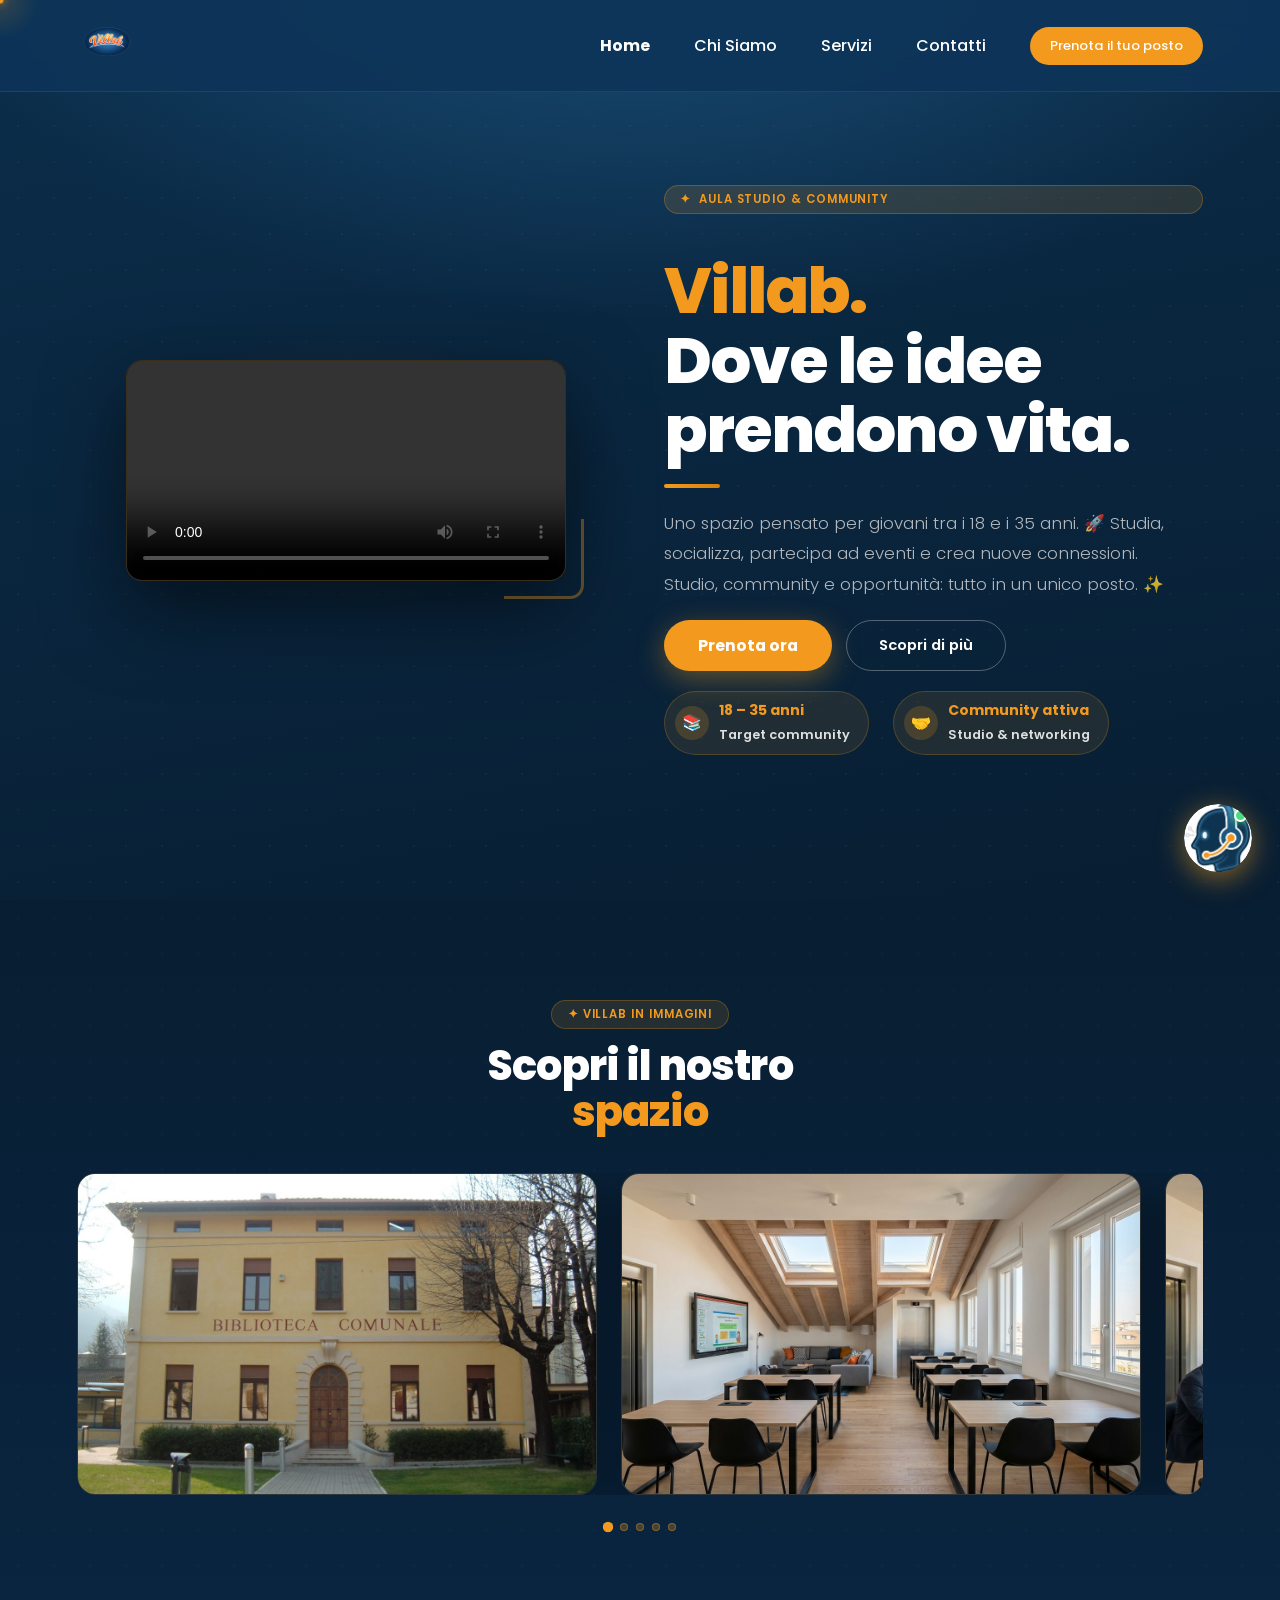
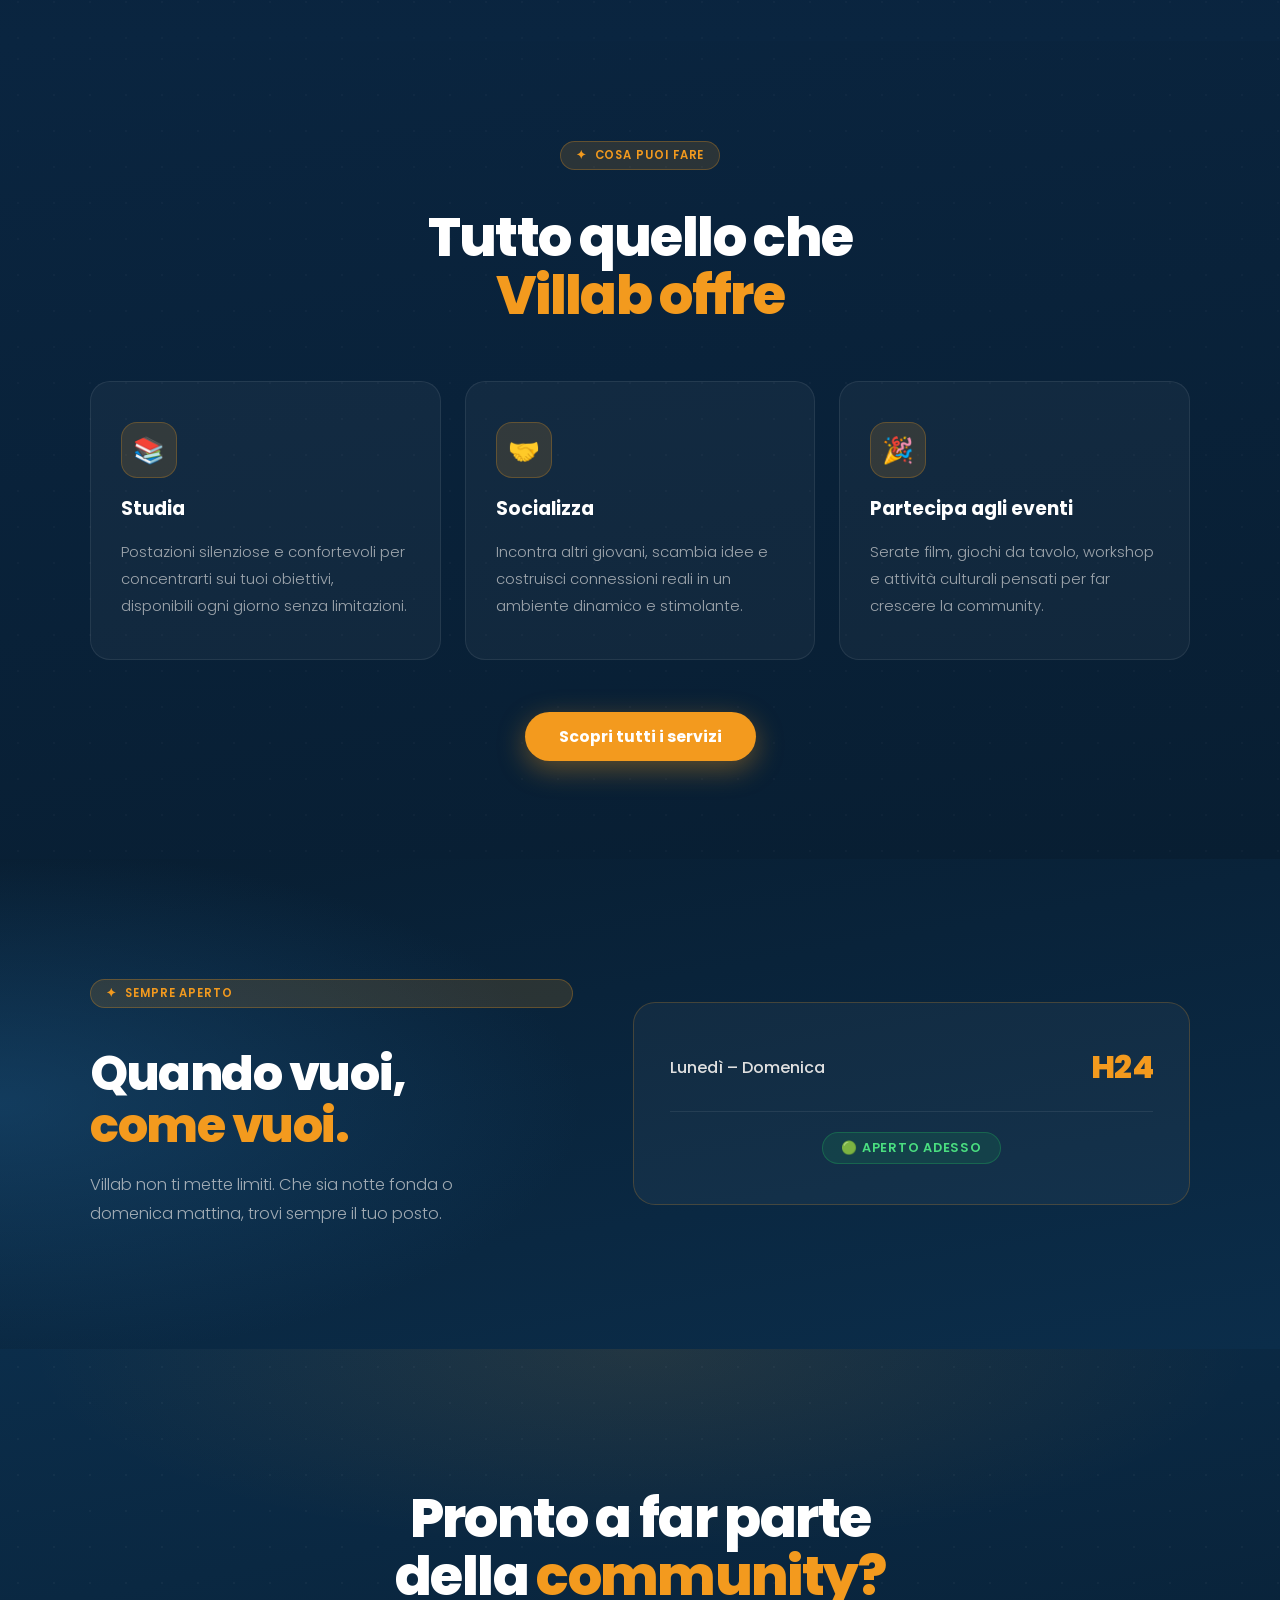
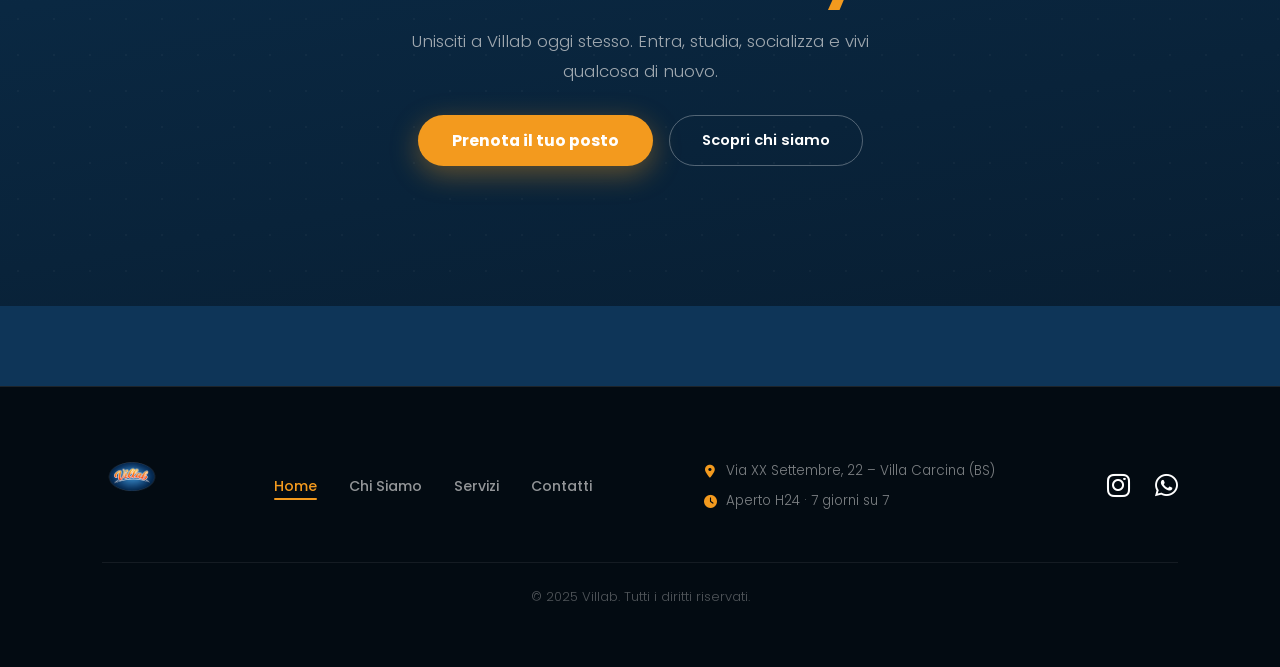
==== index.html @ 3098ec61 "Update index.html" ====
<!DOCTYPE html>
<html lang="it">
<head>
  <meta charset="UTF-8" />
  <meta name="viewport" content="width=device-width, initial-scale=1.0" />
  <title>Villab – Dove le idee prendono vita</title>
  <link rel="preconnect" href="https://fonts.googleapis.com" />
  <link rel="preconnect" href="https://fonts.gstatic.com" crossorigin />
  <link href="https://fonts.googleapis.com/css2?family=Poppins:wght@300;400;500;600;700;800&display=swap" rel="stylesheet" />
  <link rel="icon" type="image/png" href="images/logo.png" />
  <link rel="stylesheet" href="css/styleWeb.css">
  <link rel="stylesheet" href="https://cdnjs.cloudflare.com/ajax/libs/font-awesome/6.5.0/css/all.min.css" />
</head>

<body>
  <!-- Cursore personalizzato -->
  <div class="cursor-ring" id="cursorRing"></div>
  <div class="cursor-dot" id="cursorDot"></div>

  <!-- ========== NAVIGAZIONE ========== -->
  <nav>
    <a href="#">
      <img src="images/logo.png" alt="Villab Logo" class="nav-logo" />
    </a>

    <!-- Hamburger (mobile) -->
    <button class="hamburger" id="hamburger" aria-label="Apri menu">
      <span></span>
      <span></span>
      <span></span>
    </button>

    <!-- Menu desktop + mobile -->
    <div class="nav-menu" id="nav-menu">
      <a href="index.html" class="nav-active">Home</a>
      <a href="chiSiamoWeb.html">Chi Siamo</a>
      <a href="serviziWeb.html">Servizi</a>
      <a href="ContattiWeb.html">Contatti</a>
      <a href="ContattiWeb.html" class="nav-cta">Prenota il tuo posto</a>
    </div>
  </nav>

  <!-- ========== HERO SPLIT 50/50 ========== -->
  <section class="hero-split">
    <!-- Sfondo -->
    <div class="hero-split-bg"></div>
    <div class="hero-split-dots"></div>

    <!-- Colonna SINISTRA – Video Avatar -->
    <div class="hero-col-img">
      <div class="avatar-wrap">
        <video
          src="video/avatar-quasi-definitivo.mp4"
          autoplay
          loop
          playsinline
          controls
          aria-label="Video avatar Villab"
          style="max-height: 420px; width: 100%; object-fit: contain; border-radius: 16px;"
        ></video>
      </div>
    </div>

    <!-- Colonna DESTRA – Testo -->
    <div class="hero-col-text">

      <!-- Badge -->
      <span class="hero-badge">
        <span>✦</span> Aula Studio &amp; Community
      </span>

      <!-- Titolo -->
      <h1><em>Villab.</em><br>Dove le idee<br>prendono vita.</h1>

      <!-- Divider arancione -->
      <div class="divider"></div>

      <!-- Testo descrittivo -->
      <p class="hero-desc">
        Uno spazio pensato per giovani tra i 18 e i 35 anni. 🚀 Studia, socializza, partecipa ad eventi e crea nuove connessioni. Studio, community e opportunità: tutto in un unico posto. ✨
      </p>

      <!-- CTA Buttons -->
      <div class="hero-btns">
        <a href="ContattiWeb.html" class="btn-main">Prenota ora</a>
        <a href="chiSiamoWeb.html" class="btn-ghost">Scopri di più</a>
      </div>

      <!-- Pillole statistiche -->
      <div class="hero-stats">
        <div class="stat-pill">
          <div class="sp-icon">📚</div>
          <div>
            <strong>18 – 35 anni</strong>
            <span>Target community</span>
          </div>
        </div>
        <div class="stat-pill">
          <div class="sp-icon">🤝</div>
          <div>
            <strong>Community attiva</strong>
            <span>Studio &amp; networking</span>
          </div>
        </div>
      </div>

    </div><!-- /hero-col-text -->
  </section>

  <!-- ========== CAROSELLO IMMAGINI ========== -->
  <section class="carousel-section" id="carousel-section">
    <div class="carousel-label">
      <span>✦ Villab in immagini</span>
      <h2>Scopri il nostro<br><em>spazio</em></h2>
    </div>

    <div class="carousel-viewport" id="carouselViewport">
      <div class="carousel-track" id="carouselTrack">
        <!-- Le slide vengono duplicate via JS per lo scroll infinito -->
        <div class="carousel-slide"><img src="images/Home1.jpg" alt="Villab – spazio 1" /></div>
        <div class="carousel-slide"><img src="images/Home2.png" alt="Villab – spazio 2" /></div>
        <div class="carousel-slide"><img src="images/Home3.png" alt="Villab – spazio 3" /></div>
        <div class="carousel-slide"><img src="images/ChiSiamo2.png" alt="Villab – community" /></div>
        <div class="carousel-slide"><img src="images/ChiSiamo3.png" alt="Villab – accesso" /></div>
      </div>
    </div>

    <div class="carousel-dots" id="carouselDots"></div>
  </section>

  <!-- ========== SERVIZI PREVIEW ========== -->
  <section class="services-section" id="servizi">
    <div class="services-bg"></div>
    <div class="services-dots"></div>

    <div class="services-inner">

      <div class="services-header reveal">
        <span class="hero-badge"><span>✦</span> Cosa puoi fare</span>
        <h2>Tutto quello che<br><em>Villab offre</em></h2>
      </div>

      <div class="services-grid">

        <div class="service-card reveal">
          <div class="sc-icon">📚</div>
          <h3>Studia</h3>
          <p>Postazioni silenziose e confortevoli per concentrarti sui tuoi obiettivi, disponibili ogni giorno senza limitazioni.</p>
        </div>

        <div class="service-card reveal">
          <div class="sc-icon">🤝</div>
          <h3>Socializza</h3>
          <p>Incontra altri giovani, scambia idee e costruisci connessioni reali in un ambiente dinamico e stimolante.</p>
        </div>

        <div class="service-card reveal">
          <div class="sc-icon">🎉</div>
          <h3>Partecipa agli eventi</h3>
          <p>Serate film, giochi da tavolo, workshop e attività culturali pensati per far crescere la community.</p>
        </div>

      </div>

      <div class="services-cta reveal">
        <a href="serviziWeb.html" class="btn-main">Scopri tutti i servizi</a>
      </div>

    </div>
  </section>

  <!-- ========== ORARI ========== -->
  <section class="orari-section" id="orari">
    <div class="orari-bg"></div>
    <div class="orari-inner">

      <div class="orari-text reveal">
        <span class="hero-badge"><span>✦</span> Sempre aperto</span>
        <h2>Quando vuoi,<br><em>come vuoi.</em></h2>
        <p>Villab non ti mette limiti. Che sia notte fonda o domenica mattina, trovi sempre il tuo posto.</p>
      </div>

      <div class="orari-card reveal">
        <div class="orari-row">
          <span class="orari-day">Lunedì – Domenica</span>
          <span class="orari-time">H24</span>
        </div>
        <div class="orari-divider"></div>
        <div class="orari-badge-wrap">
          <span class="orari-open-badge">🟢 Aperto adesso</span>
        </div>
      </div>

    </div>
  </section>

  <!-- ========== CTA CENTRALE ========== -->
  <section class="cta-section">
    <div class="cta-bg"></div>
    <div class="cta-dots"></div>
    <div class="cta-inner reveal">
      <h2>Pronto a far parte<br>della <em>community?</em></h2>
      <p>Unisciti a Villab oggi stesso. Entra, studia, socializza e vivi qualcosa di nuovo.</p>
      <div class="cta-btns">
        <a href="ContattiWeb.html" class="btn-main">Prenota il tuo posto</a>
        <a href="chiSiamoWeb.html" class="btn-ghost">Scopri chi siamo</a>
      </div>
    </div>
  </section>

  <!-- ========== FOOTER ========== -->
  <footer>
    <div class="footer-container">
      <a href="index.html">
        <img src="images/logo.png" alt="Villab Logo" class="footer-logo" />
      </a>

      <div class="footer-nav">
        <a href="index.html" class="footer-nav-active">Home</a>
        <a href="chiSiamoWeb.html">Chi Siamo</a>
        <a href="ServiziWeb.html">Servizi</a>
        <a href="ContattiWeb.html">Contatti</a>
      </div>

      <div class="footer-info">
        <div class="footer-info-item">
          <i class="fas fa-map-marker-alt"></i>
          <span>Via XX Settembre, 22 – Villa Carcina (BS)</span>
        </div>
        <div class="footer-info-item">
          <i class="fas fa-clock"></i>
          <span>Aperto H24 · 7 giorni su 7</span>
        </div>
      </div>

      <div class="footer-icons">
        <a href="https://www.instagram.com/villab_villacarcina?utm_source=ig_web_button_share_sheet&igsh=ZDNlZDc0MzIxNw==" target="_blank" rel="noopener" aria-label="Seguici su Instagram">
          <i class="fab fa-instagram"></i>
        </a>
        <a href="https://wa.me/393206966688" target="_blank" rel="noopener" aria-label="Scrivici su WhatsApp">
          <i class="fab fa-whatsapp"></i>
        </a>
      </div>
    </div>

    <div class="footer-bottom">
      <p>© 2025 Villab. Tutti i diritti riservati.</p>
    </div>
  </footer>

  <!-- ========== SCRIPTS ========== -->
  <script>
    /* ---- Hamburger ---- */
    const hamburger = document.getElementById('hamburger');
    const navMenu   = document.getElementById('nav-menu');

    hamburger.addEventListener('click', () => {
      hamburger.classList.toggle('open');
      navMenu.classList.toggle('open');
    });

    navMenu.querySelectorAll('a').forEach(link => {
      link.addEventListener('click', () => {
        hamburger.classList.remove('open');
        navMenu.classList.remove('open');
      });
    });

    /* ---- Carosello automatico (scroll infinito) ---- */
    (function () {
      const track     = document.getElementById('carouselTrack');
      const viewport  = document.getElementById('carouselViewport');
      const dotsWrap  = document.getElementById('carouselDots');

      const origSlides = Array.from(track.children);
      const total      = origSlides.length;
      const GAP        = 24; // px, deve corrispondere al gap CSS

      /* Crea i dot originali */
      origSlides.forEach((_, i) => {
        const d = document.createElement('button');
        d.className = 'carousel-dot' + (i === 0 ? ' active' : '');
        d.setAttribute('aria-label', 'Vai alla slide ' + (i + 1));
        d.addEventListener('click', () => goTo(i));
        dotsWrap.appendChild(d);
      });

      /* Duplica le slide (clone) per loop infinito */
      origSlides.forEach(s => {
        const clone = s.cloneNode(true);
        clone.setAttribute('aria-hidden', 'true');
        track.appendChild(clone);
      });

      let slideW      = 0;
      let currentIdx  = 0;
      let offset      = 0;
      let autoTimer   = null;
      let isTransitioning = false;

      function measureSlide() {
        slideW = origSlides[0].offsetWidth + GAP;
      }

      function updateDots(idx) {
        dotsWrap.querySelectorAll('.carousel-dot').forEach((d, i) => {
          d.classList.toggle('active', i === idx % total);
        });
      }

      function goTo(idx, animate = true) {
        if (isTransitioning) return;
        currentIdx = idx;
        offset     = currentIdx * slideW;

        if (animate) {
          isTransitioning = true;
          track.style.transition = 'transform .55s cubic-bezier(.4,0,.2,1)';
        } else {
          track.style.transition = 'none';
        }

        track.style.transform = `translateX(-${offset}px)`;
        updateDots(currentIdx);
      }

      track.addEventListener('transitionend', () => {
        isTransitioning = false;
        /* Se siamo oltre le slide originali → torna all'inizio senza animazione */
        if (currentIdx >= total) {
          currentIdx = currentIdx % total;
          goTo(currentIdx, false);
        }
      });

      function next() {
        goTo(currentIdx + 1);
      }

      function startAuto() {
        clearInterval(autoTimer);
        autoTimer = setInterval(next, 3200);
      }

      /* Pausa al hover */
      viewport.addEventListener('mouseenter', () => clearInterval(autoTimer));
      viewport.addEventListener('mouseleave', startAuto);

      /* Touch swipe */
      let touchStartX = 0;
      viewport.addEventListener('touchstart', e => { touchStartX = e.touches[0].clientX; }, { passive: true });
      viewport.addEventListener('touchend',   e => {
        const dx = e.changedTouches[0].clientX - touchStartX;
        if (Math.abs(dx) > 40) dx < 0 ? next() : goTo(Math.max(0, currentIdx - 1));
        startAuto();
      });

      /* Init */
      function init() {
        measureSlide();
        goTo(0, false);
        startAuto();
      }

      window.addEventListener('resize', () => { measureSlide(); goTo(currentIdx, false); });
      window.addEventListener('load', init);
    })();
    /* ---- Scroll Reveal ---- */
    (function () {
      const revealEls = document.querySelectorAll('.reveal');
      const observer  = new IntersectionObserver((entries) => {
        entries.forEach(e => {
          if (e.isIntersecting) {
            e.target.classList.add('revealed');
            observer.unobserve(e.target);
          }
        });
      }, { threshold: 0.12 });
      revealEls.forEach(el => observer.observe(el));
    })();
  </script>

  <!-- ========== CHATBOT FLOTTANTE – DECISION TREE ========== -->
  <style>
    /* --- FAB con immagine --- */
    #chat-fab {
      position: fixed;
      bottom: 28px;
      right: 28px;
      width: 68px;
      height: 68px;
      border-radius: 50%;
      background: transparent;
      border: none;
      cursor: pointer;
      display: flex;
      align-items: center;
      justify-content: center;
      box-shadow: 0 6px 28px rgba(243,154,30,0.55);
      z-index: 9999;
      transition: transform 0.22s cubic-bezier(.34,1.56,.64,1), box-shadow 0.2s;
      padding: 0;
      overflow: hidden;
    }
    #chat-fab:hover {
      transform: scale(1.1);
      box-shadow: 0 10px 36px rgba(243,154,30,0.72);
    }
    #chat-fab img.fab-img {
      width: 100%; height: 100%;
      object-fit: cover;
      border-radius: 50%;
      display: block;
      transition: opacity .2s;
    }
    #chat-fab .icon-close {
      display: none;
      position: absolute;
      inset: 0;
      align-items: center;
      justify-content: center;
      background: rgba(11,45,74,0.88);
      border-radius: 50%;
    }
    #chat-fab .icon-close svg { width:24px; height:24px; stroke:#fff; stroke-width:2.5; fill:none; }
    #chat-fab.open img.fab-img { opacity: 0.15; }
    #chat-fab.open .icon-close { display: flex; }

    /* Pallino notifica */
    #chat-fab::after {
      content: '';
      position: absolute;
      top: 5px; right: 5px;
      width: 13px; height: 13px;
      border-radius: 50%;
      background: #4ade80;
      border: 2.5px solid #fff;
      box-shadow: 0 0 8px #4ade80;
      animation: pulse-fab 2s infinite;
      z-index: 1;
    }
    #chat-fab.open::after { display: none; }
    @keyframes pulse-fab { 0%,100%{opacity:1} 50%{opacity:.35} }

    /* --- Popup finestra chat --- */
    #chat-popup {
      position: fixed;
      bottom: 112px;
      right: 28px;
      width: 370px;
      max-height: 620px;
      border-radius: 22px;
      overflow: hidden;
      box-shadow: 0 24px 64px rgba(0,0,0,0.6);
      z-index: 9998;
      display: none;
      flex-direction: column;
      background: #0b2d4a;
      border: 1px solid rgba(243,154,30,0.28);
      font-family: 'Poppins', sans-serif;
    }
    #chat-popup.visible {
      display: flex;
      animation: popIn .3s cubic-bezier(.34,1.56,.64,1) forwards;
    }
    @keyframes popIn {
      from { opacity:0; transform: scale(.88) translateY(22px); }
      to   { opacity:1; transform: scale(1) translateY(0); }
    }

    /* Header */
    .cp-header {
      display: flex;
      align-items: center;
      gap: 11px;
      padding: 13px 16px;
      background: rgba(10,40,68,0.97);
      border-bottom: 1px solid rgba(243,154,30,0.28);
    }
    .cp-avatar {
      width: 38px; height: 38px;
      border-radius: 50%;
      overflow: hidden;
      flex-shrink: 0;
      box-shadow: 0 0 14px rgba(243,154,30,0.45);
      border: 2px solid rgba(243,154,30,0.4);
    }
    .cp-avatar img { width:100%; height:100%; object-fit:cover; display:block; }
    .cp-info { flex: 1; }
    .cp-info .cp-name { font-weight:700; font-size:.88rem; color:#fff; }
    .cp-info .cp-status {
      display:flex; align-items:center; gap:5px;
      font-size:.7rem; color:#4ade80; margin-top:1px;
    }
    .cp-info .cp-status::before {
      content:''; width:6px; height:6px; border-radius:50%;
      background:#4ade80; box-shadow:0 0 6px #4ade80;
      animation: pulse-status 2s infinite;
    }
    @keyframes pulse-status { 0%,100%{opacity:1} 50%{opacity:.35} }
    .cp-reset-btn {
      background: rgba(243,154,30,0.12);
      border: 1px solid rgba(243,154,30,0.28);
      border-radius: 50px;
      color: #f39a1e;
      font-family: 'Poppins', sans-serif;
      font-size: .68rem;
      font-weight: 600;
      padding: 5px 11px;
      cursor: pointer;
      transition: background .18s;
      white-space: nowrap;
    }
    .cp-reset-btn:hover { background: rgba(243,154,30,0.24); }

    /* Messaggi */
    .cp-messages {
      padding: 14px 14px 8px;
      height: 260px;
      overflow-y: auto;
      display: flex;
      flex-direction: column;
      gap: 10px;
      scrollbar-width: thin;
      scrollbar-color: #f39a1e transparent;
    }
    .cp-messages::-webkit-scrollbar { width: 4px; }
    .cp-messages::-webkit-scrollbar-thumb { background: #f39a1e; border-radius: 4px; }

    .cp-msg {
      display: flex;
      gap: 7px;
      max-width: 86%;
      animation: fadeUp .28s ease forwards;
      opacity: 0;
    }
    .cp-msg.bot  { align-self: flex-start; }
    .cp-msg.user { align-self: flex-end; flex-direction: row-reverse; }
    @keyframes fadeUp { from{opacity:0;transform:translateY(8px)}to{opacity:1;transform:translateY(0)} }

    .cp-msg-avatar {
      width: 26px; height: 26px;
      border-radius: 50%; overflow: hidden; flex-shrink: 0;
      margin-top: 4px;
      border: 1.5px solid rgba(243,154,30,0.35);
    }
    .cp-msg-avatar img { width:100%; height:100%; object-fit:cover; display:block; }
    .cp-msg.user .cp-msg-avatar {
      background: rgba(30,90,137,0.55);
      display:flex; align-items:center; justify-content:center;
      font-size:.75rem; border-color: rgba(255,255,255,0.15);
    }

    .cp-msg-body { display:flex; flex-direction:column; }
    .cp-bubble {
      padding: 9px 13px;
      border-radius: 16px;
      font-size: 0.8rem;
      line-height: 1.58;
      word-break: break-word;
    }
    .cp-msg.bot  .cp-bubble {
      background: rgba(30,90,137,0.32);
      border: 1px solid rgba(243,154,30,0.18);
      border-top-left-radius: 4px;
      color: #dde6ee;
    }
    .cp-msg.bot  .cp-bubble strong { color: #f39a1e; }
    .cp-msg.user .cp-bubble {
      background: linear-gradient(135deg,#f39a1e,#c97a10);
      border-top-right-radius: 4px;
      color: #0b2d4a;
      font-weight: 600;
    }
    .cp-meta { font-size:.62rem; color:rgba(200,220,240,.38); margin-top:3px; padding:0 2px; }
    .cp-msg.user .cp-meta { text-align:right; }

    /* Typing */
    .cp-typing-wrap { display:flex; gap:7px; align-self:flex-start; animation: fadeUp .28s ease forwards; opacity:0; }
    .cp-typing-bubble {
      background: rgba(30,90,137,0.32);
      border: 1px solid rgba(243,154,30,0.18);
      border-radius:16px; border-top-left-radius:4px;
      padding:11px 14px; display:flex; gap:5px; align-items:center;
    }
    .cp-dot { width:7px;height:7px;border-radius:50%;background:#f39a1e;animation:bncDot 1.2s infinite; }
    .cp-dot:nth-child(2){animation-delay:.18s}.cp-dot:nth-child(3){animation-delay:.36s}
    @keyframes bncDot{0%,60%,100%{transform:translateY(0)}30%{transform:translateY(-7px)}}

    /* Pulsanti opzioni */
    .cp-options {
      padding: 8px 12px 14px;
      background: rgba(10,40,68,0.35);
      border-top: 1px solid rgba(243,154,30,0.1);
      display: flex;
      flex-direction: column;
      gap: 7px;
    }
    .cp-opt-label {
      font-size:.6rem; text-transform:uppercase; letter-spacing:.1em;
      color:rgba(200,220,240,.38); margin-bottom:1px;
    }
    .cp-opt-btn {
      background: rgba(30,90,137,0.28);
      border: 1px solid rgba(243,154,30,0.2);
      border-radius: 11px;
      padding: 9px 13px;
      font-family: 'Poppins', sans-serif;
      font-size: .78rem;
      font-weight: 500;
      color: #cde0f0;
      text-align: left;
      cursor: pointer;
      transition: background .18s, border-color .18s, transform .12s;
      display:flex; align-items:center; gap:7px;
      animation: optSlide .22s ease both;
    }
    .cp-opt-btn:hover { background:rgba(243,154,30,.18); border-color:#f39a1e; transform:translateX(3px); }
    .cp-opt-btn:nth-child(2){animation-delay:.05s}
    .cp-opt-btn:nth-child(3){animation-delay:.1s}
    @keyframes optSlide{from{opacity:0;transform:translateX(-7px)}to{opacity:1;transform:translateX(0)}}

    /* Responsive */
    @media(max-width:480px){
      #chat-popup { width:calc(100vw - 22px); right:11px; bottom:96px; }
      #chat-fab   { bottom:16px; right:14px; width:60px; height:60px; }
      .cp-messages { height:210px; }
    }
  </style>

  <!-- FAB Button -->
  <button id="chat-fab" aria-label="Apri chatbot Villab">
    <img class="fab-img" src="images/IconaChatbot.png" alt="Chatbot Villab" />
    <span class="icon-close">
      <svg viewBox="0 0 24 24"><path d="M18 6L6 18M6 6l12 12" stroke-linecap="round"/></svg>
    </span>
  </button>

  <!-- Popup Chat -->
  <div id="chat-popup" role="dialog" aria-label="Chatbot Villab">

    <div class="cp-header">
      <div class="cp-avatar">
        <img src="images/IconaChatbot.png" alt="Villab Bot" />
      </div>
      <div class="cp-info">
        <div class="cp-name">Assistente Villab</div>
        <div class="cp-status">Online ora</div>
      </div>
      <button class="cp-reset-btn" id="cpReset">🔙 Ricomincia</button>
    </div>

    <div class="cp-messages" id="cpMessages"></div>

    <div class="cp-options" id="cpOptions">
      <div class="cp-opt-label">Scegli un'opzione</div>
    </div>

  </div>

  <script>
  (function(){
    /* ── DECISION TREE ── */
    const tree = {
      home: {
        bot: "👋 Ciao! Sono l'assistente di <strong>Villab</strong>.\nCosa vuoi sapere?",
        opts: [
          { label:"🏛️ Cos'è Villab",       next:"cosèvillab"   },
          { label:"ℹ️ Info pratiche",        next:"infopratiche" },
          { label:"🎯 Servizi e attività",   next:"servizi"      }
        ]
      },
      cosèvillab: {
        bot: "🏛️ <strong>Villab</strong> è un'aula studio e centro giovani per ragazzi tra <strong>18 e 35 anni</strong>: uno spazio dove studiare, lavorare e stare insieme. Vuoi approfondire?",
        opts: [
          { label:"🕐 Orari di apertura",   next:"orari"      },
          { label:"💡 Servizi disponibili", next:"servdetail"  },
          { label:"🎉 Attività e socialità",next:"socialita"   }
        ]
      },
      infopratiche: {
        bot: "ℹ️ Che tipo di informazione ti serve?",
        opts: [
          { label:"🕐 Orari di apertura",   next:"orari"   },
          { label:"🔑 Come accedere",       next:"accesso" },
          { label:"💸 Costi",               next:"costi"   }
        ]
      },
      servizi: {
        bot: "🎯 Cosa ti interessa sapere?",
        opts: [
          { label:"💡 Servizi (Wi-Fi, prese…)", next:"servdetail"   },
          { label:"📋 Sale riunioni",            next:"saleriunioni" },
          { label:"🎉 Eventi e socialità",       next:"socialita"    }
        ]
      },
      orari: {
        bot: "🕐 Villab è aperto <strong>tutti i giorni</strong> dalle <strong>7:00 alle 24:00</strong>. Sempre a disposizione! 🌙",
        opts: [
          { label:"🔑 Come accedere",  next:"accesso" },
          { label:"📍 Dove siamo",     next:"dove"    },
          { label:"🔙 Torna al menu",  next:"home"    }
        ]
      },
      accesso: {
        bot: "🔑 Puoi accedere con il tuo <strong>badge digitale</strong> (richiedi online), tramite la <strong>scala esterna</strong> o l'<strong>ascensore</strong>. 🚪",
        opts: [
          { label:"💸 Costi",           next:"costi"        },
          { label:"📅 Prenotazione",    next:"prenotazione" },
          { label:"🔙 Torna al menu",   next:"home"         }
        ]
      },
      costi: {
        bot: "💸 L'accesso è <strong>gratuito</strong> o <strong>agevolato</strong> per chi è tesserato. Studiare non ha prezzo! 🎓",
        opts: [
          { label:"📅 Prenotazione",    next:"prenotazione" },
          { label:"💡 Servizi",         next:"servdetail"   },
          { label:"🔙 Torna al menu",   next:"home"         }
        ]
      },
      servdetail: {
        bot: "💡 Villab offre:<br>• <strong>Wi-Fi</strong> veloce<br>• <strong>Prese elettriche</strong> ovunque<br>• <strong>Sale riunioni</strong><br>• <strong>Bacheca</strong> annunci e iniziative ⚡",
        opts: [
          { label:"📋 Sale riunioni",   next:"saleriunioni" },
          { label:"📅 Prenotazione",    next:"prenotazione" },
          { label:"🔙 Torna al menu",   next:"home"         }
        ]
      },
      saleriunioni: {
        bot: "📋 Le <strong>sale riunioni</strong> sono prenotabili su richiesta, perfette per team, gruppi studio e meeting. 🤝",
        opts: [
          { label:"📅 Come prenotare",  next:"prenotazione" },
          { label:"💬 Contatti",        next:"contatti"     },
          { label:"🔙 Torna al menu",   next:"home"         }
        ]
      },
      socialita: {
        bot: "🎉 A Villab organizziamo <strong>serate</strong>, <strong>giochi</strong> e <strong>workshop</strong> per conoscere nuove persone. 🎲",
        opts: [
          { label:"💬 Contatti",        next:"contatti" },
          { label:"📍 Dove siamo",      next:"dove"     },
          { label:"🔙 Torna al menu",   next:"home"     }
        ]
      },
      prenotazione: {
        bot: "📅 I posti sono solitamente liberi, ma puoi fare una <strong>prenotazione online</strong> per essere sicuro del tuo spazio. 🖥️",
        opts: [
          { label:"💬 Contatti",        next:"contatti" },
          { label:"📍 Dove siamo",      next:"dove"     },
          { label:"🔙 Torna al menu",   next:"home"     }
        ]
      },
      dove: {
        bot: "📍 Ci trovi nella <strong>mansarda della Biblioteca</strong> di <strong>Villa Carcina</strong> – Via XX Settembre, 22 (BS). 🗺️",
        opts: [
          { label:"💬 Contatti",        next:"contatti" },
          { label:"🕐 Orari",           next:"orari"    },
          { label:"🔙 Torna al menu",   next:"home"     }
        ]
      },
      contatti: {
        bot: "💬 Puoi contattarci qui:<br>📱 <strong>WhatsApp</strong>: <a href='https://wa.me/393206966688' style='color:#f39a1e'>+39 320 696 6688</a><br>📸 <strong>Instagram</strong>: <a href='https://instagram.com/villab_villacarcina' target='_blank' style='color:#f39a1e'>@villab_villacarcina</a>",
        opts: [
          { label:"📍 Dove siamo",      next:"dove"  },
          { label:"🕐 Orari",           next:"orari" },
          { label:"🔙 Torna al menu",   next:"home"  }
        ]
      }
    };

    const fab     = document.getElementById('chat-fab');
    const popup   = document.getElementById('chat-popup');
    const messEl  = document.getElementById('cpMessages');
    const optsEl  = document.getElementById('cpOptions');
    const resetBtn= document.getElementById('cpReset');
    let opened    = false;

    function getTime(){
      return new Date().toLocaleTimeString('it-IT',{hour:'2-digit',minute:'2-digit'});
    }

    function addMsg(html, role){
      const wrap = document.createElement('div');
      wrap.className = `cp-msg ${role}`;

      const av = document.createElement('div');
      av.className = 'cp-msg-avatar';
      if(role === 'bot'){
        av.innerHTML = '<img src="images/IconaChatbot.png" alt="bot">';
      } else {
        av.textContent = '👤';
      }

      const body = document.createElement('div');
      body.className = 'cp-msg-body';
      body.innerHTML = `<div class="cp-bubble">${html.replace(/\n/g,'<br>')}</div><div class="cp-meta">${role==='bot'?'Villab · ':''}${getTime()}</div>`;

      wrap.appendChild(av);
      wrap.appendChild(body);
      messEl.appendChild(wrap);
      messEl.scrollTop = messEl.scrollHeight;
    }

    function showTyping(){
      const wrap = document.createElement('div');
      wrap.className = 'cp-typing-wrap'; wrap.id = 'cpTyping';
      wrap.innerHTML = `<div class="cp-msg-avatar"><img src="images/IconaChatbot.png" alt="bot"></div><div class="cp-typing-bubble"><span class="cp-dot"></span><span class="cp-dot"></span><span class="cp-dot"></span></div>`;
      messEl.appendChild(wrap);
      messEl.scrollTop = messEl.scrollHeight;
    }
    function hideTyping(){ const t=document.getElementById('cpTyping'); if(t)t.remove(); }

    function renderOpts(nodeId){
      const node = tree[nodeId];
      optsEl.innerHTML = '<div class="cp-opt-label">Scegli un\'opzione</div>';
      node.opts.forEach((o,i)=>{
        const btn = document.createElement('button');
        btn.className = 'cp-opt-btn';
        btn.textContent = o.label;
        btn.style.animationDelay = (i*.06)+'s';
        btn.addEventListener('click', ()=> handleChoice(o.label, o.next));
        optsEl.appendChild(btn);
      });
    }

    function goTo(nodeId, delay){
      delay = delay || 650;
      optsEl.innerHTML = '';
      showTyping();
      setTimeout(()=>{
        hideTyping();
        addMsg(tree[nodeId].bot, 'bot');
        renderOpts(nodeId);
      }, delay);
    }

    function handleChoice(label, nextId){
      addMsg(label, 'user');
      goTo(nextId);
    }

    function initChat(){
      messEl.innerHTML = '';
      goTo('home', 400);
    }

    /* Toggle apri/chiudi */
    fab.addEventListener('click', ()=>{
      const isOpen = popup.classList.contains('visible');
      if(isOpen){
        popup.classList.remove('visible');
        fab.classList.remove('open');
      } else {
        popup.classList.add('visible');
        fab.classList.add('open');
        if(!opened){ opened = true; initChat(); }
      }
    });

    resetBtn.addEventListener('click', initChat);
  })();
  </script>

  <script>
    /* ---- Cursore Spotlight ---- */
    (function () {
      const ring = document.getElementById('cursorRing');
      const dot  = document.getElementById('cursorDot');
      if (!ring || !dot) return;
      let mouseX = 0, mouseY = 0;
      let ringX  = 0, ringY  = 0;
      /* Il punto segue istantaneamente, l'alone segue con inerzia */
      document.addEventListener('mousemove', function(e) {
        mouseX = e.clientX;
        mouseY = e.clientY;
        dot.style.left = mouseX + 'px';
        dot.style.top  = mouseY + 'px';
      });
      /* Velocità bassa (0.07) = alone molto morbido e cinematografico */
      function animateRing() {
        ringX += (mouseX - ringX) * 0.07;
        ringY += (mouseY - ringY) * 0.07;
        ring.style.left = ringX + 'px';
        ring.style.top  = ringY + 'px';
        requestAnimationFrame(animateRing);
      }
      animateRing();
      /* Hover su elementi interattivi */
      var hoverEls = document.querySelectorAll('a, button, .btn-main, .btn-ghost, .service-card, .stat-pill, .ct-faq-btn, .sv-item-card, .cs-card, .orari-card, .ct-channel-card');
      hoverEls.forEach(function(el) {
        el.addEventListener('mouseenter', function() {
          ring.classList.add('is-hovering');
          dot.classList.add('is-hovering');
        });
        el.addEventListener('mouseleave', function() {
          ring.classList.remove('is-hovering');
          dot.classList.remove('is-hovering');
        });
      });
    })();
  </script>
</body>
</html>
---- css/styleWeb.css ----
/* ================================================================== */
/* VILLAB – CSS COMPLETO                                              */
/* Contiene: style_ai2.css (base) + stili Hero Split Home Page        */
/* ================================================================== */


/* ================================================================== */
/* 1. VARIABILI & RESET                                               */
/* ================================================================== */

:root {
  --primary-blue:       #0E3558;
  --light-blue:         #1E5A89;
  --villab-orange:      #F39A1E;
  --villab-orange-dark: #D97F0D;
  --white:              #ffffff;
  --text-gray:          #e0e0e0;
}

*, *::before, *::after {
  box-sizing: border-box;
  margin: 0;
  padding: 0;
}

a,
a:link,
a:visited,
a:hover,
a:active,
a:focus {
  color: inherit;
  text-decoration: none;
}

html {
  scroll-behavior: smooth;
}

body {
  font-family: "Poppins", sans-serif;
  background: var(--primary-blue);
  color: var(--white);
  overflow-x: hidden;
}


/* ================================================================== */
/* 2. NAVIGAZIONE                                                      */
/* ================================================================== */

nav {
  position: fixed;
  top: 0;
  left: 0;
  right: 0;
  z-index: 100;
  display: flex;
  align-items: center;
  justify-content: space-between;
  padding: 12px 6%;
  background: rgba(14, 53, 88, 0.92);
  backdrop-filter: blur(16px);
  border-bottom: 1px solid rgba(243, 154, 30, 0.12);
}

.nav-logo {
  height: 60px;
  object-fit: contain;
}

/* Menu (desktop) */
.nav-menu {
  display: flex;
  gap: 44px;
  align-items: center;
}

.nav-menu a,
.nav-menu a:link,
.nav-menu a:visited,
.nav-menu a:hover,
.nav-menu a:active,
.nav-menu a:focus {
  text-decoration: none !important;
  color: #ffffff !important;
  font-weight: 500;
}

.nav-cta {
  background: var(--villab-orange);
  color: var(--primary-blue);
  font-family: "Poppins", sans-serif;
  font-weight: 700;
  font-size: .82rem;
  padding: 9px 20px;
  border-radius: 50px;
  text-decoration: none;
  transition: background .2s, transform .2s;
}

.nav-cta:hover {
  background: var(--villab-orange-dark);
  transform: translateY(-1px);
}

/* Hamburger button (nascosto su desktop) */
.hamburger {
  display: none;
  background: none;
  border: none;
  cursor: pointer;
  flex-direction: column;
  gap: 5px;
  padding: 0;
}

.hamburger span {
  width: 26px;
  height: 3px;
  background: white;
  border-radius: 2px;
  transition: transform 0.3s, opacity 0.3s;
}


/* ================================================================== */
/* 3. HERO – VERSIONE ORIGINALE (centrata, usata in altre pagine)     */
/* ================================================================== */

.hero {
  min-height: 100vh;
  display: flex;
  flex-direction: column;
  align-items: center;
  justify-content: center;
  text-align: center;
  padding: 100px 6% 60px;
  position: relative;
  overflow: hidden;
}

.hero-bg {
  position: absolute;
  inset: 0;
  background:
    radial-gradient(ellipse 90% 70% at 50% -10%, rgba(30, 90, 137, 0.8) 0%, transparent 65%),
    linear-gradient(170deg, #0b2d4a 0%, #081e32 100%);
  z-index: 0;
}

.hero-dots {
  position: absolute;
  inset: 0;
  background-image: radial-gradient(rgba(255, 255, 255, 0.03) 1px, transparent 1px);
  background-size: 36px 36px;
  z-index: 0;
}

.hero-content {
  position: relative;
  z-index: 2;
  max-width: 820px;
  width: 100%;
}

.logo-hero {
  width: 150px;
  height: 150px;
  object-fit: contain;
  margin-bottom: 28px;
  filter: drop-shadow(0 6px 24px rgba(243, 154, 30, 0.5));
  animation: logoPop .7s cubic-bezier(.34, 1.56, .64, 1) both;
}

@keyframes logoPop {
  from { opacity: 0; transform: scale(0.7) translateY(16px); }
  to   { opacity: 1; transform: scale(1) translateY(0); }
}

.hero-badge {
  display: inline-flex;
  align-items: center;
  gap: 8px;
  background: rgba(243, 154, 30, 0.14);
  border: 1px solid rgba(243, 154, 30, 0.28);
  color: var(--villab-orange);
  font-size: .72rem;
  font-weight: 600;
  padding: 5px 15px;
  border-radius: 50px;
  margin-bottom: 22px;
  letter-spacing: .08em;
  text-transform: uppercase;
  animation: fadeUp .6s ease .15s both;
}

.hero h1 {
  font-family: "Poppins", sans-serif;
  font-size: clamp(2.2rem, 5.5vw, 4rem);
  font-weight: 800;
  line-height: 1.1;
  margin-bottom: 18px;
  animation: fadeUp .6s ease .25s both;
  letter-spacing: -.02em;
}

.hero h1 em {
  font-style: normal;
  color: var(--villab-orange);
}

.hero-sub {
  font-size: clamp(.92rem, 1.8vw, 1.15rem);
  color: var(--text-gray);
  margin-bottom: 12px;
  font-weight: 300;
  animation: fadeUp .6s ease .35s both;
}

.hero-desc {
  font-size: .95rem;
  color: rgba(224, 224, 224, 0.68);
  max-width: 500px;
  margin: 0 auto 32px;
  line-height: 1.78;
  animation: fadeUp .6s ease .45s both;
}

.hero-btns {
  display: flex;
  gap: 14px;
  justify-content: center;
  flex-wrap: wrap;
  margin-bottom: 40px;
  animation: fadeUp .6s ease .55s both;
}

.hero-img-wrap {
  position: relative;
  z-index: 2;
  width: 100%;
  max-width: 420px;
  margin: 40px auto 0;
  animation: fadeUp .6s ease .65s both;
}

.hero-img-wrap img {
  width: 70%;
  max-width: 480px;
  display: block;
  margin: 0 auto;
  border-radius: 18px;
  box-shadow: 0 24px 70px rgba(0, 0, 0, 0.55);
  border: 1px solid rgba(243, 154, 30, 0.18);
}

.hero-img-glow {
  position: absolute;
  inset: -24px;
  background: radial-gradient(ellipse at center, rgba(243, 154, 30, 0.15) 0%, transparent 70%);
  border-radius: 30px;
  z-index: -1;
}


/* ================================================================== */
/* 4. HERO SPLIT 50/50 – HOME PAGE                                    */
/* ================================================================== */

.hero-split {
  min-height: 100vh;
  display: flex;
  align-items: center;
  padding: 100px 6% 60px;
  position: relative;
  overflow: hidden;
  gap: 48px;
}

/* Sfondo */
.hero-split-bg {
  position: absolute;
  inset: 0;
  background:
    radial-gradient(ellipse 90% 70% at 50% -10%, rgba(30, 90, 137, 0.8) 0%, transparent 65%),
    linear-gradient(170deg, #0b2d4a 0%, #081e32 100%);
  z-index: 0;
}

.hero-split-dots {
  position: absolute;
  inset: 0;
  background-image: radial-gradient(rgba(255, 255, 255, 0.03) 1px, transparent 1px);
  background-size: 36px 36px;
  z-index: 0;
}

/* ---- Colonna immagine (sinistra) ---- */
.hero-col-img {
  position: relative;
  z-index: 2;
  flex: 1 1 0;
  display: flex;
  align-items: center;
  justify-content: center;
  animation: fadeUp .7s ease .2s both;
}

.hero-col-img-inner {
  position: relative;
  width: 100%;
  max-width: 440px;
}

.hero-col-img-inner img {
  width: 100%;
  border-radius: 22px;
  box-shadow: 0 28px 80px rgba(0, 0, 0, 0.55);
  border: 1px solid rgba(243, 154, 30, 0.2);
  display: block;
}

/* Alone arancione dietro l'immagine */
.hero-col-img-inner::before {
  content: "";
  position: absolute;
  inset: -30px;
  background: radial-gradient(ellipse at center, rgba(243, 154, 30, 0.13) 0%, transparent 70%);
  border-radius: 40px;
  z-index: -1;
}

/* Decorazione geometrica angolo */
.hero-col-img-inner::after {
  content: "";
  position: absolute;
  bottom: -18px;
  right: -18px;
  width: 80px;
  height: 80px;
  border-right: 3px solid rgba(243, 154, 30, 0.35);
  border-bottom: 3px solid rgba(243, 154, 30, 0.35);
  border-radius: 0 0 14px 0;
}

/* ---- Colonna testo (destra) ---- */
.hero-col-text {
  position: relative;
  z-index: 2;
  flex: 1 1 0;
  display: flex;
  flex-direction: column;
  justify-content: center;
  gap: 20px;
}

.hero-col-text .hero-badge {
  animation: fadeUp .6s ease .3s both;
}

.hero-col-text h1 {
  font-family: "Poppins", sans-serif;
  font-size: clamp(2.8rem, 5vw, 4.2rem);
  font-weight: 800;
  line-height: 1.08;
  letter-spacing: -.03em;
  margin: 0;
  animation: fadeUp .6s ease .4s both;
}

.hero-col-text h1 em {
  font-style: normal;
  color: var(--villab-orange);
}

.hero-col-text .divider {
  width: 56px;
  height: 4px;
  background: linear-gradient(90deg, var(--villab-orange), var(--villab-orange-dark));
  border-radius: 4px;
  animation: fadeUp .6s ease .5s both;
}

.hero-col-text .hero-desc {
  font-size: clamp(.92rem, 1.5vw, 1.05rem);
  color: rgba(224, 224, 224, 0.78);
  line-height: 1.82;
  font-weight: 300;
  max-width: 520px;
  margin: 0;
  animation: fadeUp .6s ease .55s both;
}

.hero-col-text .hero-btns {
  justify-content: flex-start;
  margin: 0;
  animation: fadeUp .6s ease .65s both;
}

/* ---- Pill statistiche ---- */
.hero-stats {
  display: flex;
  gap: 24px;
  flex-wrap: wrap;
  animation: fadeUp .6s ease .75s both;
}

.stat-pill {
  display: flex;
  align-items: center;
  gap: 10px;
  background: rgba(243, 154, 30, 0.1);
  border: 1px solid rgba(243, 154, 30, 0.22);
  border-radius: 50px;
  padding: 8px 18px 8px 10px;
}

.stat-pill .sp-icon {
  width: 34px;
  height: 34px;
  background: rgba(243, 154, 30, 0.18);
  border-radius: 50%;
  display: flex;
  align-items: center;
  justify-content: center;
  font-size: 1rem;
}

.stat-pill span {
  font-size: .8rem;
  font-weight: 600;
  color: var(--text-gray);
}

.stat-pill strong {
  display: block;
  font-size: .88rem;
  color: var(--villab-orange);
  font-weight: 700;
}


/* ================================================================== */
/* 5. BUTTONS                                                          */
/* ================================================================== */

.btn-main {
  background: var(--villab-orange);
  color: var(--primary-blue);
  font-family: "Poppins", sans-serif;
  font-weight: 700;
  font-size: .98rem;
  padding: 14px 34px;
  border-radius: 50px;
  text-decoration: none;
  transition: background .2s, transform .2s, box-shadow .2s;
  box-shadow: 0 8px 28px rgba(243, 154, 30, 0.38);
}

.btn-main:hover {
  background: var(--villab-orange-dark);
  transform: translateY(-2px);
  box-shadow: 0 14px 40px rgba(243, 154, 30, 0.5);
}

.btn-ghost {
  background: transparent;
  color: var(--white);
  font-family: "Poppins", sans-serif;
  font-weight: 600;
  font-size: .92rem;
  padding: 14px 32px;
  border-radius: 50px;
  border: 1.5px solid rgba(255, 255, 255, 0.30);
  text-decoration: none;
  transition: background .25s, border-color .25s, color .25s, transform .2s, box-shadow .25s;
}

.btn-ghost:hover {
  background: rgba(243, 154, 30, 0.12);
  border-color: var(--villab-orange);
  color: var(--villab-orange);
  transform: translateY(-2px);
  box-shadow: 0 8px 24px rgba(243, 154, 30, 0.18);
}

.btn-email {
  display: inline-flex;
  align-items: center;
  gap: 11px;
  background: var(--villab-orange);
  color: var(--primary-blue);
  font-family: "Poppins", sans-serif;
  font-weight: 700;
  font-size: 1rem;
  padding: 16px 36px;
  border-radius: 50px;
  text-decoration: none;
  box-shadow: 0 8px 30px rgba(243, 154, 30, 0.35);
  transition: background .2s, transform .2s, box-shadow .2s;
}

.btn-email:hover {
  background: var(--villab-orange-dark);
  transform: translateY(-2px);
  box-shadow: 0 14px 42px rgba(243, 154, 30, 0.5);
}


/* ================================================================== */
/* 6. TIPOGRAFIA SEZIONI                                               */
/* ================================================================== */

.s-label {
  display: inline-block;
  font-family: "Poppins", sans-serif;
  font-size: .7rem;
  letter-spacing: .18em;
  font-weight: 600;
  color: var(--villab-orange);
  text-transform: uppercase;
  margin-bottom: 14px;
}

.s-title {
  font-family: "Poppins", sans-serif;
  font-size: clamp(1.85rem, 3.8vw, 2.9rem);
  font-weight: 800;
  line-height: 1.18;
  margin-bottom: 20px;
  letter-spacing: -.01em;
}

.s-title em {
  font-style: normal;
  color: var(--villab-orange);
}


/* ================================================================== */
/* 7. SEZIONE PROBLEMA                                                 */
/* ================================================================== */

.problema {
  background: linear-gradient(180deg, #081e32 0%, #0a2540 100%);
  padding: 50px 6% 60px;
  text-align: center;
}

.prob-intro {
  font-size: 1.05rem;
  color: var(--text-gray);
  max-width: 580px;
  margin: 0 auto 52px;
  line-height: 1.85;
  font-weight: 300;
}

.prob-grid {
  display: grid;
  grid-template-columns: repeat(auto-fit, minmax(210px, 1fr));
  gap: 18px;
  max-width: 980px;
  margin: 0 auto;
}

.prob-card {
  background: rgba(30, 90, 137, 0.13);
  border: 1px solid rgba(255, 255, 255, 0.06);
  border-radius: 18px;
  padding: 28px 22px;
  text-align: left;
  transition: transform .25s, border-color .25s, background .25s;
}

.prob-card:hover {
  transform: translateY(-5px);
  border-color: rgba(243, 154, 30, 0.28);
  background: rgba(30, 90, 137, 0.22);
}

.prob-card .ic {
  font-size: 1.9rem;
  margin-bottom: 14px;
}

.prob-card h3 {
  font-family: "Poppins", sans-serif;
  font-size: .94rem;
  font-weight: 700;
  margin-bottom: 8px;
}

.prob-card p {
  font-size: .86rem;
  color: rgba(224, 224, 224, 0.65);
  line-height: 1.68;
  font-weight: 300;
}


/* ================================================================== */
/* 8. SEZIONE SOLUZIONE                                                */
/* ================================================================== */

.soluzione {
  background: var(--primary-blue);
  padding: 70px 6%;
  text-align: center;
}

.sol-intro {
  font-size: 1.02rem;
  color: var(--text-gray);
  max-width: 540px;
  margin: 0 auto;
  line-height: 1.82;
  font-weight: 300;
}

.sol-grid {
  display: grid;
  grid-template-columns: repeat(auto-fit, minmax(230px, 1fr));
  gap: 22px;
  max-width: 980px;
  margin: 52px auto 0;
}

.sol-card {
  background: linear-gradient(140deg, rgba(30, 90, 137, 0.28), rgba(14, 53, 88, 0.45));
  border: 1px solid rgba(243, 154, 30, 0.15);
  border-radius: 22px;
  padding: 36px 26px;
  transition: transform .25s, box-shadow .25s;
  position: relative;
  overflow: hidden;
  text-align: left;
}

.sol-card::after {
  content: "";
  position: absolute;
  top: 0;
  left: 0;
  right: 0;
  height: 3px;
  background: linear-gradient(90deg, var(--villab-orange), var(--villab-orange-dark));
  transform: scaleX(0);
  transform-origin: left;
  transition: transform .3s;
}

.sol-card:hover {
  transform: translateY(-7px);
  box-shadow: 0 24px 56px rgba(0, 0, 0, 0.32);
}

.sol-card:hover::after {
  transform: scaleX(1);
}

.sol-ic {
  font-size: 2.2rem;
  margin-bottom: 14px;
  display: block;
}

.sol-card h3 {
  font-family: "Poppins", sans-serif;
  font-size: 1rem;
  font-weight: 700;
  margin-bottom: 10px;
}

.sol-card p {
  font-size: .86rem;
  color: rgba(224, 224, 224, 0.7);
  line-height: 1.7;
  font-weight: 300;
}


/* ================================================================== */
/* 9. FAQ                                                              */
/* ================================================================== */

.faq {
  background: linear-gradient(180deg, #0a2540, #081e32);
  padding: 70px 6%;
}

.faq-wrap {
  max-width: 700px;
  margin: 0 auto;
}

.faq-hd {
  text-align: center;
  margin-bottom: 50px;
}

.faq-list {
  display: flex;
  flex-direction: column;
  gap: 14px;
}

.faq-item {
  background: rgba(30, 90, 137, 0.16);
  border: 1px solid rgba(255, 255, 255, 0.06);
  border-radius: 16px;
  overflow: hidden;
  transition: border-color .2s;
}

.faq-item:hover {
  border-color: rgba(243, 154, 30, 0.26);
}

.faq-btn {
  width: 100%;
  background: none;
  border: none;
  color: var(--white);
  cursor: pointer;
  padding: 20px 22px;
  text-align: left;
  display: flex;
  align-items: center;
  justify-content: space-between;
  gap: 14px;
  font-family: "Poppins", sans-serif;
  font-size: .94rem;
  font-weight: 700;
  transition: color .2s;
}

.faq-btn:hover {
  color: var(--villab-orange);
}

.faq-icon {
  width: 26px;
  height: 26px;
  flex-shrink: 0;
  background: rgba(243, 154, 30, 0.14);
  border-radius: 50%;
  display: flex;
  align-items: center;
  justify-content: center;
  color: var(--villab-orange);
  font-size: 1rem;
  transition: transform .3s, background .2s;
}

.faq-item.open .faq-icon {
  transform: rotate(45deg);
  background: rgba(243, 154, 30, 0.28);
}

.faq-ans {
  max-height: 0;
  overflow: hidden;
  transition: max-height .35s ease, padding .3s;
  padding: 0 22px;
  font-size: .9rem;
  color: rgba(224, 224, 224, 0.75);
  line-height: 1.75;
  font-weight: 300;
}

.faq-item.open .faq-ans {
  max-height: 180px;
  padding: 0 22px 20px;
}


/* ================================================================== */
/* 10. CTA FINALE                                                      */
/* ================================================================== */

.cta-fin {
  padding: 80px 6%;
  text-align: center;
  background: var(--primary-blue);
  position: relative;
  overflow: hidden;
}

.cta-fin::before {
  content: "";
  position: absolute;
  inset: 0;
  background: radial-gradient(ellipse 65% 65% at 50% 50%, rgba(243, 154, 30, 0.1) 0%, transparent 70%);
}

.cta-fin-wrap {
  position: relative;
  z-index: 2;
  max-width: 660px;
  margin: 0 auto;
}

.cta-fin h2 {
  font-family: "Poppins", sans-serif;
  font-size: clamp(1.9rem, 4.5vw, 3.1rem);
  font-weight: 800;
  line-height: 1.14;
  margin-bottom: 18px;
  letter-spacing: -.01em;
}

.cta-fin h2 em {
  font-style: normal;
  color: var(--villab-orange);
}

.cta-fin p {
  font-size: 1rem;
  color: var(--text-gray);
  line-height: 1.78;
  max-width: 460px;
  margin: 0 auto 40px;
  font-weight: 300;
}

.cta-fin-btns {
  display: flex;
  gap: 16px;
  justify-content: center;
  flex-wrap: wrap;
}


/* ================================================================== */
/* 11. EMAIL / NEWSLETTER                                              */
/* ================================================================== */

.email-sec {
  background: linear-gradient(180deg, #050d16, #071929);
  padding: 60px 6%;
  text-align: center;
}

.email-card {
  max-width: 580px;
  margin: 0 auto;
  background: rgba(30, 90, 137, 0.17);
  border: 1px solid rgba(243, 154, 30, 0.22);
  border-radius: 26px;
  padding: 52px 40px;
  position: relative;
  overflow: hidden;
}

.email-card::before {
  content: "";
  position: absolute;
  top: 0;
  left: 0;
  right: 0;
  height: 3px;
  background: linear-gradient(90deg, var(--villab-orange), var(--villab-orange-dark));
}

.email-card h2 {
  font-family: "Poppins", sans-serif;
  font-size: clamp(1.55rem, 2.8vw, 2.2rem);
  font-weight: 800;
  margin-bottom: 14px;
  line-height: 1.22;
  letter-spacing: -.01em;
}

.email-card h2 em {
  font-style: normal;
  color: var(--villab-orange);
}

.email-card p {
  font-size: .96rem;
  color: var(--text-gray);
  line-height: 1.8;
  margin-bottom: 34px;
  font-weight: 300;
}

.email-hint {
  margin-top: 18px;
  font-size: .78rem;
  color: rgba(224, 224, 224, 0.32);
  letter-spacing: .06em;
}


/* ================================================================== */
/* 12. FORM CONTATTI                                                   */
/* ================================================================== */

.contact-form {
  display: flex;
  flex-direction: column;
  align-items: center;
  gap: 18px;
  width: 100%;
  max-width: 420px;
  margin: 0 auto;
}

.contact-form input,
.contact-form textarea {
  width: 100%;
  background: rgba(14, 53, 88, 0.6);
  border: 1px solid rgba(243, 154, 30, 0.35);
  border-radius: 14px;
  padding: 14px 16px;
  font-family: "Poppins", sans-serif;
  font-size: .95rem;
  color: var(--white);
  outline: none;
  transition: border-color .2s, box-shadow .2s;
}

.contact-form input::placeholder,
.contact-form textarea::placeholder {
  color: rgba(224, 224, 224, 0.4);
}

.contact-form input:focus,
.contact-form textarea:focus {
  border-color: var(--villab-orange);
  box-shadow: 0 0 0 3px rgba(243, 154, 30, 0.15);
}

.contact-form textarea {
  min-height: 130px;
  resize: vertical;
}

.contact-form button {
  margin-top: 6px;
  width: 100%;
  max-width: 280px;
  border: none;
  cursor: pointer;
}


/* ================================================================== */
/* 13. FOOTER                                                          */
/* ================================================================== */

footer {
  background: #030b12;
  padding: 36px 6%;
  text-align: center;
  border-top: 1px solid rgba(255, 255, 255, 0.05);
}

footer img {
  height: 40px;
  margin-bottom: 12px;
  object-fit: contain;
}

footer p {
  font-size: .78rem;
  color: rgba(224, 224, 224, 0.28);
  font-weight: 300;
}

.social-links a:hover {
  opacity: 0.8;
  transition: 0.2s ease;
}

/* ---- Icone social footer ---- */
.footer-social {
  display: flex;
  justify-content: center;
  gap: 18px;
  margin: 16px 0 10px;
}

.footer-social a {
  display: flex;
  align-items: center;
  justify-content: center;
  width: 44px;
  height: 44px;
  border-radius: 50%;
  background: rgba(255, 255, 255, 0.06);
  border: 1px solid rgba(255, 255, 255, 0.1);
  color: rgba(224, 224, 224, 0.7);
  transition: background .22s, color .22s, transform .22s, border-color .22s;
}

.footer-social a svg {
  width: 20px;
  height: 20px;
}

.footer-social a:hover {
  background: var(--villab-orange);
  border-color: var(--villab-orange);
  color: var(--primary-blue);
  transform: translateY(-3px);
}


/* ================================================================== */
/* 14. ANIMAZIONI & REVEAL                                             */
/* ================================================================== */

.reveal {
  opacity: 0;
  transform: translateY(26px);
  transition: opacity .65s ease, transform .65s ease;
}

.reveal.on {
  opacity: 1;
  transform: none;
}

.reveal-d1 { transition-delay: .1s; }
.reveal-d2 { transition-delay: .2s; }
.reveal-d3 { transition-delay: .3s; }
.reveal-d4 { transition-delay: .4s; }

@keyframes fadeUp {
  from { opacity: 0; transform: translateY(20px); }
  to   { opacity: 1; transform: none; }
}


/* ================================================================== */
/* 15. RESPONSIVE                                                      */
/* ================================================================== */

/* ---- Desktop grandi ---- */
@media (min-width: 1200px) {
  .hero-content  { max-width: 1000px; }
  .hero-img-wrap { max-width: 800px; }
  .prob-grid     { grid-template-columns: repeat(4, 1fr); }
  .sol-grid      { grid-template-columns: repeat(4, 1fr); }
}

/* ---- Laptop ---- */
@media (max-width: 1200px) {
  .hero          { padding: 120px 6% 80px; }
  .hero-img-wrap { max-width: 650px; }
}

/* ---- Tablet ---- */
@media (max-width: 1024px) {
  nav            { padding: 12px 5%; }
  .hero          { padding: 120px 5% 80px; }
  .hero-img-wrap { max-width: 600px; margin: auto; }
  .prob-grid     { grid-template-columns: repeat(2, 1fr); }
  .sol-grid      { grid-template-columns: repeat(2, 1fr); }
}

/* ---- Hero split: stacked su tablet ---- */
@media (max-width: 900px) {
  .hero-split {
    flex-direction: column-reverse;
    padding-top: 110px;
    text-align: center;
    gap: 36px;
  }

  .hero-col-img-inner {
    max-width: 340px;
    margin: 0 auto;
  }

  .hero-col-text .divider  { margin: 0 auto; }
  .hero-col-text .hero-desc { margin: 0 auto; }
  .hero-col-text .hero-btns { justify-content: center; }
  .hero-stats               { justify-content: center; }
}

/* ---- Smartphone ---- */
@media (max-width: 768px) {
  nav {
    padding: 12px 5%;
  }

  .hamburger {
    display: flex;
  }

  .nav-menu {
    position: absolute;
    top: 72px;
    left: 0;
    right: 0;
    background: var(--primary-blue);
    flex-direction: column;
    gap: 30px;
    padding: 44px 0;
    align-items: center;
    transform: translateY(-200%);
    transition: transform 0.35s ease;
    box-shadow: 0 10px 20px rgba(0, 0, 0, 0.3);
  }

  .nav-menu.open {
    transform: translateY(0);
  }

  .nav-menu a {
    font-size: 1.1rem;
  }

  .hamburger.open span:nth-child(1) { transform: rotate(45deg)  translate(5px, 5px); }
  .hamburger.open span:nth-child(2) { opacity: 0; }
  .hamburger.open span:nth-child(3) { transform: rotate(-45deg) translate(7px, -6px); }

  .hero           { padding: 140px 5% 80px; }
  .hero h1        { font-size: 2rem; }
  .hero-btns      { flex-direction: column; align-items: center; }
  .hero-img-wrap  { max-width: 100%; }
  .prob-grid,
  .sol-grid       { grid-template-columns: 1fr; }
  .cta-fin-btns   { flex-direction: column; gap: 14px; }
  .email-card     { padding: 40px 24px; }
  .btn-main,
  .btn-ghost      { width: 100%; max-width: 320px; }
}

/* ---- Telefoni piccoli ---- */
@media (max-width: 640px) {
  .hero           { padding-top: 90px; }
  .logo-hero      { width: 120px; height: 120px; }
  .hero-btns,
  .cta-fin-btns   { flex-direction: column; align-items: center; }
  .email-card     { padding: 34px 20px; }
}

@media (max-width: 480px) {
  .hero-split     { padding: 100px 5% 50px; gap: 28px; }
  .hero-col-img-inner { max-width: 280px; }
  .hero-col-text h1   { font-size: 2.2rem; }
  .stat-pill span     { font-size: .74rem; }

  .hero           { padding: 130px 5% 60px; }
  .hero h1        { font-size: 1.7rem; }
  .hero-desc      { font-size: .9rem; }
  .logo-hero      { width: 110px; height: 110px; }
  .btn-email      { width: 100%; max-width: 280px; }
  .email-card     { padding: 30px 18px; }
}


/* ================================================================== */
/* 16. AVATAR VIDEO                                                    */
/* ================================================================== */

.avatar-wrap {
  position: relative;
  z-index: 2;
  width: 100%;
  max-width: 440px;
  margin: 0 auto;
  animation: fadeUp .7s ease .2s both;
}

.avatar-wrap video {
  width: 100%;
  border-radius: 22px;
  box-shadow: 0 28px 80px rgba(0, 0, 0, 0.55);
  border: 1px solid rgba(243, 154, 30, 0.22);
  display: block;
  background: #040f1c;
}

/* Alone arancione */
.avatar-wrap::before {
  content: "";
  position: absolute;
  inset: -30px;
  background: radial-gradient(ellipse at center, rgba(243, 154, 30, 0.13) 0%, transparent 70%);
  border-radius: 40px;
  z-index: -1;
}

/* Angolo decorativo */
.avatar-wrap::after {
  content: "";
  position: absolute;
  bottom: -18px;
  right: -18px;
  width: 80px;
  height: 80px;
  border-right: 3px solid rgba(243, 154, 30, 0.35);
  border-bottom: 3px solid rgba(243, 154, 30, 0.35);
  border-radius: 0 0 14px 0;
}


/* ================================================================== */
/* 17. CAROSELLO IMMAGINI                                              */
/* ================================================================== */

.carousel-section {
  padding: 100px 6% 110px;
  background: linear-gradient(180deg, #081e32 0%, #0a2540 100%);
  position: relative;
  overflow: hidden;
}

.carousel-section::before {
  content: "";
  position: absolute;
  inset: 0;
  background-image: radial-gradient(rgba(255, 255, 255, 0.025) 1px, transparent 1px);
  background-size: 36px 36px;
  pointer-events: none;
}

.carousel-label {
  text-align: center;
  margin-bottom: 38px;
}

.carousel-label span {
  display: inline-flex;
  align-items: center;
  gap: 8px;
  background: rgba(243, 154, 30, 0.12);
  border: 1px solid rgba(243, 154, 30, 0.26);
  color: var(--villab-orange);
  font-size: .72rem;
  font-weight: 600;
  padding: 5px 16px;
  border-radius: 50px;
  letter-spacing: .08em;
  text-transform: uppercase;
  margin-bottom: 14px;
}

.carousel-label h2 {
  font-size: clamp(1.6rem, 3.5vw, 2.6rem);
  font-weight: 800;
  letter-spacing: -.02em;
  line-height: 1.1;
}

.carousel-label h2 em {
  font-style: normal;
  color: var(--villab-orange);
}

.carousel-viewport {
  overflow: hidden;
  border-radius: 18px;
  position: relative;
}

.carousel-track {
  display: flex;
  gap: 24px;
  will-change: transform;
}

.carousel-slide {
  flex-shrink: 0;
  width: 520px;
  max-width: 90vw;
  border-radius: 18px;
  overflow: hidden;
  border: 1px solid rgba(243, 154, 30, 0.16);
  box-shadow: 0 16px 50px rgba(0, 0, 0, 0.45);
  transition: transform .3s ease, box-shadow .3s ease;
}

.carousel-slide:hover {
  transform: translateY(-4px);
  box-shadow: 0 24px 70px rgba(243, 154, 30, 0.2);
}

.carousel-slide img {
  width: 100%;
  height: 320px;
  object-fit: cover;
  display: block;
}

.carousel-dots {
  display: flex;
  justify-content: center;
  gap: 8px;
  margin-top: 28px;
}

.carousel-dot {
  width: 8px;
  height: 8px;
  border-radius: 50%;
  background: rgba(243, 154, 30, 0.25);
  border: 1px solid rgba(243, 154, 30, 0.4);
  cursor: pointer;
  transition: background .25s, transform .25s;
}

.carousel-dot.active {
  background: var(--villab-orange);
  transform: scale(1.3);
}

@media (max-width: 768px) {
  .carousel-slide     { width: 82vw; }
  .carousel-slide img { height: 220px; }
}
/* ================================================================== */
/* PAGINA CHI SIAMO                                                   */
/* ================================================================== */

/* Voce menu attiva */
.nav-active {
  color: var(--villab-orange) !important;
  font-weight: 700 !important;
}

/* ---- Hero Title ---- */
.cs-hero {
  position: relative;
  display: flex;
  align-items: center;
  justify-content: center;
  text-align: center;
  padding: 160px 6% 100px;
  overflow: hidden;
}

.cs-hero-bg {
  position: absolute;
  inset: 0;
  background:
    radial-gradient(ellipse 90% 70% at 50% -10%, rgba(30, 90, 137, 0.85) 0%, transparent 65%),
    linear-gradient(170deg, #0b2d4a 0%, #081e32 100%);
  z-index: 0;
}

.cs-hero-dots {
  position: absolute;
  inset: 0;
  background-image: radial-gradient(rgba(255,255,255,0.03) 1px, transparent 1px);
  background-size: 36px 36px;
  z-index: 0;
}

.cs-hero-content {
  position: relative;
  z-index: 2;
  display: flex;
  flex-direction: column;
  align-items: center;
  gap: 16px;
}

.cs-hero-content h1 {
  font-family: "Poppins", sans-serif;
  font-size: clamp(2.8rem, 6vw, 5rem);
  font-weight: 800;
  line-height: 1.05;
  letter-spacing: -.03em;
  margin: 0;
  animation: fadeUp .6s ease .2s both;
}

.cs-hero-content h1 em {
  font-style: normal;
  color: var(--villab-orange);
}

.cs-hero-divider {
  width: 64px;
  height: 4px;
  background: linear-gradient(90deg, var(--villab-orange), var(--villab-orange-dark));
  border-radius: 4px;
  animation: fadeUp .6s ease .35s both;
}

.cs-hero-sub {
  font-size: clamp(.92rem, 1.6vw, 1.1rem);
  color: rgba(224,224,224,0.72);
  font-weight: 300;
  animation: fadeUp .6s ease .45s both;
}

/* ---- Sezioni 50/50 ---- */
.chi-siamo-main {
  padding-top: 0;
}

.cs-section {
  width: 100%;
  padding: 80px 8%;
}

.cs-section--bg {
  background: linear-gradient(170deg, #0b2d4a 0%, #081e32 100%);
  position: relative;
}

.cs-section--bg::before {
  content: "";
  position: absolute;
  inset: 0;
  background-image: radial-gradient(rgba(255,255,255,0.025) 1px, transparent 1px);
  background-size: 36px 36px;
  pointer-events: none;
}

.cs-section--alt {
  background: linear-gradient(170deg, #081e32 0%, #0a2540 100%);
  position: relative;
}

.cs-section--alt::before {
  content: "";
  position: absolute;
  inset: 0;
  background-image: radial-gradient(rgba(255,255,255,0.02) 1px, transparent 1px);
  background-size: 36px 36px;
  pointer-events: none;
}

.cs-section-inner {
  position: relative;
  z-index: 1;
  display: flex;
  align-items: center;
  gap: 56px;
  max-width: 1200px;
  margin: 0 auto;
}

/* Colonne 50/50 */
.cs-col {
  flex: 1 1 0;
  min-width: 0;
}

/* ---- Colonna card ---- */
.cs-col--cards {
  display: flex;
  flex-direction: column;
  gap: 20px;
  animation: fadeUp .7s ease .1s both;
}

.cs-card {
  background: rgba(255, 255, 255, 0.04);
  border: 1px solid rgba(243, 154, 30, 0.2);
  border-radius: 16px;
  padding: 22px 24px;
  display: flex;
  align-items: flex-start;
  gap: 16px;
  backdrop-filter: blur(8px);
  transition: background .25s, transform .25s, box-shadow .25s;
}

.cs-card:hover {
  background: rgba(243, 154, 30, 0.07);
  transform: translateX(4px);
  box-shadow: 0 8px 32px rgba(243, 154, 30, 0.12);
}

.cs-card-icon {
  font-size: 1.5rem;
  flex-shrink: 0;
  width: 44px;
  height: 44px;
  background: rgba(243, 154, 30, 0.12);
  border-radius: 10px;
  display: flex;
  align-items: center;
  justify-content: center;
  border: 1px solid rgba(243, 154, 30, 0.2);
}

.cs-card p {
  font-family: "Poppins", sans-serif;
  font-size: clamp(.88rem, 1.2vw, 1rem);
  line-height: 1.8;
  color: rgba(224, 224, 224, 0.85);
  font-weight: 300;
  margin: 0;
  padding-top: 2px;
}

/* ---- Colonna immagine ---- */
.cs-col--img {
  display: flex;
  align-items: center;
  justify-content: center;
  animation: fadeUp .7s ease .25s both;
}

.cs-img-wrap {
  position: relative;
  width: 100%;
  max-width: 520px;
}

.cs-img-wrap img {
  width: 100%;
  border-radius: 18px;
  box-shadow: 0 24px 70px rgba(0,0,0,0.5);
  border: 1px solid rgba(243, 154, 30, 0.18);
  display: block;
  object-fit: cover;
}

.cs-img-wrap::before {
  content: "";
  position: absolute;
  inset: -28px;
  background: radial-gradient(ellipse at center, rgba(243,154,30,0.12) 0%, transparent 70%);
  border-radius: 36px;
  z-index: -1;
}

.cs-img-wrap::after {
  content: "";
  position: absolute;
  bottom: -16px;
  right: -16px;
  width: 70px;
  height: 70px;
  border-right: 3px solid rgba(243,154,30,0.35);
  border-bottom: 3px solid rgba(243,154,30,0.35);
  border-radius: 0 0 12px 0;
}

/* ---- Responsive Chi Siamo ---- */
@media (max-width: 900px) {
  .cs-section-inner {
    flex-direction: column;
    gap: 40px;
  }
  .cs-col--img { order: -1; }
  .cs-img-wrap { max-width: 420px; }
  .cs-hero { padding: 140px 6% 80px; }
}

@media (max-width: 600px) {
  .cs-section { padding: 60px 6%; }
  .cs-img-wrap { max-width: 100%; }
  .cs-card p   { font-size: .88rem; }
  .cs-hero     { padding: 130px 5% 70px; }
  .cs-hero-content h1 { font-size: 2.4rem; }
}


/* ---- Sezione Dove Siamo ---- */
.cs-map-section {
  position: relative;
  padding: 80px 8% 90px;
  overflow: hidden;
}

.cs-map-section-bg {
  position: absolute;
  inset: 0;
  background: linear-gradient(170deg, #0a2540 0%, #0b2d4a 100%);
  z-index: 0;
}

.cs-map-section-dots {
  position: absolute;
  inset: 0;
  background-image: radial-gradient(rgba(255,255,255,0.025) 1px, transparent 1px);
  background-size: 36px 36px;
  z-index: 0;
  pointer-events: none;
}

.cs-map-inner {
  position: relative;
  z-index: 1;
  max-width: 1000px;
  margin: 0 auto;
  display: flex;
  flex-direction: column;
  align-items: center;
  gap: 40px;
}

.cs-map-header {
  display: flex;
  flex-direction: column;
  align-items: center;
  gap: 14px;
  text-align: center;
  animation: fadeUp .6s ease .1s both;
}

.cs-map-header h2 {
  font-family: "Poppins", sans-serif;
  font-size: clamp(2rem, 4vw, 3rem);
  font-weight: 800;
  letter-spacing: -.03em;
  line-height: 1.05;
  margin: 0;
}

.cs-map-header h2 em {
  font-style: normal;
  color: var(--villab-orange);
}

.cs-map-wrap {
  width: 100%;
  border-radius: 20px;
  overflow: hidden;
  border: 1px solid rgba(243,154,30,0.22);
  box-shadow: 0 24px 70px rgba(0,0,0,0.5);
  animation: fadeUp .7s ease .25s both;
}

@media (max-width: 600px) {
  .cs-map-section { padding: 60px 6% 70px; }
  .cs-map-wrap iframe { height: 280px; }
}



/* ================================================================== */
/* SERVIZI PREVIEW                                                     */
/* ================================================================== */

.services-section {
  position: relative;
  padding: 100px 6% 110px;
  overflow: hidden;
}

.services-bg {
  position: absolute;
  inset: 0;
  background: linear-gradient(170deg, #0a2540 0%, #081e32 100%);
  z-index: 0;
}

.services-dots {
  position: absolute;
  inset: 0;
  background-image: radial-gradient(rgba(255,255,255,0.025) 1px, transparent 1px);
  background-size: 36px 36px;
  z-index: 0;
  pointer-events: none;
}

.services-inner {
  position: relative;
  z-index: 1;
  max-width: 1100px;
  margin: 0 auto;
  display: flex;
  flex-direction: column;
  align-items: center;
  gap: 56px;
}

.services-header {
  display: flex;
  flex-direction: column;
  align-items: center;
  gap: 16px;
  text-align: center;
}

.services-header h2 {
  font-family: "Poppins", sans-serif;
  font-size: clamp(2.2rem, 4.5vw, 3.4rem);
  font-weight: 800;
  line-height: 1.08;
  letter-spacing: -.03em;
  margin: 0;
}

.services-header h2 em {
  font-style: normal;
  color: var(--villab-orange);
}

.services-grid {
  display: grid;
  grid-template-columns: repeat(3, 1fr);
  gap: 24px;
  width: 100%;
}

.service-card {
  background: rgba(255,255,255,0.04);
  border: 1px solid rgba(255,255,255,0.08);
  border-radius: 20px;
  padding: 40px 30px;
  display: flex;
  flex-direction: column;
  gap: 16px;
  transition: border-color .3s, background .3s, transform .3s;
}

.service-card:hover {
  border-color: rgba(243,154,30,0.35);
  background: rgba(243,154,30,0.05);
  transform: translateY(-4px);
}

.sc-icon {
  width: 56px;
  height: 56px;
  background: rgba(243,154,30,0.14);
  border: 1px solid rgba(243,154,30,0.25);
  border-radius: 16px;
  display: flex;
  align-items: center;
  justify-content: center;
  font-size: 1.6rem;
}

.service-card h3 {
  font-family: "Poppins", sans-serif;
  font-size: 1.18rem;
  font-weight: 700;
  color: var(--white);
  margin: 0;
}

.service-card p {
  font-size: .93rem;
  color: rgba(224,224,224,0.68);
  font-weight: 300;
  line-height: 1.8;
  margin: 0;
}

.services-cta {
  margin-top: 8px;
}

.service-card.reveal {
  opacity: 0;
  transform: translateY(28px);
  transition: opacity .55s ease, transform .55s ease, border-color .3s, background .3s;
}

.service-card.reveal.revealed {
  opacity: 1;
  transform: translateY(0);
}

.service-card:nth-child(1) { transition-delay: .05s; }
.service-card:nth-child(2) { transition-delay: .15s; }
.service-card:nth-child(3) { transition-delay: .25s; }

@media (max-width: 900px) {
  .services-grid { grid-template-columns: 1fr; max-width: 480px; margin: 0 auto; }
}

@media (max-width: 600px) {
  .services-section { padding: 80px 5% 90px; }
  .service-card { padding: 30px 22px; }
}


/* ================================================================== */
/* ORARI                                                               */
/* ================================================================== */

.orari-section {
  position: relative;
  padding: 120px 6%;
  overflow: hidden;
}

.orari-bg {
  position: absolute;
  inset: 0;
  background:
    radial-gradient(ellipse 70% 80% at 0% 50%, rgba(30,90,137,0.45) 0%, transparent 65%),
    linear-gradient(170deg, #081e32 0%, #0b2d4a 100%);
  z-index: 0;
}

.orari-inner {
  position: relative;
  z-index: 1;
  max-width: 1100px;
  margin: 0 auto;
  display: flex;
  align-items: center;
  gap: 60px;
}

.orari-text {
  flex: 1 1 0;
  display: flex;
  flex-direction: column;
  gap: 18px;
}

.orari-text h2 {
  font-family: "Poppins", sans-serif;
  font-size: clamp(2rem, 4vw, 3rem);
  font-weight: 800;
  line-height: 1.08;
  letter-spacing: -.03em;
  margin: 0;
}

.orari-text h2 em {
  font-style: normal;
  color: var(--villab-orange);
}

.orari-text p {
  font-size: clamp(.92rem, 1.4vw, 1.02rem);
  color: rgba(224,224,224,0.7);
  font-weight: 300;
  line-height: 1.8;
  max-width: 400px;
  margin: 0;
}

.orari-card {
  flex: 1 1 0;
  background: rgba(255,255,255,0.04);
  border: 1px solid rgba(243,154,30,0.22);
  border-radius: 22px;
  padding: 40px 36px;
  display: flex;
  flex-direction: column;
  gap: 20px;
}

.orari-row {
  display: flex;
  align-items: center;
  justify-content: space-between;
  gap: 16px;
}

.orari-day {
  font-size: 1rem;
  font-weight: 500;
  color: var(--text-gray);
}

.orari-time {
  font-family: "Poppins", sans-serif;
  font-size: 2rem;
  font-weight: 800;
  color: var(--villab-orange);
  letter-spacing: -.02em;
}

.orari-divider {
  height: 1px;
  background: rgba(255,255,255,0.08);
}

.orari-badge-wrap {
  display: flex;
  justify-content: center;
}

.orari-open-badge {
  display: inline-flex;
  align-items: center;
  gap: 8px;
  background: rgba(34,197,94,0.12);
  border: 1px solid rgba(34,197,94,0.28);
  color: #4ade80;
  font-size: .8rem;
  font-weight: 600;
  padding: 6px 18px;
  border-radius: 50px;
  letter-spacing: .06em;
  text-transform: uppercase;
}

@media (max-width: 900px) {
  .orari-inner { flex-direction: column; gap: 40px; }
  .orari-card  { width: 100%; max-width: 480px; }
}

@media (max-width: 600px) {
  .orari-section { padding: 70px 5%; }
  .orari-card    { padding: 28px 22px; }
  .orari-time    { font-size: 1.6rem; }
}


/* ================================================================== */
/* CTA CENTRALE                                                        */
/* ================================================================== */

.cta-section {
  position: relative;
  padding: 140px 6%;
  text-align: center;
  overflow: hidden;
}

.cta-bg {
  position: absolute;
  inset: 0;
  background:
    radial-gradient(ellipse 80% 60% at 50% 0%, rgba(243,154,30,0.1) 0%, transparent 60%),
    linear-gradient(170deg, #0b2d4a 0%, #081e32 100%);
  z-index: 0;
}

.cta-dots {
  position: absolute;
  inset: 0;
  background-image: radial-gradient(rgba(255,255,255,0.03) 1px, transparent 1px);
  background-size: 36px 36px;
  z-index: 0;
}

.cta-inner {
  position: relative;
  z-index: 2;
  display: flex;
  flex-direction: column;
  align-items: center;
  gap: 20px;
  max-width: 660px;
  margin: 0 auto;
}

.cta-inner h2 {
  font-family: "Poppins", sans-serif;
  font-size: clamp(2.2rem, 4.5vw, 3.4rem);
  font-weight: 800;
  line-height: 1.08;
  letter-spacing: -.03em;
  margin: 0;
}

.cta-inner h2 em {
  font-style: normal;
  color: var(--villab-orange);
}

.cta-inner p {
  font-size: clamp(.92rem, 1.4vw, 1.05rem);
  color: rgba(224,224,224,0.7);
  font-weight: 300;
  line-height: 1.8;
  max-width: 480px;
  margin: 0;
}

.cta-btns {
  display: flex;
  gap: 16px;
  flex-wrap: wrap;
  justify-content: center;
  margin-top: 8px;
}

@media (max-width: 600px) {
  .cta-section { padding: 80px 5%; }
  .cta-btns    { flex-direction: column; align-items: center; }
}


/* ================================================================== */
/* FAQ SECTION                                                         */
/* ================================================================== */

.faq-section {
  position: relative;
  padding: 100px 6% 110px;
  overflow: hidden;
}

.faq-bg {
  position: absolute;
  inset: 0;
  background:
    radial-gradient(ellipse 80% 60% at 50% 100%, rgba(30, 90, 137, 0.55) 0%, transparent 65%),
    linear-gradient(170deg, #081e32 0%, #0a2540 100%);
  z-index: 0;
}

.faq-dots {
  position: absolute;
  inset: 0;
  background-image: radial-gradient(rgba(255, 255, 255, 0.025) 1px, transparent 1px);
  background-size: 36px 36px;
  z-index: 0;
  pointer-events: none;
}

.faq-inner {
  position: relative;
  z-index: 1;
  max-width: 1200px;
  margin: 0 auto;
  display: flex;
  flex-direction: column;
  gap: 56px;
}

.faq-header {
  display: flex;
  flex-direction: column;
  align-items: center;
  gap: 16px;
  text-align: center;
}

.faq-header h2 {
  font-family: "Poppins", sans-serif;
  font-size: clamp(2.2rem, 4.5vw, 3.4rem);
  font-weight: 800;
  line-height: 1.08;
  letter-spacing: -.03em;
  margin: 0;
}

.faq-header h2 em {
  font-style: normal;
  color: var(--villab-orange);
}

.faq-subtitle {
  font-size: clamp(.9rem, 1.4vw, 1rem);
  color: rgba(224, 224, 224, 0.65);
  font-weight: 300;
  line-height: 1.75;
  max-width: 480px;
  margin: 0;
}

.faq-grid {
  display: grid;
  grid-template-columns: 1fr 1fr;
  gap: 12px 24px;
  align-items: start;
}

.faq-col {
  display: flex;
  flex-direction: column;
  gap: 12px;
}

.faq-item {
  background: rgba(255, 255, 255, 0.04);
  border: 1px solid rgba(255, 255, 255, 0.08);
  border-radius: 16px;
  overflow: hidden;
  transition: border-color .3s, background .3s;
}

.faq-item:hover {
  border-color: rgba(243, 154, 30, 0.25);
  background: rgba(255, 255, 255, 0.06);
}

.faq-item.open {
  border-color: rgba(243, 154, 30, 0.38);
  background: rgba(243, 154, 30, 0.05);
}

.faq-question {
  width: 100%;
  display: flex;
  align-items: center;
  justify-content: space-between;
  gap: 16px;
  padding: 22px 26px;
  background: none;
  border: none;
  cursor: pointer;
  color: var(--white);
  font-family: "Poppins", sans-serif;
  font-size: clamp(.92rem, 1.4vw, 1.04rem);
  font-weight: 600;
  text-align: left;
  line-height: 1.4;
  transition: color .25s;
}

.faq-item.open .faq-question {
  color: var(--villab-orange);
}

.faq-icon {
  flex-shrink: 0;
  width: 28px;
  height: 28px;
  display: flex;
  align-items: center;
  justify-content: center;
  background: rgba(243, 154, 30, 0.12);
  border: 1px solid rgba(243, 154, 30, 0.25);
  border-radius: 50%;
  transition: background .3s, transform .4s cubic-bezier(.34, 1.56, .64, 1);
}

.faq-icon svg {
  width: 14px;
  height: 14px;
  stroke: var(--villab-orange);
  transition: transform .4s cubic-bezier(.34, 1.56, .64, 1);
}

.faq-item.open .faq-icon {
  background: rgba(243, 154, 30, 0.22);
}

.faq-item.open .faq-icon svg {
  transform: rotate(180deg);
}

.faq-answer {
  max-height: 0;
  overflow: hidden;
  transition: max-height .48s cubic-bezier(.4, 0, .2, 1);
}

.faq-answer p {
  padding: 0 26px 22px;
  font-size: clamp(.88rem, 1.3vw, .97rem);
  color: rgba(224, 224, 224, 0.72);
  font-weight: 300;
  line-height: 1.85;
  margin: 0;
}

.faq-item.reveal {
  opacity: 0;
  transform: translateY(24px);
  transition: opacity .55s ease, transform .55s ease, border-color .3s, background .3s;
}

.faq-item.reveal.revealed {
  opacity: 1;
  transform: translateY(0);
}

.faq-item:nth-child(1)  { transition-delay: .04s; }
.faq-item:nth-child(2)  { transition-delay: .09s; }
.faq-item:nth-child(3)  { transition-delay: .14s; }
.faq-item:nth-child(4)  { transition-delay: .19s; }
.faq-item:nth-child(5)  { transition-delay: .24s; }
.faq-item:nth-child(6)  { transition-delay: .29s; }
.faq-item:nth-child(7)  { transition-delay: .34s; }
.faq-item:nth-child(8)  { transition-delay: .39s; }
.faq-item:nth-child(9)  { transition-delay: .44s; }
.faq-item:nth-child(10) { transition-delay: .49s; }

@media (max-width: 900px) {
  .faq-grid { grid-template-columns: 1fr; }
}

@media (max-width: 768px) {
  .faq-section { padding: 80px 5% 90px; }
  .faq-question { padding: 18px 20px; font-size: .94rem; }
  .faq-answer p { padding: 0 20px 18px; }
}

@media (max-width: 480px) {
  .faq-section { padding: 70px 5% 80px; }
  .faq-question { padding: 16px 18px; }
  .faq-answer p { padding: 0 18px 16px; }
}


footer{
padding:60px 8%;
border-top:1px solid rgba(255,255,255,0.1);
margin-top:80px;
}

.footer-container{
display:flex;
justify-content:space-between;
align-items:center;
flex-wrap:wrap;
gap:30px;
}

.footer-logo{
height:60px;
}

.footer-icons{
display:flex;
gap:25px;
font-size:26px;
}

.footer-icons a{
color:white;
transition: color .2s, transform .2s;
}

.footer-icons a:hover {
  color: var(--villab-orange);
  transform: translateY(-2px);
}

/* ---- Footer Nav ---- */
.footer-nav {
  display: flex;
  gap: 32px;
  align-items: center;
  flex-wrap: wrap;
  justify-content: center;
}

.footer-nav a {
  font-family: "Poppins", sans-serif;
  font-size: .88rem;
  font-weight: 500;
  color: rgba(224, 224, 224, 0.65);
  text-decoration: none;
  transition: color .2s;
  position: relative;
}

.footer-nav a::after {
  content: "";
  position: absolute;
  bottom: -3px;
  left: 0;
  width: 0;
  height: 2px;
  background: var(--villab-orange);
  border-radius: 2px;
  transition: width .25s ease;
}

.footer-nav a:hover {
  color: var(--white);
}

.footer-nav a:hover::after,
.footer-nav-active::after {
  width: 100% !important;
}

.footer-nav-active {
  color: var(--villab-orange) !important;
}

/* ---- Footer Bottom ---- */
.footer-bottom {
  margin-top: 36px;
  padding-top: 24px;
  border-top: 1px solid rgba(255, 255, 255, 0.07);
  text-align: center;
}

.footer-bottom p {
  font-size: .82rem;
  color: rgba(224, 224, 224, 0.35);
  font-weight: 300;
}

/* ---- Footer Info (indirizzo + orari) ---- */
.footer-info {
  display: flex;
  flex-direction: column;
  gap: 10px;
}

.footer-info-item {
  display: flex;
  align-items: center;
  gap: 9px;
  font-size: .84rem;
  color: rgba(224, 224, 224, 0.55);
  font-weight: 300;
}

.footer-info-item i {
  color: var(--villab-orange);
  font-size: .82rem;
  width: 14px;
  flex-shrink: 0;
}

/* ---- Footer responsive ---- */
@media (max-width: 900px) {
  .footer-container {
    flex-direction: column;
    align-items: center;
    text-align: center;
    gap: 28px;
  }
  .footer-nav {
    gap: 20px;
  }
  .footer-info {
    align-items: center;
  }
}

/* ================================================================== */
/* CHI SIAMO – MAPPA, CTA, FLOAT WA, SCROLL REVEAL                   */
/* ================================================================== */

/* ---- Scroll Reveal ---- */
.reveal,
.cs-card,
.cs-col--img,
.cs-col--cards {
  opacity: 0;
  transform: translateY(36px);
  transition: opacity .65s ease, transform .65s ease;
}

.reveal.revealed,
.cs-card.revealed,
.cs-col--img.revealed,
.cs-col--cards.revealed {
  opacity: 1;
  transform: translateY(0);
}

/* Ritardi a cascata sulle card */
.cs-col--cards .cs-card:nth-child(1) { transition-delay: .05s; }
.cs-col--cards .cs-card:nth-child(2) { transition-delay: .18s; }
.cs-col--cards .cs-card:nth-child(3) { transition-delay: .31s; }

/* ---- Sezione Mappa ---- */
.cs-map-section {
  padding: 80px 8%;
  background: linear-gradient(170deg, #081e32 0%, #0a2540 100%);
  position: relative;
}

.cs-map-section::before {
  content: "";
  position: absolute;
  inset: 0;
  background-image: radial-gradient(rgba(255,255,255,0.02) 1px, transparent 1px);
  background-size: 36px 36px;
  pointer-events: none;
}

.cs-map-inner {
  position: relative;
  z-index: 1;
  display: flex;
  align-items: center;
  gap: 60px;
  max-width: 1200px;
  margin: 0 auto;
}

.cs-map-text {
  flex: 1 1 0;
  display: flex;
  flex-direction: column;
  gap: 20px;
}

.cs-map-text h2 {
  font-family: "Poppins", sans-serif;
  font-size: clamp(1.8rem, 3.5vw, 2.8rem);
  font-weight: 800;
  line-height: 1.1;
  letter-spacing: -.02em;
}

.cs-map-text h2 em {
  font-style: normal;
  color: var(--villab-orange);
}

.cs-map-text p {
  font-size: clamp(.92rem, 1.3vw, 1.02rem);
  color: rgba(224,224,224,0.78);
  font-weight: 300;
  line-height: 1.85;
}

.cs-map-embed {
  flex: 1.2 1 0;
  border-radius: 18px;
  overflow: hidden;
  box-shadow: 0 24px 70px rgba(0,0,0,0.5);
  border: 1px solid rgba(243,154,30,0.18);
  min-height: 360px;
}

.cs-map-embed iframe {
  width: 100%;
  height: 360px;
  border: none;
  display: block;
  filter: invert(90%) hue-rotate(180deg) saturate(0.7) brightness(0.85);
}

@media (max-width: 900px) {
  .cs-map-inner {
    flex-direction: column;
    gap: 40px;
  }
  .cs-map-embed { width: 100%; }
  .cs-map-embed iframe { height: 280px; }
}

/* ---- Sezione CTA ---- */
.cs-cta-section {
  position: relative;
  padding: 100px 6%;
  text-align: center;
  overflow: hidden;
}

.cs-cta-bg {
  position: absolute;
  inset: 0;
  background:
    radial-gradient(ellipse 80% 60% at 50% 0%, rgba(243,154,30,0.1) 0%, transparent 60%),
    linear-gradient(170deg, #0b2d4a 0%, #081e32 100%);
  z-index: 0;
}

.cs-cta-dots {
  position: absolute;
  inset: 0;
  background-image: radial-gradient(rgba(255,255,255,0.03) 1px, transparent 1px);
  background-size: 36px 36px;
  z-index: 0;
}

.cs-cta-inner {
  position: relative;
  z-index: 2;
  display: flex;
  flex-direction: column;
  align-items: center;
  gap: 20px;
  max-width: 680px;
  margin: 0 auto;
}

.cs-cta-inner h2 {
  font-family: "Poppins", sans-serif;
  font-size: clamp(2rem, 4vw, 3.2rem);
  font-weight: 800;
  line-height: 1.1;
  letter-spacing: -.03em;
}

.cs-cta-inner h2 em {
  font-style: normal;
  color: var(--villab-orange);
}

.cs-cta-inner p {
  font-size: clamp(.92rem, 1.4vw, 1.05rem);
  color: rgba(224,224,224,0.75);
  font-weight: 300;
  line-height: 1.85;
  max-width: 520px;
}

.cs-cta-btns {
  display: flex;
  gap: 16px;
  flex-wrap: wrap;
  justify-content: center;
  margin-top: 8px;
}

/* ---- Bottone WhatsApp Flottante ---- */
.cs-wa-float {
  position: fixed;
  bottom: 32px;
  right: 32px;
  z-index: 999;
  width: 58px;
  height: 58px;
  background: #25D366;
  border-radius: 50%;
  display: flex;
  align-items: center;
  justify-content: center;
  font-size: 1.6rem;
  color: #fff;
  box-shadow: 0 6px 28px rgba(37,211,102,0.45);
  transition: transform .25s, box-shadow .25s;
  text-decoration: none;
}

.cs-wa-float:hover {
  transform: translateY(-3px) scale(1.06);
  box-shadow: 0 12px 36px rgba(37,211,102,0.55);
}

@media (max-width: 600px) {
  .cs-wa-float { bottom: 20px; right: 20px; width: 52px; height: 52px; font-size: 1.4rem; }
  .cs-cta-btns { flex-direction: column; align-items: center; }
}

/* ================================================================== */
/* SERVIZI – HERO, CATEGORIE, CTA, CARD ITEMS                        */
/* ================================================================== */

/* ---- Hero ---- */
.sv-hero {
  min-height: 52vh;
  display: flex;
  align-items: center;
  justify-content: center;
  text-align: center;
  padding: 130px 6% 80px;
  position: relative;
  overflow: hidden;
}

.sv-hero-bg {
  position: absolute;
  inset: 0;
  background:
    radial-gradient(ellipse 90% 70% at 50% -10%, rgba(30, 90, 137, 0.8) 0%, transparent 65%),
    linear-gradient(170deg, #0b2d4a 0%, #081e32 100%);
  z-index: 0;
}

.sv-hero-dots {
  position: absolute;
  inset: 0;
  background-image: radial-gradient(rgba(255,255,255,0.03) 1px, transparent 1px);
  background-size: 36px 36px;
  z-index: 0;
}

.sv-hero-content {
  position: relative;
  z-index: 2;
  display: flex;
  flex-direction: column;
  align-items: center;
  gap: 16px;
}

.sv-hero-content h1 {
  font-family: "Poppins", sans-serif;
  font-size: clamp(2.4rem, 5.5vw, 4rem);
  font-weight: 800;
  line-height: 1.1;
  letter-spacing: -.03em;
  animation: fadeUp .6s ease .2s both;
}

.sv-hero-content h1 em {
  font-style: normal;
  color: var(--villab-orange);
}

.sv-hero-divider {
  width: 56px;
  height: 4px;
  background: linear-gradient(90deg, var(--villab-orange), var(--villab-orange-dark));
  border-radius: 4px;
  animation: fadeUp .6s ease .35s both;
}

.sv-hero-sub {
  font-size: clamp(.92rem, 1.8vw, 1.1rem);
  color: rgba(224,224,224,0.72);
  font-weight: 300;
  animation: fadeUp .6s ease .45s both;
  max-width: 520px;
}

/* ---- Sezioni categorie ---- */
.sv-category-section {
  padding: 90px 8%;
  position: relative;
}

.sv-cat--dark {
  background: linear-gradient(170deg, #081e32 0%, #0a2540 100%);
}

.sv-cat--alt {
  background: linear-gradient(170deg, #0a2540 0%, #0d2f50 100%);
}

.sv-category-inner {
  max-width: 1200px;
  margin: 0 auto;
  display: flex;
  flex-direction: column;
  gap: 52px;
}

.sv-category-header {
  display: flex;
  flex-direction: column;
  align-items: flex-start;
  gap: 14px;
  max-width: 640px;
}

.sv-cat-badge {
  display: flex;
  align-items: center;
  gap: 12px;
}

.sv-cat-icon {
  font-size: 1.6rem;
  line-height: 1;
}

.sv-category-header h2 {
  font-family: "Poppins", sans-serif;
  font-size: clamp(1.9rem, 3.8vw, 3rem);
  font-weight: 800;
  line-height: 1.1;
  letter-spacing: -.03em;
}

.sv-category-header h2 em {
  font-style: normal;
  color: var(--villab-orange);
}

.sv-cat-desc {
  font-size: clamp(.92rem, 1.4vw, 1.04rem);
  color: rgba(224,224,224,0.7);
  font-weight: 300;
  line-height: 1.82;
  max-width: 520px;
}

/* ---- Griglia card ---- */
.sv-items-grid {
  display: grid;
  grid-template-columns: repeat(auto-fit, minmax(280px, 1fr));
  gap: 20px;
}

.sv-items-grid--4 {
  grid-template-columns: repeat(auto-fit, minmax(240px, 1fr));
}

.sv-item-card {
  background: linear-gradient(140deg, rgba(30, 90, 137, 0.22), rgba(14, 53, 88, 0.38));
  border: 1px solid rgba(255,255,255,0.07);
  border-radius: 20px;
  padding: 30px 26px;
  display: flex;
  gap: 18px;
  align-items: flex-start;
  transition: transform .28s ease, border-color .28s ease, background .28s ease, box-shadow .28s ease;
  position: relative;
  overflow: hidden;
}

.sv-item-card::before {
  content: "";
  position: absolute;
  top: 0; left: 0; right: 0;
  height: 2px;
  background: linear-gradient(90deg, var(--villab-orange), var(--villab-orange-dark));
  transform: scaleX(0);
  transform-origin: left;
  transition: transform .3s ease;
}

.sv-item-card:hover {
  transform: translateY(-6px);
  border-color: rgba(243,154,30,0.28);
  background: linear-gradient(140deg, rgba(30, 90, 137, 0.34), rgba(14, 53, 88, 0.52));
  box-shadow: 0 20px 50px rgba(0,0,0,0.3);
}

.sv-item-card:hover::before {
  transform: scaleX(1);
}

.sv-item-icon {
  font-size: 2rem;
  flex-shrink: 0;
  width: 52px;
  height: 52px;
  background: rgba(243,154,30,0.1);
  border: 1px solid rgba(243,154,30,0.2);
  border-radius: 14px;
  display: flex;
  align-items: center;
  justify-content: center;
  line-height: 1;
}

.sv-item-body {
  display: flex;
  flex-direction: column;
  gap: 8px;
}

.sv-item-body h3 {
  font-family: "Poppins", sans-serif;
  font-size: clamp(.94rem, 1.4vw, 1.02rem);
  font-weight: 700;
  line-height: 1.3;
  color: var(--white);
}

.sv-item-body p {
  font-size: clamp(.84rem, 1.2vw, .92rem);
  color: rgba(224,224,224,0.68);
  font-weight: 300;
  line-height: 1.78;
}

/* Scroll reveal per le card ---- */
.sv-item-card {
  opacity: 0;
  transform: translateY(28px);
  transition:
    opacity .55s ease,
    transform .55s ease,
    border-color .28s ease,
    background .28s ease,
    box-shadow .28s ease;
}

.sv-item-card.revealed {
  opacity: 1;
  transform: translateY(0);
}

.sv-item-card:hover {
  transform: translateY(-6px) !important;
}

.sv-items-grid .sv-item-card:nth-child(1) { transition-delay: .04s; }
.sv-items-grid .sv-item-card:nth-child(2) { transition-delay: .10s; }
.sv-items-grid .sv-item-card:nth-child(3) { transition-delay: .16s; }
.sv-items-grid .sv-item-card:nth-child(4) { transition-delay: .22s; }

/* ---- CTA Servizi ---- */
.sv-cta-section {
  position: relative;
  padding: 110px 6%;
  text-align: center;
  overflow: hidden;
}

.sv-cta-bg {
  position: absolute;
  inset: 0;
  background:
    radial-gradient(ellipse 80% 60% at 50% 0%, rgba(243,154,30,0.12) 0%, transparent 60%),
    linear-gradient(170deg, #0b2d4a 0%, #081e32 100%);
  z-index: 0;
}

.sv-cta-dots {
  position: absolute;
  inset: 0;
  background-image: radial-gradient(rgba(255,255,255,0.03) 1px, transparent 1px);
  background-size: 36px 36px;
  z-index: 0;
}

.sv-cta-inner {
  position: relative;
  z-index: 2;
  display: flex;
  flex-direction: column;
  align-items: center;
  gap: 22px;
  max-width: 680px;
  margin: 0 auto;
}

.sv-cta-inner h2 {
  font-family: "Poppins", sans-serif;
  font-size: clamp(2.1rem, 4.5vw, 3.4rem);
  font-weight: 800;
  line-height: 1.08;
  letter-spacing: -.03em;
}

.sv-cta-inner h2 em {
  font-style: normal;
  color: var(--villab-orange);
}

.sv-cta-inner p {
  font-size: clamp(.92rem, 1.4vw, 1.05rem);
  color: rgba(224,224,224,0.72);
  font-weight: 300;
  line-height: 1.85;
  max-width: 520px;
}

.sv-cta-btns {
  display: flex;
  gap: 16px;
  flex-wrap: wrap;
  justify-content: center;
  margin-top: 8px;
}

/* ---- Responsive ---- */
@media (max-width: 900px) {
  .sv-category-section { padding: 70px 6%; }
  .sv-items-grid { grid-template-columns: 1fr; }
  .sv-items-grid--4 { grid-template-columns: repeat(auto-fit, minmax(260px, 1fr)); }
}

@media (max-width: 600px) {
  .sv-category-section { padding: 60px 5%; }
  .sv-cta-section { padding: 80px 5%; }
  .sv-cta-btns { flex-direction: column; align-items: center; }
  .sv-item-card { flex-direction: column; gap: 14px; }
  .sv-hero { padding: 110px 5% 60px; }
}

/* ================================================================== */
/* SERVIZI – HERO, CATEGORIE, CTA, CARD ITEMS                        */
/* ================================================================== */

/* ---- Hero ---- */
.sv-hero {
  min-height: 52vh;
  display: flex;
  align-items: center;
  justify-content: center;
  text-align: center;
  padding: 130px 6% 80px;
  position: relative;
  overflow: hidden;
}

.sv-hero-bg {
  position: absolute;
  inset: 0;
  background:
    radial-gradient(ellipse 90% 70% at 50% -10%, rgba(30, 90, 137, 0.8) 0%, transparent 65%),
    linear-gradient(170deg, #0b2d4a 0%, #081e32 100%);
  z-index: 0;
}

.sv-hero-dots {
  position: absolute;
  inset: 0;
  background-image: radial-gradient(rgba(255,255,255,0.03) 1px, transparent 1px);
  background-size: 36px 36px;
  z-index: 0;
}

.sv-hero-content {
  position: relative;
  z-index: 2;
  display: flex;
  flex-direction: column;
  align-items: center;
  gap: 16px;
}

.sv-hero-content h1 {
  font-family: "Poppins", sans-serif;
  font-size: clamp(2.4rem, 5.5vw, 4rem);
  font-weight: 800;
  line-height: 1.1;
  letter-spacing: -.03em;
  animation: fadeUp .6s ease .2s both;
}

.sv-hero-content h1 em {
  font-style: normal;
  color: var(--villab-orange);
}

.sv-hero-divider {
  width: 56px;
  height: 4px;
  background: linear-gradient(90deg, var(--villab-orange), var(--villab-orange-dark));
  border-radius: 4px;
  animation: fadeUp .6s ease .35s both;
}

.sv-hero-sub {
  font-size: clamp(.92rem, 1.8vw, 1.1rem);
  color: rgba(224,224,224,0.72);
  font-weight: 300;
  animation: fadeUp .6s ease .45s both;
  max-width: 520px;
}

/* ---- Sezioni categorie ---- */
.sv-category-section {
  padding: 90px 8%;
  position: relative;
}

.sv-cat--dark {
  background: linear-gradient(170deg, #081e32 0%, #0a2540 100%);
}

.sv-cat--alt {
  background: linear-gradient(170deg, #0a2540 0%, #0d2f50 100%);
}

.sv-category-inner {
  max-width: 1200px;
  margin: 0 auto;
  display: flex;
  flex-direction: column;
  gap: 52px;
}

.sv-category-header {
  display: flex;
  flex-direction: column;
  align-items: flex-start;
  gap: 14px;
  max-width: 640px;
}

.sv-cat-badge {
  display: flex;
  align-items: center;
  gap: 12px;
}

.sv-cat-icon {
  font-size: 1.6rem;
  line-height: 1;
}

.sv-category-header h2 {
  font-family: "Poppins", sans-serif;
  font-size: clamp(1.9rem, 3.8vw, 3rem);
  font-weight: 800;
  line-height: 1.1;
  letter-spacing: -.03em;
}

.sv-category-header h2 em {
  font-style: normal;
  color: var(--villab-orange);
}

.sv-cat-desc {
  font-size: clamp(.92rem, 1.4vw, 1.04rem);
  color: rgba(224,224,224,0.7);
  font-weight: 300;
  line-height: 1.82;
  max-width: 520px;
}

/* ---- Griglia card ---- */
.sv-items-grid {
  display: grid;
  grid-template-columns: repeat(auto-fit, minmax(280px, 1fr));
  gap: 20px;
}

.sv-items-grid--4 {
  grid-template-columns: repeat(auto-fit, minmax(240px, 1fr));
}

.sv-item-card {
  background: linear-gradient(140deg, rgba(30, 90, 137, 0.22), rgba(14, 53, 88, 0.38));
  border: 1px solid rgba(255,255,255,0.07);
  border-radius: 20px;
  padding: 30px 26px;
  display: flex;
  gap: 18px;
  align-items: flex-start;
  position: relative;
  overflow: hidden;
  opacity: 0;
  transform: translateY(28px);
  transition:
    opacity .55s ease,
    transform .55s ease,
    border-color .28s ease,
    background .28s ease,
    box-shadow .28s ease;
}

.sv-item-card::before {
  content: "";
  position: absolute;
  top: 0; left: 0; right: 0;
  height: 2px;
  background: linear-gradient(90deg, var(--villab-orange), var(--villab-orange-dark));
  transform: scaleX(0);
  transform-origin: left;
  transition: transform .3s ease;
}

.sv-item-card.revealed {
  opacity: 1;
  transform: translateY(0);
}

.sv-item-card:hover {
  transform: translateY(-6px) !important;
  border-color: rgba(243,154,30,0.28);
  background: linear-gradient(140deg, rgba(30, 90, 137, 0.34), rgba(14, 53, 88, 0.52));
  box-shadow: 0 20px 50px rgba(0,0,0,0.3);
}

.sv-item-card:hover::before {
  transform: scaleX(1);
}

.sv-items-grid .sv-item-card:nth-child(1) { transition-delay: .04s; }
.sv-items-grid .sv-item-card:nth-child(2) { transition-delay: .10s; }
.sv-items-grid .sv-item-card:nth-child(3) { transition-delay: .16s; }
.sv-items-grid .sv-item-card:nth-child(4) { transition-delay: .22s; }

.sv-item-icon {
  font-size: 2rem;
  flex-shrink: 0;
  width: 52px;
  height: 52px;
  background: rgba(243,154,30,0.1);
  border: 1px solid rgba(243,154,30,0.2);
  border-radius: 14px;
  display: flex;
  align-items: center;
  justify-content: center;
  line-height: 1;
}

.sv-item-body {
  display: flex;
  flex-direction: column;
  gap: 8px;
}

.sv-item-body h3 {
  font-family: "Poppins", sans-serif;
  font-size: clamp(.94rem, 1.4vw, 1.02rem);
  font-weight: 700;
  line-height: 1.3;
  color: var(--white);
}

.sv-item-body p {
  font-size: clamp(.84rem, 1.2vw, .92rem);
  color: rgba(224,224,224,0.68);
  font-weight: 300;
  line-height: 1.78;
}

/* ---- CTA Servizi ---- */
.sv-cta-section {
  position: relative;
  padding: 110px 6%;
  text-align: center;
  overflow: hidden;
}

.sv-cta-bg {
  position: absolute;
  inset: 0;
  background:
    radial-gradient(ellipse 80% 60% at 50% 0%, rgba(243,154,30,0.12) 0%, transparent 60%),
    linear-gradient(170deg, #0b2d4a 0%, #081e32 100%);
  z-index: 0;
}

.sv-cta-dots {
  position: absolute;
  inset: 0;
  background-image: radial-gradient(rgba(255,255,255,0.03) 1px, transparent 1px);
  background-size: 36px 36px;
  z-index: 0;
}

.sv-cta-inner {
  position: relative;
  z-index: 2;
  display: flex;
  flex-direction: column;
  align-items: center;
  gap: 22px;
  max-width: 680px;
  margin: 0 auto;
}

.sv-cta-inner h2 {
  font-family: "Poppins", sans-serif;
  font-size: clamp(2.1rem, 4.5vw, 3.4rem);
  font-weight: 800;
  line-height: 1.08;
  letter-spacing: -.03em;
}

.sv-cta-inner h2 em {
  font-style: normal;
  color: var(--villab-orange);
}

.sv-cta-inner p {
  font-size: clamp(.92rem, 1.4vw, 1.05rem);
  color: rgba(224,224,224,0.72);
  font-weight: 300;
  line-height: 1.85;
  max-width: 520px;
}

.sv-cta-btns {
  display: flex;
  gap: 16px;
  flex-wrap: wrap;
  justify-content: center;
  margin-top: 8px;
}

/* ---- Responsive Servizi ---- */
@media (max-width: 900px) {
  .sv-category-section { padding: 70px 6%; }
  .sv-items-grid { grid-template-columns: 1fr; }
  .sv-items-grid--4 { grid-template-columns: repeat(auto-fit, minmax(260px, 1fr)); }
}

@media (max-width: 600px) {
  .sv-category-section { padding: 60px 5%; }
  .sv-cta-section { padding: 80px 5%; }
  .sv-cta-btns { flex-direction: column; align-items: center; }
  .sv-item-card { flex-direction: column; gap: 14px; }
  .sv-hero { padding: 110px 5% 60px; }
}


/* ================================================================== */
/* CONTATTI – HERO, CANALI, FAQ, FORM                                 */
/* ================================================================== */

/* ---- Hero ---- */
.ct-hero {
  min-height: 52vh;
  display: flex;
  align-items: center;
  justify-content: center;
  text-align: center;
  padding: 130px 6% 80px;
  position: relative;
  overflow: hidden;
}

.ct-hero-bg {
  position: absolute;
  inset: 0;
  background:
    radial-gradient(ellipse 90% 70% at 50% -10%, rgba(30, 90, 137, 0.8) 0%, transparent 65%),
    linear-gradient(170deg, #0b2d4a 0%, #081e32 100%);
  z-index: 0;
}

.ct-hero-dots {
  position: absolute;
  inset: 0;
  background-image: radial-gradient(rgba(255,255,255,0.03) 1px, transparent 1px);
  background-size: 36px 36px;
  z-index: 0;
}

.ct-hero-content {
  position: relative;
  z-index: 2;
  display: flex;
  flex-direction: column;
  align-items: center;
  gap: 16px;
}

.ct-hero-content h1 {
  font-family: "Poppins", sans-serif;
  font-size: clamp(2.6rem, 6vw, 4.4rem);
  font-weight: 800;
  line-height: 1.05;
  letter-spacing: -.03em;
  animation: fadeUp .6s ease .2s both;
}

.ct-hero-content h1 em {
  font-style: normal;
  color: var(--villab-orange);
}

.ct-hero-divider {
  width: 56px;
  height: 4px;
  background: linear-gradient(90deg, var(--villab-orange), var(--villab-orange-dark));
  border-radius: 4px;
  animation: fadeUp .6s ease .35s both;
}

.ct-hero-sub {
  font-size: clamp(.92rem, 1.8vw, 1.1rem);
  color: rgba(224,224,224,0.7);
  font-weight: 300;
  max-width: 520px;
  animation: fadeUp .6s ease .45s both;
}

/* ---- Canali diretti ---- */
.ct-channels-section {
  padding: 80px 8%;
  position: relative;
}

.ct-channels-bg {
  position: absolute;
  inset: 0;
  background: linear-gradient(170deg, #0a2540 0%, #081e32 100%);
  z-index: 0;
}

.ct-channels-inner {
  position: relative;
  z-index: 1;
  max-width: 960px;
  margin: 0 auto;
  display: grid;
  grid-template-columns: 1fr 1fr;
  gap: 24px;
}

.ct-channel-card {
  background: linear-gradient(140deg, rgba(30, 90, 137, 0.22), rgba(14, 53, 88, 0.4));
  border: 1px solid rgba(255,255,255,0.07);
  border-radius: 22px;
  padding: 36px 30px;
  display: flex;
  flex-direction: column;
  gap: 18px;
  transition: transform .28s, border-color .28s, box-shadow .28s;
}

.ct-channel-card:hover {
  transform: translateY(-6px);
  box-shadow: 0 20px 50px rgba(0,0,0,0.3);
}

.ct-channel-icon {
  width: 58px;
  height: 58px;
  border-radius: 16px;
  display: flex;
  align-items: center;
  justify-content: center;
  font-size: 1.6rem;
}

.ct-icon--ig {
  background: linear-gradient(135deg, #833ab4, #fd1d1d, #fcb045);
  color: #fff;
}

.ct-icon--wa {
  background: #25D366;
  color: #fff;
}

.ct-channel-body {
  display: flex;
  flex-direction: column;
  gap: 10px;
  flex: 1;
}

.ct-channel-body h3 {
  font-family: "Poppins", sans-serif;
  font-size: 1.1rem;
  font-weight: 700;
  color: var(--white);
}

.ct-channel-body p {
  font-size: .9rem;
  color: rgba(224,224,224,0.68);
  font-weight: 300;
  line-height: 1.78;
  flex: 1;
}

.ct-channel-btn {
  display: inline-flex;
  align-items: center;
  gap: 9px;
  font-family: "Poppins", sans-serif;
  font-weight: 700;
  font-size: .9rem;
  padding: 12px 24px;
  border-radius: 50px;
  text-decoration: none;
  transition: transform .2s, box-shadow .2s, filter .2s;
  width: fit-content;
  margin-top: 6px;
}

.ct-btn--ig {
  background: linear-gradient(135deg, #833ab4, #fd1d1d, #fcb045);
  color: #fff;
  box-shadow: 0 6px 22px rgba(253,29,29,0.3);
}

.ct-btn--ig:hover {
  transform: translateY(-2px);
  box-shadow: 0 10px 30px rgba(253,29,29,0.4);
  filter: brightness(1.08);
}

.ct-btn--wa {
  background: #25D366;
  color: #fff;
  box-shadow: 0 6px 22px rgba(37,211,102,0.35);
}

.ct-btn--wa:hover {
  transform: translateY(-2px);
  box-shadow: 0 10px 30px rgba(37,211,102,0.5);
  filter: brightness(1.05);
}

/* ---- FAQ ---- */
.ct-faq-section {
  padding: 90px 8%;
  position: relative;
}

.ct-faq-bg {
  position: absolute;
  inset: 0;
  background: linear-gradient(170deg, #081e32 0%, #0a2540 100%);
  z-index: 0;
}

.ct-faq-inner {
  position: relative;
  z-index: 1;
  max-width: 1100px;
  margin: 0 auto;
  display: flex;
  flex-direction: column;
  gap: 50px;
}

.ct-faq-header {
  display: flex;
  flex-direction: column;
  align-items: center;
  text-align: center;
  gap: 14px;
}

.ct-faq-header h2 {
  font-family: "Poppins", sans-serif;
  font-size: clamp(2rem, 4vw, 3rem);
  font-weight: 800;
  line-height: 1.1;
  letter-spacing: -.03em;
}

.ct-faq-header h2 em {
  font-style: normal;
  color: var(--villab-orange);
}

.ct-faq-sub {
  font-size: clamp(.9rem, 1.4vw, 1.02rem);
  color: rgba(224,224,224,0.65);
  font-weight: 300;
  max-width: 460px;
}

.ct-faq-list {
  display: flex;
  flex-direction: column;
  gap: 12px;
}

.ct-faq-grid {
  display: grid;
  grid-template-columns: 1fr 1fr;
  gap: 12px;
  align-items: start;
}

.ct-faq-item {
  background: rgba(30, 90, 137, 0.16);
  border: 1px solid rgba(255,255,255,0.07);
  border-radius: 16px;
  overflow: hidden;
  transition: border-color .28s, background .28s;
}

.ct-faq-item:hover {
  border-color: rgba(243,154,30,0.25);
}

.ct-faq-item.open {
  border-color: rgba(243,154,30,0.38);
  background: rgba(243,154,30,0.05);
}

.ct-faq-btn {
  width: 100%;
  background: none;
  border: none;
  cursor: pointer;
  padding: 22px 26px;
  display: flex;
  align-items: center;
  justify-content: space-between;
  gap: 16px;
  color: var(--white);
  font-family: "Poppins", sans-serif;
  font-size: clamp(.92rem, 1.3vw, 1.01rem);
  font-weight: 600;
  text-align: left;
  line-height: 1.4;
  transition: color .25s;
}

.ct-faq-item.open .ct-faq-btn {
  color: var(--villab-orange);
}

.ct-faq-icon {
  flex-shrink: 0;
  width: 30px;
  height: 30px;
  background: rgba(243,154,30,0.12);
  border: 1px solid rgba(243,154,30,0.25);
  border-radius: 50%;
  display: flex;
  align-items: center;
  justify-content: center;
  font-size: 1.1rem;
  color: var(--villab-orange);
  font-weight: 400;
  transition: transform .35s cubic-bezier(.34,1.56,.64,1), background .28s;
}

.ct-faq-item.open .ct-faq-icon {
  transform: rotate(45deg);
  background: rgba(243,154,30,0.22);
}

.ct-faq-ans {
  max-height: 0;
  overflow: hidden;
  transition: max-height .45s cubic-bezier(.4,0,.2,1);
}

.ct-faq-ans p {
  padding: 0 26px 22px;
  font-size: clamp(.87rem, 1.2vw, .96rem);
  color: rgba(224,224,224,0.72);
  font-weight: 300;
  line-height: 1.85;
  margin: 0;
}

.ct-faq-item.open .ct-faq-ans {
  max-height: 300px;
}

/* ---- Form Contatti ---- */
.ct-form-section {
  padding: 90px 8% 110px;
  position: relative;
}

.ct-form-bg {
  position: absolute;
  inset: 0;
  background:
    radial-gradient(ellipse 70% 50% at 50% 0%, rgba(243,154,30,0.08) 0%, transparent 55%),
    linear-gradient(170deg, #0a2540 0%, #081e32 100%);
  z-index: 0;
}

.ct-form-dots {
  position: absolute;
  inset: 0;
  background-image: radial-gradient(rgba(255,255,255,0.025) 1px, transparent 1px);
  background-size: 36px 36px;
  z-index: 0;
}

.ct-form-inner {
  position: relative;
  z-index: 1;
  max-width: 780px;
  margin: 0 auto;
  display: flex;
  flex-direction: column;
  gap: 50px;
}

.ct-form-header {
  display: flex;
  flex-direction: column;
  align-items: center;
  text-align: center;
  gap: 14px;
}

.ct-form-header h2 {
  font-family: "Poppins", sans-serif;
  font-size: clamp(2rem, 4vw, 3rem);
  font-weight: 800;
  line-height: 1.1;
  letter-spacing: -.03em;
}

.ct-form-header h2 em {
  font-style: normal;
  color: var(--villab-orange);
}

.ct-form-sub {
  font-size: clamp(.9rem, 1.4vw, 1.02rem);
  color: rgba(224,224,224,0.65);
  font-weight: 300;
}

.ct-form {
  background: linear-gradient(140deg, rgba(30,90,137,0.2), rgba(14,53,88,0.35));
  border: 1px solid rgba(243,154,30,0.14);
  border-radius: 24px;
  padding: 44px 40px;
  display: flex;
  flex-direction: column;
  gap: 20px;
}

.ct-form-row {
  display: grid;
  grid-template-columns: 1fr 1fr;
  gap: 20px;
}

.ct-form-group {
  display: flex;
  flex-direction: column;
  gap: 8px;
}

.ct-form-group--full {
  grid-column: 1 / -1;
}

.ct-form-group label {
  font-family: "Poppins", sans-serif;
  font-size: .82rem;
  font-weight: 600;
  color: rgba(224,224,224,0.8);
  letter-spacing: .04em;
  text-transform: uppercase;
}

.ct-form-group input,
.ct-form-group textarea {
  width: 100%;
  background: rgba(14,53,88,0.55);
  border: 1px solid rgba(243,154,30,0.22);
  border-radius: 12px;
  padding: 14px 18px;
  font-family: "Poppins", sans-serif;
  font-size: .95rem;
  color: var(--white);
  outline: none;
  transition: border-color .25s, box-shadow .25s;
}

.ct-form-group input::placeholder,
.ct-form-group textarea::placeholder {
  color: rgba(224,224,224,0.32);
}

.ct-form-group input:focus,
.ct-form-group textarea:focus {
  border-color: var(--villab-orange);
  box-shadow: 0 0 0 3px rgba(243,154,30,0.14);
}

.ct-form-group textarea {
  min-height: 150px;
  resize: vertical;
}

.ct-form-submit {
  display: flex;
  justify-content: center;
  padding-top: 8px;
}

/* ---- Responsive contatti ---- */
@media (max-width: 900px) {
  .ct-channels-inner { grid-template-columns: 1fr; max-width: 520px; }
  .ct-faq-grid       { grid-template-columns: 1fr; }
  .ct-faq-section    { padding: 70px 6%; }
  .ct-form-section   { padding: 70px 6% 90px; }
}

@media (max-width: 600px) {
  .ct-hero             { padding: 110px 5% 60px; }
  .ct-channels-section { padding: 60px 5%; }
  .ct-form             { padding: 28px 22px; }
  .ct-form-row         { grid-template-columns: 1fr; }
  .ct-faq-btn          { padding: 18px 20px; }
  .ct-faq-ans p        { padding: 0 20px 18px; }
}

/* ================================================================== */
/* CURSORE SPOTLIGHT                                                  */
/* ================================================================== */

@media (pointer: fine) {
  html, body, a, button, input, textarea, select, label {
    cursor: none !important;
  }

  /* Alone grande che segue lentamente */
  .cursor-ring {
    position: fixed;
    top: 0;
    left: 0;
    width: 80px;
    height: 80px;
    background: radial-gradient(circle, rgba(243, 154, 30, 0.18) 0%, rgba(243, 154, 30, 0.06) 45%, transparent 70%);
    border-radius: 50%;
    pointer-events: none;
    z-index: 99998;
    transform: translate(-50%, -50%);
    transition: width 0.35s ease, height 0.35s ease, opacity 0.3s ease;
    will-change: left, top;
  }

  /* Punto centrale piccolo e preciso */
  .cursor-dot {
    position: fixed;
    top: 0;
    left: 0;
    width: 7px;
    height: 7px;
    background: var(--villab-orange);
    border-radius: 50%;
    pointer-events: none;
    z-index: 100000;
    transform: translate(-50%, -50%);
    transition: width 0.2s ease, height 0.2s ease, opacity 0.2s ease;
    will-change: left, top;
    box-shadow: 0 0 8px rgba(243, 154, 30, 0.7);
  }

  /* Hover: spotlight si allarga e si intensifica */
  .cursor-ring.is-hovering {
    width: 130px;
    height: 130px;
    background: radial-gradient(circle, rgba(243, 154, 30, 0.22) 0%, rgba(243, 154, 30, 0.08) 45%, transparent 70%);
  }

  /* Hover: punto centrale diventa più sottile */
  .cursor-dot.is-hovering {
    width: 5px;
    height: 5px;
    box-shadow: 0 0 12px rgba(243, 154, 30, 0.9);
  }
}
.form-row{
display:flex;
gap:16px;
width:100%;
}

.form-row input{
flex:1;
}

.contact-form input,
.contact-form textarea{
width:100%;
padding:16px 18px;
border-radius:12px;
border:1px solid rgba(0,0,0,0.12);
font-family:'Poppins',sans-serif;
font-size:.95rem;
transition:all .25s ease;
}

.contact-form input:focus,
.contact-form textarea:focus{
outline:none;
border-color:var(--villab-orange);
box-shadow:0 0 0 2px rgba(243,154,30,0.15);
}

.contact-form textarea{
resize:none;
}

@media(max-width:700px){

.form-row{
flex-direction:column;
}

}
/* Form validation */
.ct-input-error {
  border-color: #e24b4a !important;
  outline: none;
}

.ct-field-error {
  display: block;
  margin-top: 4px;
  font-size: 12px;
  color: #e24b4a;
}

#ct-success-banner {
  display: flex;
  align-items: center;
  gap: 10px;
  background: #eaf3de;
  color: #3b6d11;
  border: 1px solid #97c459;
  border-radius: 8px;
  padding: 14px 20px;
  margin-bottom: 20px;
  font-size: 15px;
  font-weight: 500;
}

#ct-success-banner i {
  font-size: 18px;
}
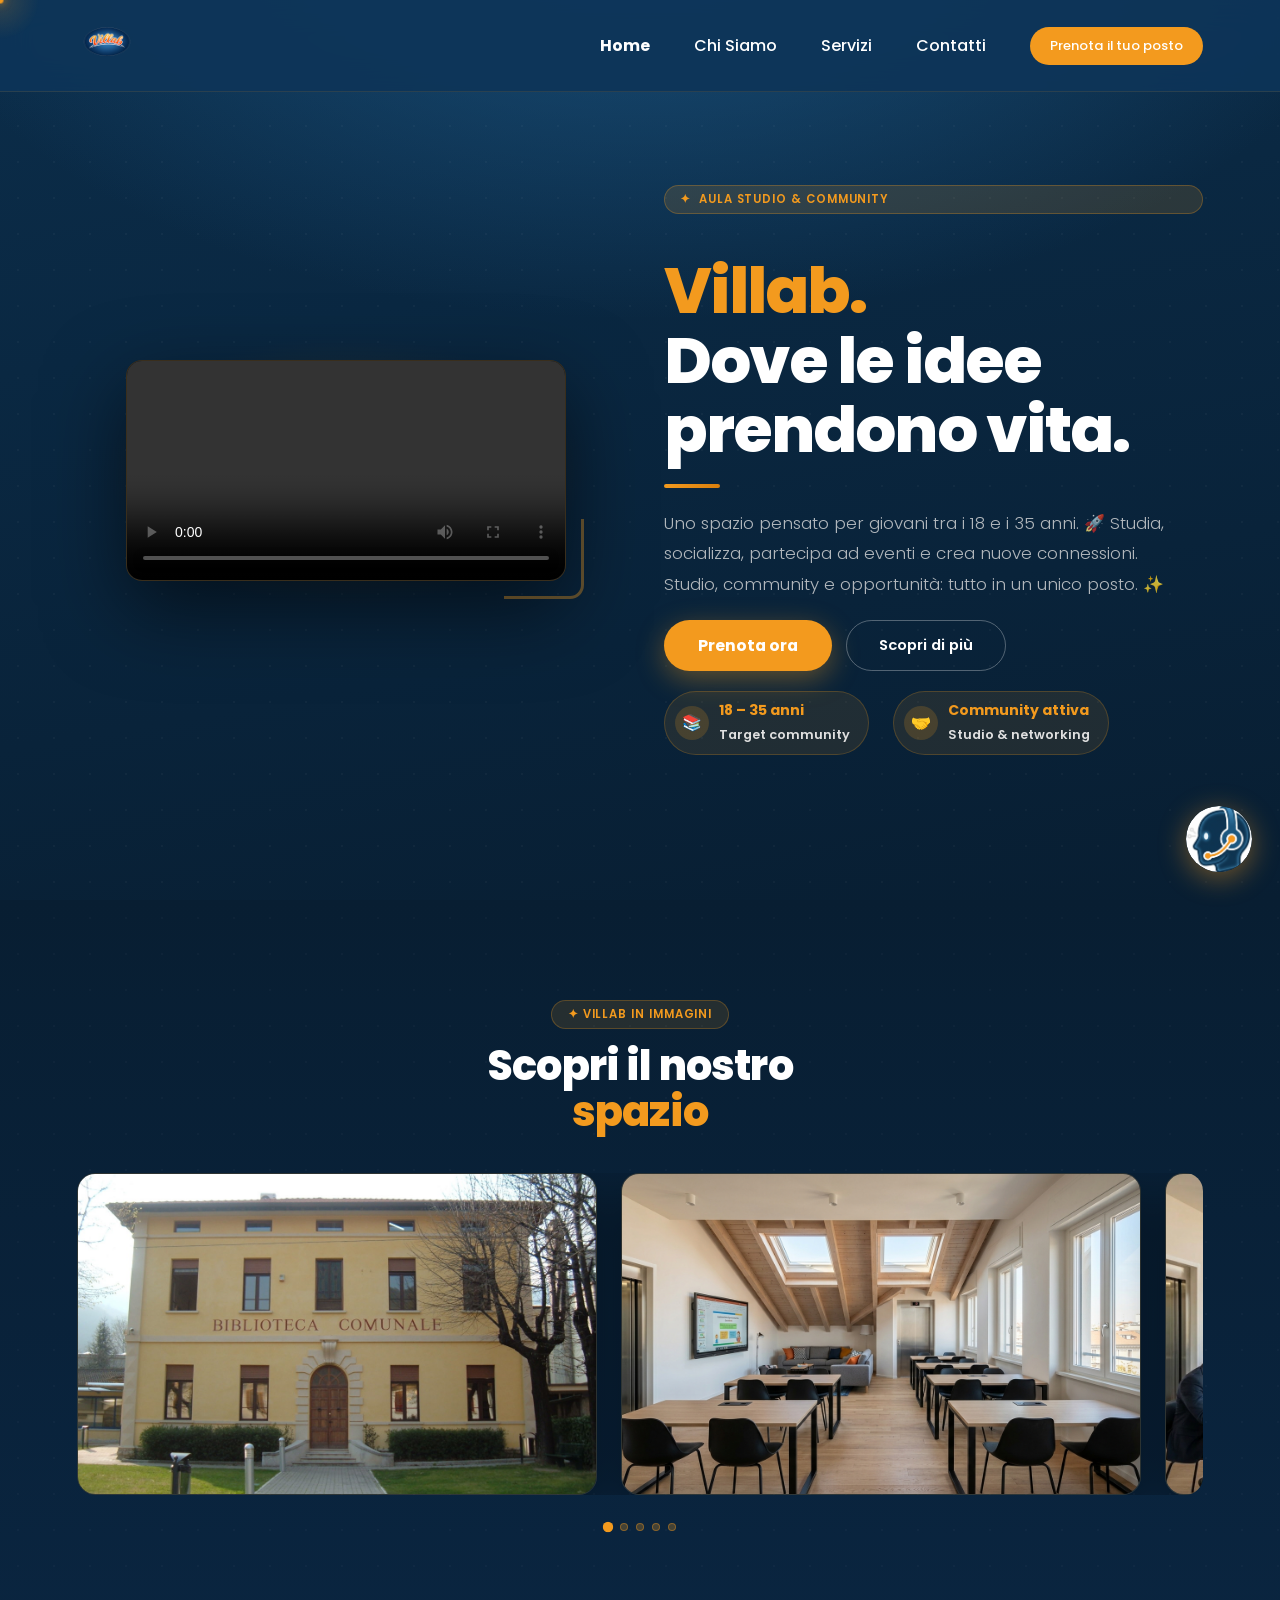
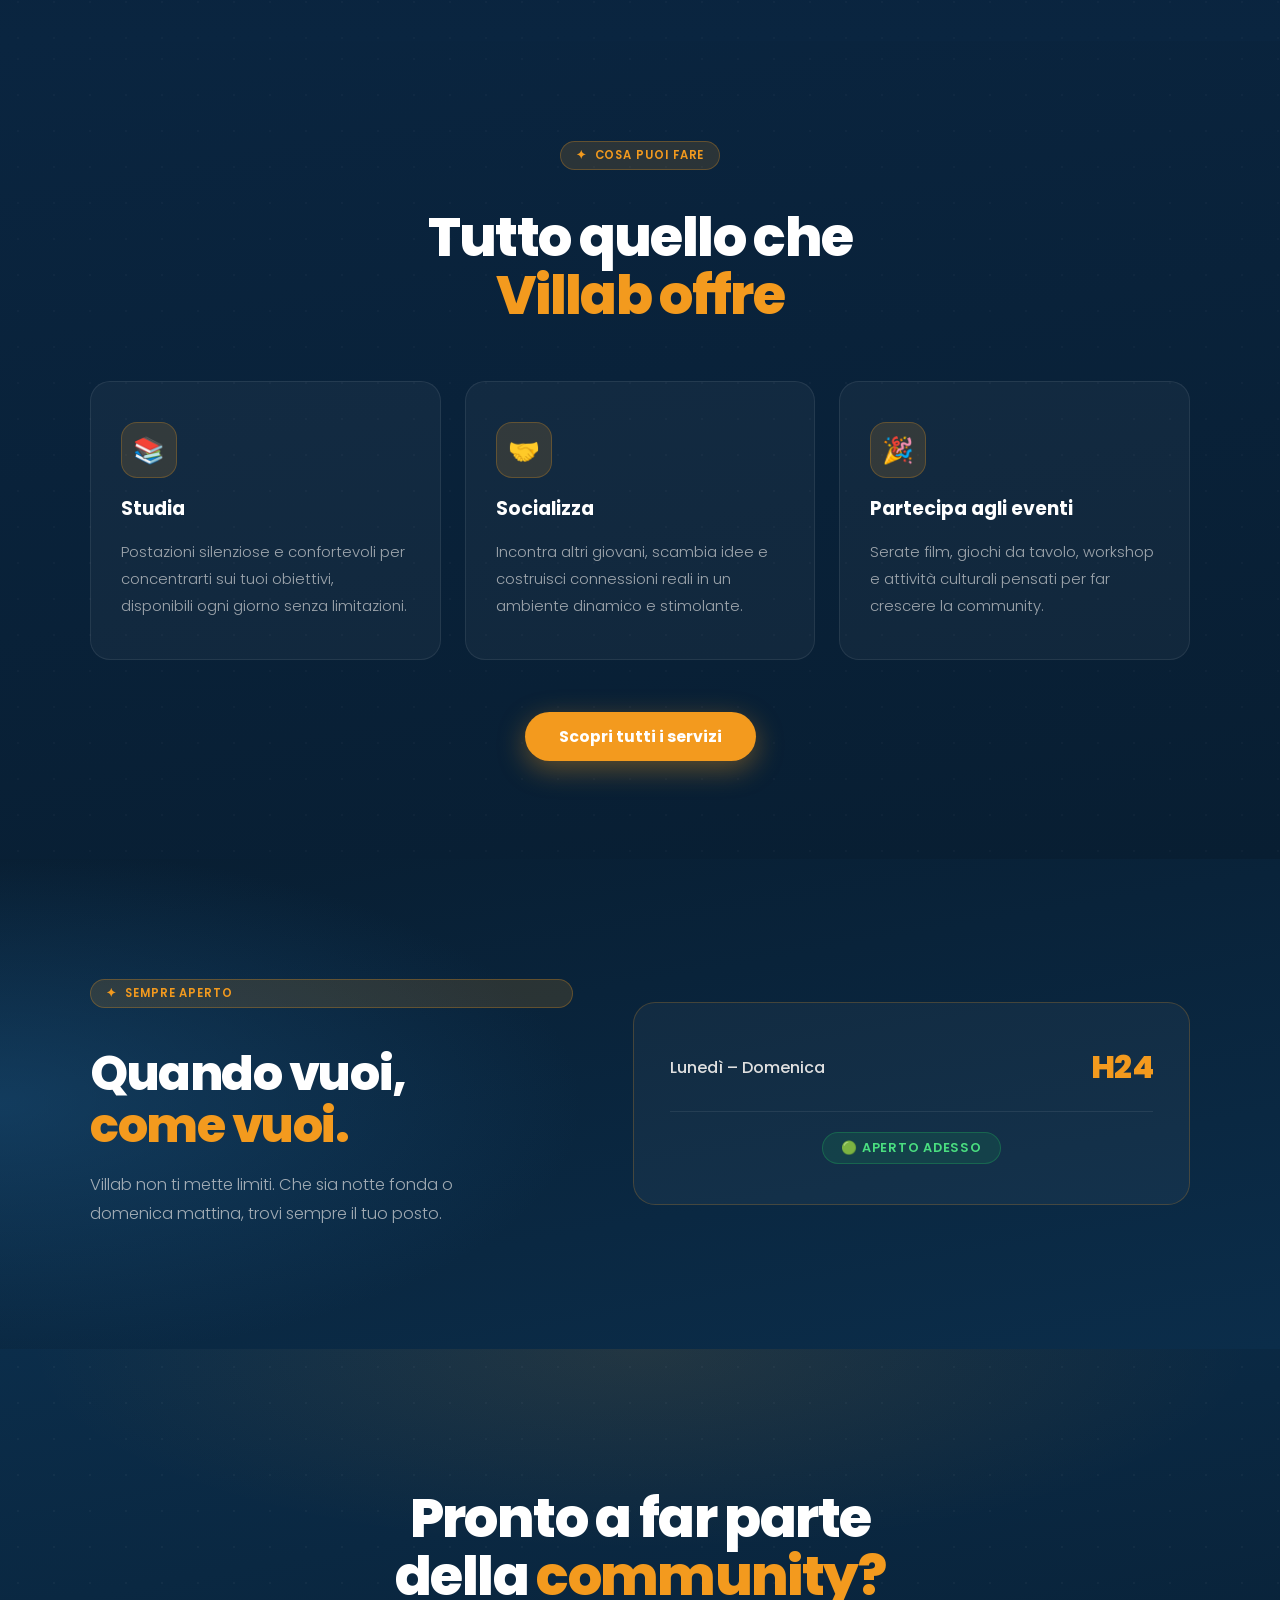
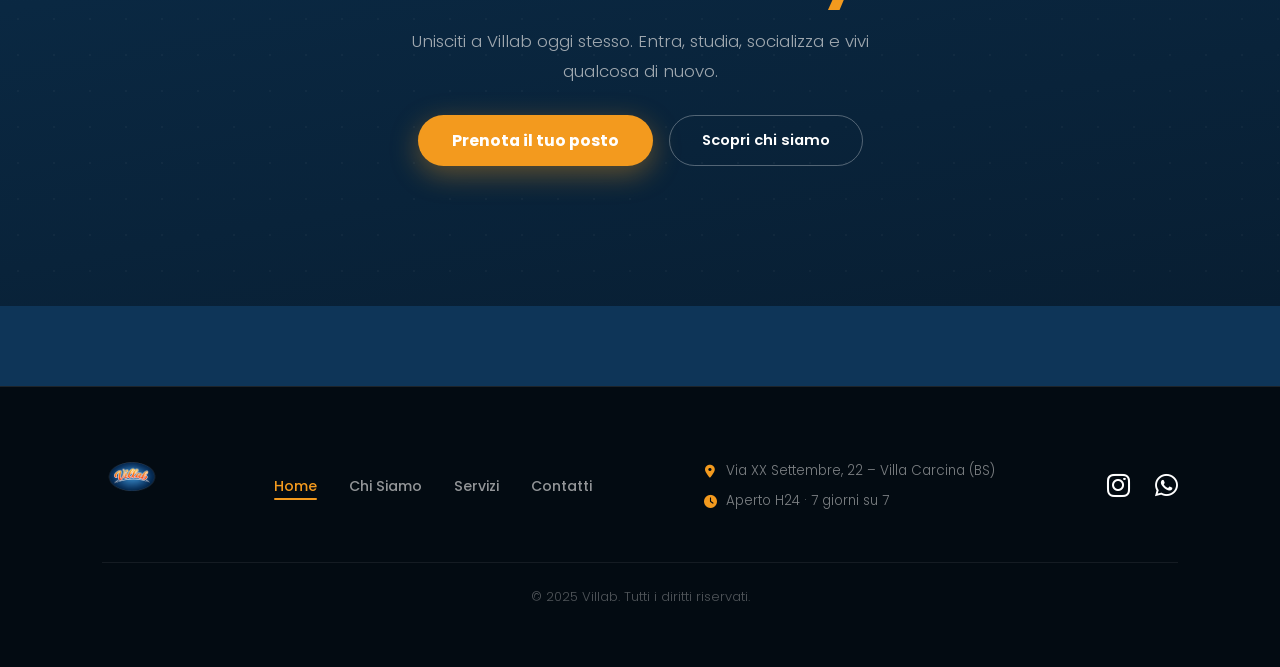
==== commit 717f5dd5: "Update index.html" ====
--- a/index.html
+++ b/index.html
@@ -380,486 +380,676 @@
     })();
   </script>
 
-  <!-- ========== CHATBOT FLOTTANTE – DECISION TREE ========== -->
+
+  <!-- ========== CHATBOT FLOTTANTE – DECISION TREE (v2) ========== -->
   <style>
-    /* --- FAB con immagine --- */
-    #chat-fab {
+    /* --- FAB --- */
+    #vb-fab {
       position: fixed;
       bottom: 28px;
       right: 28px;
-      width: 68px;
-      height: 68px;
+      width: 66px;
+      height: 66px;
       border-radius: 50%;
       background: transparent;
       border: none;
       cursor: pointer;
-      display: flex;
-      align-items: center;
-      justify-content: center;
-      box-shadow: 0 6px 28px rgba(243,154,30,0.55);
       z-index: 9999;
-      transition: transform 0.22s cubic-bezier(.34,1.56,.64,1), box-shadow 0.2s;
       padding: 0;
       overflow: hidden;
-    }
-    #chat-fab:hover {
-      transform: scale(1.1);
-      box-shadow: 0 10px 36px rgba(243,154,30,0.72);
-    }
-    #chat-fab img.fab-img {
-      width: 100%; height: 100%;
+      box-shadow: 0 6px 28px rgba(243,154,30,0.45);
+      transition: transform .25s, box-shadow .25s;
+    }
+    #vb-fab:hover {
+      transform: scale(1.08);
+      box-shadow: 0 8px 36px rgba(243,154,30,0.6);
+    }
+    #vb-fab img {
+      width: 100%;
+      height: 100%;
       object-fit: cover;
       border-radius: 50%;
       display: block;
-      transition: opacity .2s;
-    }
-    #chat-fab .icon-close {
-      display: none;
-      position: absolute;
-      inset: 0;
-      align-items: center;
-      justify-content: center;
-      background: rgba(11,45,74,0.88);
-      border-radius: 50%;
-    }
-    #chat-fab .icon-close svg { width:24px; height:24px; stroke:#fff; stroke-width:2.5; fill:none; }
-    #chat-fab.open img.fab-img { opacity: 0.15; }
-    #chat-fab.open .icon-close { display: flex; }
-
-    /* Pallino notifica */
-    #chat-fab::after {
+    }
+    #vb-fab::after {
       content: '';
       position: absolute;
-      top: 5px; right: 5px;
-      width: 13px; height: 13px;
+      inset: -4px;
       border-radius: 50%;
-      background: #4ade80;
-      border: 2.5px solid #fff;
-      box-shadow: 0 0 8px #4ade80;
-      animation: pulse-fab 2s infinite;
-      z-index: 1;
-    }
-    #chat-fab.open::after { display: none; }
-    @keyframes pulse-fab { 0%,100%{opacity:1} 50%{opacity:.35} }
-
-    /* --- Popup finestra chat --- */
-    #chat-popup {
+      border: 2px solid rgba(243,154,30,0.55);
+      animation: vb-pulse 2s infinite;
+    }
+    #vb-fab.open::after { display: none; }
+    @keyframes vb-pulse { 0%,100%{opacity:1} 50%{opacity:.3} }
+
+    /* --- Finestra chat --- */
+    #vb-window {
       position: fixed;
-      bottom: 112px;
+      bottom: 110px;
       right: 28px;
       width: 370px;
-      max-height: 620px;
+      max-width: calc(100vw - 40px);
+      height: 560px;
+      max-height: calc(100vh - 130px);
+      background: linear-gradient(160deg, #0b2d4a 0%, #081e32 100%);
+      border: 1px solid rgba(243,154,30,0.22);
       border-radius: 22px;
+      display: flex;
+      flex-direction: column;
+      z-index: 9998;
+      box-shadow: 0 24px 70px rgba(0,0,0,0.55);
       overflow: hidden;
-      box-shadow: 0 24px 64px rgba(0,0,0,0.6);
-      z-index: 9998;
-      display: none;
-      flex-direction: column;
-      background: #0b2d4a;
-      border: 1px solid rgba(243,154,30,0.28);
-      font-family: 'Poppins', sans-serif;
-    }
-    #chat-popup.visible {
-      display: flex;
-      animation: popIn .3s cubic-bezier(.34,1.56,.64,1) forwards;
-    }
-    @keyframes popIn {
-      from { opacity:0; transform: scale(.88) translateY(22px); }
-      to   { opacity:1; transform: scale(1) translateY(0); }
-    }
-
-    /* Header */
-    .cp-header {
+      transform: scale(0.92) translateY(16px);
+      opacity: 0;
+      pointer-events: none;
+      transition: transform .28s cubic-bezier(.34,1.56,.64,1), opacity .22s ease;
+    }
+    #vb-window.open {
+      transform: scale(1) translateY(0);
+      opacity: 1;
+      pointer-events: all;
+    }
+
+    /* --- Header --- */
+    #vb-header {
       display: flex;
       align-items: center;
-      gap: 11px;
-      padding: 13px 16px;
-      background: rgba(10,40,68,0.97);
-      border-bottom: 1px solid rgba(243,154,30,0.28);
-    }
-    .cp-avatar {
-      width: 38px; height: 38px;
+      gap: 12px;
+      padding: 14px 18px;
+      background: rgba(14,53,88,0.85);
+      border-bottom: 1px solid rgba(243,154,30,0.18);
+      flex-shrink: 0;
+    }
+    #vb-avatar {
+      width: 40px;
+      height: 40px;
       border-radius: 50%;
-      overflow: hidden;
+      object-fit: cover;
+      border: 2px solid var(--villab-orange);
       flex-shrink: 0;
-      box-shadow: 0 0 14px rgba(243,154,30,0.45);
-      border: 2px solid rgba(243,154,30,0.4);
-    }
-    .cp-avatar img { width:100%; height:100%; object-fit:cover; display:block; }
-    .cp-info { flex: 1; }
-    .cp-info .cp-name { font-weight:700; font-size:.88rem; color:#fff; }
-    .cp-info .cp-status {
-      display:flex; align-items:center; gap:5px;
-      font-size:.7rem; color:#4ade80; margin-top:1px;
-    }
-    .cp-info .cp-status::before {
-      content:''; width:6px; height:6px; border-radius:50%;
-      background:#4ade80; box-shadow:0 0 6px #4ade80;
-      animation: pulse-status 2s infinite;
-    }
-    @keyframes pulse-status { 0%,100%{opacity:1} 50%{opacity:.35} }
-    .cp-reset-btn {
-      background: rgba(243,154,30,0.12);
-      border: 1px solid rgba(243,154,30,0.28);
-      border-radius: 50px;
-      color: #f39a1e;
-      font-family: 'Poppins', sans-serif;
-      font-size: .68rem;
-      font-weight: 600;
-      padding: 5px 11px;
+    }
+    .vb-header-info { flex: 1; }
+    .vb-header-name {
+      font-size: .88rem;
+      font-weight: 700;
+      color: #fff;
+      line-height: 1.2;
+    }
+    .vb-header-status {
+      font-size: .72rem;
+      color: var(--villab-orange);
+      font-weight: 500;
+      display: flex;
+      align-items: center;
+      gap: 5px;
+    }
+    .vb-status-dot {
+      width: 7px;
+      height: 7px;
+      background: #4ade80;
+      border-radius: 50%;
+      display: inline-block;
+    }
+    #vb-close-btn {
+      background: none;
+      border: none;
       cursor: pointer;
-      transition: background .18s;
-      white-space: nowrap;
-    }
-    .cp-reset-btn:hover { background: rgba(243,154,30,0.24); }
-
-    /* Messaggi */
-    .cp-messages {
-      padding: 14px 14px 8px;
-      height: 260px;
+      color: rgba(255,255,255,0.45);
+      font-size: 20px;
+      line-height: 1;
+      padding: 4px;
+      transition: color .2s;
+      font-family: "Poppins", sans-serif;
+    }
+    #vb-close-btn:hover { color: #fff; }
+
+    /* --- Messaggi --- */
+    #vb-messages {
+      flex: 1;
       overflow-y: auto;
+      padding: 18px 14px;
       display: flex;
       flex-direction: column;
       gap: 10px;
       scrollbar-width: thin;
-      scrollbar-color: #f39a1e transparent;
-    }
-    .cp-messages::-webkit-scrollbar { width: 4px; }
-    .cp-messages::-webkit-scrollbar-thumb { background: #f39a1e; border-radius: 4px; }
-
-    .cp-msg {
+      scrollbar-color: rgba(243,154,30,0.25) transparent;
+    }
+    #vb-messages::-webkit-scrollbar { width: 4px; }
+    #vb-messages::-webkit-scrollbar-thumb {
+      background: rgba(243,154,30,0.3);
+      border-radius: 4px;
+    }
+    .vb-msg {
       display: flex;
-      gap: 7px;
-      max-width: 86%;
-      animation: fadeUp .28s ease forwards;
-      opacity: 0;
-    }
-    .cp-msg.bot  { align-self: flex-start; }
-    .cp-msg.user { align-self: flex-end; flex-direction: row-reverse; }
-    @keyframes fadeUp { from{opacity:0;transform:translateY(8px)}to{opacity:1;transform:translateY(0)} }
-
-    .cp-msg-avatar {
-      width: 26px; height: 26px;
-      border-radius: 50%; overflow: hidden; flex-shrink: 0;
-      margin-top: 4px;
-      border: 1.5px solid rgba(243,154,30,0.35);
-    }
-    .cp-msg-avatar img { width:100%; height:100%; object-fit:cover; display:block; }
-    .cp-msg.user .cp-msg-avatar {
-      background: rgba(30,90,137,0.55);
-      display:flex; align-items:center; justify-content:center;
-      font-size:.75rem; border-color: rgba(255,255,255,0.15);
-    }
-
-    .cp-msg-body { display:flex; flex-direction:column; }
-    .cp-bubble {
-      padding: 9px 13px;
-      border-radius: 16px;
-      font-size: 0.8rem;
-      line-height: 1.58;
-      word-break: break-word;
-    }
-    .cp-msg.bot  .cp-bubble {
-      background: rgba(30,90,137,0.32);
-      border: 1px solid rgba(243,154,30,0.18);
-      border-top-left-radius: 4px;
-      color: #dde6ee;
-    }
-    .cp-msg.bot  .cp-bubble strong { color: #f39a1e; }
-    .cp-msg.user .cp-bubble {
-      background: linear-gradient(135deg,#f39a1e,#c97a10);
-      border-top-right-radius: 4px;
-      color: #0b2d4a;
+      gap: 8px;
+      align-items: flex-end;
+      animation: vbFadeUp .3s ease both;
+    }
+    @keyframes vbFadeUp {
+      from { opacity:0; transform:translateY(10px); }
+      to   { opacity:1; transform:translateY(0); }
+    }
+    .vb-msg-bot { justify-content: flex-start; }
+    .vb-msg-bot .vb-bubble {
+      background: rgba(30,90,137,0.35);
+      border: 1px solid rgba(243,154,30,0.15);
+      border-radius: 18px 18px 18px 4px;
+      color: #fff;
+      padding: 11px 15px;
+      font-size: .87rem;
+      line-height: 1.6;
+      max-width: 82%;
+      white-space: pre-line;
+    }
+    .vb-msg-bot .vb-bubble a { color: var(--villab-orange); }
+    .vb-mini-avatar {
+      width: 28px;
+      height: 28px;
+      border-radius: 50%;
+      object-fit: cover;
+      border: 1.5px solid var(--villab-orange);
+      flex-shrink: 0;
+    }
+    .vb-msg-user { justify-content: flex-end; }
+    .vb-msg-user .vb-bubble {
+      background: var(--villab-orange);
+      border-radius: 18px 18px 4px 18px;
+      color: var(--primary-blue);
+      padding: 11px 15px;
+      font-size: .87rem;
       font-weight: 600;
-    }
-    .cp-meta { font-size:.62rem; color:rgba(200,220,240,.38); margin-top:3px; padding:0 2px; }
-    .cp-msg.user .cp-meta { text-align:right; }
+      line-height: 1.5;
+      max-width: 78%;
+    }
 
     /* Typing */
-    .cp-typing-wrap { display:flex; gap:7px; align-self:flex-start; animation: fadeUp .28s ease forwards; opacity:0; }
-    .cp-typing-bubble {
-      background: rgba(30,90,137,0.32);
-      border: 1px solid rgba(243,154,30,0.18);
-      border-radius:16px; border-top-left-radius:4px;
-      padding:11px 14px; display:flex; gap:5px; align-items:center;
-    }
-    .cp-dot { width:7px;height:7px;border-radius:50%;background:#f39a1e;animation:bncDot 1.2s infinite; }
-    .cp-dot:nth-child(2){animation-delay:.18s}.cp-dot:nth-child(3){animation-delay:.36s}
-    @keyframes bncDot{0%,60%,100%{transform:translateY(0)}30%{transform:translateY(-7px)}}
-
-    /* Pulsanti opzioni */
-    .cp-options {
-      padding: 8px 12px 14px;
-      background: rgba(10,40,68,0.35);
-      border-top: 1px solid rgba(243,154,30,0.1);
+    .vb-typing .vb-bubble {
+      display: flex;
+      align-items: center;
+      gap: 5px;
+      padding: 12px 16px;
+    }
+    .vb-typing-dot {
+      width: 7px;
+      height: 7px;
+      background: rgba(255,255,255,0.55);
+      border-radius: 50%;
+      animation: vbBounce 1.1s infinite ease-in-out;
+    }
+    .vb-typing-dot:nth-child(2) { animation-delay:.18s; }
+    .vb-typing-dot:nth-child(3) { animation-delay:.36s; }
+    @keyframes vbBounce {
+      0%,80%,100% { transform:translateY(0); opacity:.45; }
+      40%         { transform:translateY(-6px); opacity:1; }
+    }
+    .vb-typing-text {
+      font-size: .8rem;
+      color: rgba(255,255,255,0.5);
+      font-style: italic;
+      margin-left: 4px;
+    }
+
+    /* --- Opzioni --- */
+    #vb-options {
+      padding: 10px 14px 16px;
       display: flex;
       flex-direction: column;
       gap: 7px;
-    }
-    .cp-opt-label {
-      font-size:.6rem; text-transform:uppercase; letter-spacing:.1em;
-      color:rgba(200,220,240,.38); margin-bottom:1px;
-    }
-    .cp-opt-btn {
-      background: rgba(30,90,137,0.28);
-      border: 1px solid rgba(243,154,30,0.2);
-      border-radius: 11px;
-      padding: 9px 13px;
-      font-family: 'Poppins', sans-serif;
-      font-size: .78rem;
+      flex-shrink: 0;
+      border-top: 1px solid rgba(243,154,30,0.1);
+    }
+    .vb-opt-btn {
+      background: rgba(14,53,88,0.6);
+      border: 1px solid rgba(243,154,30,0.25);
+      border-radius: 50px;
+      color: #fff;
+      font-family: "Poppins", sans-serif;
+      font-size: .82rem;
       font-weight: 500;
-      color: #cde0f0;
+      padding: 9px 16px;
+      cursor: pointer;
       text-align: left;
-      cursor: pointer;
-      transition: background .18s, border-color .18s, transform .12s;
-      display:flex; align-items:center; gap:7px;
-      animation: optSlide .22s ease both;
-    }
-    .cp-opt-btn:hover { background:rgba(243,154,30,.18); border-color:#f39a1e; transform:translateX(3px); }
-    .cp-opt-btn:nth-child(2){animation-delay:.05s}
-    .cp-opt-btn:nth-child(3){animation-delay:.1s}
-    @keyframes optSlide{from{opacity:0;transform:translateX(-7px)}to{opacity:1;transform:translateX(0)}}
-
-    /* Responsive */
-    @media(max-width:480px){
-      #chat-popup { width:calc(100vw - 22px); right:11px; bottom:96px; }
-      #chat-fab   { bottom:16px; right:14px; width:60px; height:60px; }
-      .cp-messages { height:210px; }
+      transition: background .2s, border-color .2s, transform .15s;
+    }
+    .vb-opt-btn:hover {
+      background: rgba(243,154,30,0.15);
+      border-color: var(--villab-orange);
+      transform: translateX(3px);
+    }
+    .vb-opt-btn:active { transform: scale(0.97); }
+
+    @media (max-width: 480px) {
+      #vb-window { width: calc(100vw - 22px); right: 11px; bottom: 96px; }
+      #vb-fab    { bottom: 16px; right: 14px; width: 60px; height: 60px; }
     }
   </style>
 
-  <!-- FAB Button -->
-  <button id="chat-fab" aria-label="Apri chatbot Villab">
-    <img class="fab-img" src="images/IconaChatbot.png" alt="Chatbot Villab" />
-    <span class="icon-close">
-      <svg viewBox="0 0 24 24"><path d="M18 6L6 18M6 6l12 12" stroke-linecap="round"/></svg>
-    </span>
+  <!-- FAB -->
+  <button id="vb-fab" aria-label="Apri chatbot Villab">
+    <img src="images/IconaChatbot.png" alt="Villab Bot" />
   </button>
 
-  <!-- Popup Chat -->
-  <div id="chat-popup" role="dialog" aria-label="Chatbot Villab">
-
-    <div class="cp-header">
-      <div class="cp-avatar">
-        <img src="images/IconaChatbot.png" alt="Villab Bot" />
-      </div>
-      <div class="cp-info">
-        <div class="cp-name">Assistente Villab</div>
-        <div class="cp-status">Online ora</div>
-      </div>
-      <button class="cp-reset-btn" id="cpReset">🔙 Ricomincia</button>
+  <!-- Finestra chat -->
+  <div id="vb-window" role="dialog" aria-label="Chat Villab">
+    <div id="vb-header">
+      <img id="vb-avatar" src="images/IconaChatbot.png" alt="Villab Bot" />
+      <div class="vb-header-info">
+        <div class="vb-header-name">Assistente Villab</div>
+        <div class="vb-header-status"><span class="vb-status-dot"></span>Online</div>
+      </div>
+      <button id="vb-close-btn" aria-label="Chiudi chat">✕</button>
     </div>
-
-    <div class="cp-messages" id="cpMessages"></div>
-
-    <div class="cp-options" id="cpOptions">
-      <div class="cp-opt-label">Scegli un'opzione</div>
-    </div>
-
+    <div id="vb-messages"></div>
+    <div id="vb-options"></div>
   </div>
 
   <script>
-  (function(){
-    /* ── DECISION TREE ── */
-    const tree = {
+  (function () {
+    /* ---- DECISION TREE ---- */
+    var TREE = {
       home: {
-        bot: "👋 Ciao! Sono l'assistente di <strong>Villab</strong>.\nCosa vuoi sapere?",
-        opts: [
-          { label:"🏛️ Cos'è Villab",       next:"cosèvillab"   },
-          { label:"ℹ️ Info pratiche",        next:"infopratiche" },
-          { label:"🎯 Servizi e attività",   next:"servizi"      }
-        ]
-      },
-      cosèvillab: {
-        bot: "🏛️ <strong>Villab</strong> è un'aula studio e centro giovani per ragazzi tra <strong>18 e 35 anni</strong>: uno spazio dove studiare, lavorare e stare insieme. Vuoi approfondire?",
-        opts: [
-          { label:"🕐 Orari di apertura",   next:"orari"      },
-          { label:"💡 Servizi disponibili", next:"servdetail"  },
-          { label:"🎉 Attività e socialità",next:"socialita"   }
-        ]
-      },
-      infopratiche: {
-        bot: "ℹ️ Che tipo di informazione ti serve?",
-        opts: [
-          { label:"🕐 Orari di apertura",   next:"orari"   },
-          { label:"🔑 Come accedere",       next:"accesso" },
-          { label:"💸 Costi",               next:"costi"   }
+        bot: "👋 Ciao! Sono l'assistente di Villab, felice di aiutarti! Cosa vuoi sapere?",
+        options: [
+          { label: "🏛️ Cos'è Villab",      next: "cose" },
+          { label: "ℹ️ Info pratiche",      next: "info" },
+          { label: "🎯 Servizi e attività", next: "servizi" }
+        ]
+      },
+      cose: {
+        bot: "Villab è un'aula studio e centro giovani pensato per ragazzi tra i 18 e i 35 anni. Uno spazio accogliente dove studiare, lavorare, creare connessioni e stare bene insieme! 🌟",
+        options: [
+          { label: "📚 Spazio studio",      next: "spazioStudio" },
+          { label: "🤝 Community",          next: "community" },
+          { label: "🎂 Limite di età",      next: "limiteEta" },
+          { label: "🔙 Torna all'inizio",   next: "home" }
+        ]
+      },
+      limiteEta: {
+        bot: "Villab è dedicato ai giovani tra i 18 e i 35 anni. Questa fascia è stata scelta per creare uno spazio su misura per studenti, neolaureati e giovani lavoratori. Se hai dubbi sulla tua situazione, scrivici: saremo felici di chiarire! 😊",
+        options: [
+          { label: "📲 Come registrarsi",   next: "badge" },
+          { label: "💸 È gratuito?",        next: "gratuito" },
+          { label: "🔙 Torna all'inizio",   next: "home" }
+        ]
+      },
+      spazioStudio: {
+        bot: "Un ambiente tranquillo e ben attrezzato, con postazioni comode, Wi-Fi veloce e prese ovunque. Tutto quello che ti serve per studiare al meglio! 📖✨",
+        options: [
+          { label: "💡 Servizi",            next: "servizi" },
+          { label: "📅 Prenotazione",       next: "prenotazione" },
+          { label: "🍕 Posso mangiare?",    next: "mangiare" },
+          { label: "🔙 Torna all'inizio",   next: "home" }
+        ]
+      },
+      community: {
+        bot: "Villab non è solo studio! È un luogo vivo, fatto di incontri, idee nuove e relazioni tra giovani del territorio. Potresti trovare il tuo prossimo amico o collaboratore qui! 🤝",
+        options: [
+          { label: "🎉 Socializzare",       next: "socializzare" },
+          { label: "💬 Contatti",           next: "contatti" },
+          { label: "🔙 Torna all'inizio",   next: "home" }
+        ]
+      },
+      info: {
+        bot: "Certo! Ecco le informazioni pratiche su Villab. Di cosa hai bisogno?",
+        options: [
+          { label: "🕐 Orari apertura",     next: "orari" },
+          { label: "🔑 Come accedere",      next: "accesso" },
+          { label: "💸 È gratuito?",        next: "gratuito" },
+          { label: "📍 Dove siamo",         next: "dove" },
+          { label: "♿ Accessibilità",       next: "accessibilita" },
+          { label: "🔙 Torna all'inizio",   next: "home" }
+        ]
+      },
+      orari: {
+        bot: "Villab è aperto tutti i giorni dalle 7:00 alle 24:00. Tanti orari per adattarsi ai tuoi ritmi! ⏰",
+        options: [
+          { label: "🌙 Posso venire la sera?", next: "sera" },
+          { label: "📅 Giorni di apertura",    next: "giorni" },
+          { label: "🔙 Torna all'inizio",      next: "home" }
+        ]
+      },
+      sera: {
+        bot: "Assolutamente sì! Villab è accessibile fino a mezzanotte. Perfetto per chi studia la sera o vuole incontrarsi dopo il lavoro. 🌙",
+        options: [
+          { label: "🔑 Come accedere",      next: "accesso" },
+          { label: "🔙 Torna all'inizio",   next: "home" }
+        ]
+      },
+      giorni: {
+        bot: "Villab è aperto 7 giorni su 7, weekend incluso. Non ti lasciamo mai senza uno spazio dove stare! 🎉",
+        options: [
+          { label: "🕐 Orari precisi",      next: "orari" },
+          { label: "🔙 Torna all'inizio",   next: "home" }
+        ]
+      },
+      accesso: {
+        bot: "Accedere a Villab è semplicissimo! Ti basta il badge digitale, poi puoi entrare dalla scala esterna o dall'ascensore. 🔑",
+        options: [
+          { label: "📲 Come ottenere il badge", next: "badge" },
+          { label: "🚪 Modalità ingresso",      next: "ingresso" },
+          { label: "♿ Accessibilità",           next: "accessibilita" },
+          { label: "🔙 Torna all'inizio",       next: "home" }
+        ]
+      },
+      badge: {
+        bot: "Richiedere il badge è facilissimo! Puoi farlo online compilando il modulo sul sito, scansionando il QR code oppure passando direttamente al Comune di Villa Carcina. 📲",
+        options: [
+          { label: "💸 È gratuito?",        next: "gratuito" },
+          { label: "📅 Prenotazione",       next: "prenotazione" },
+          { label: "🔙 Torna all'inizio",   next: "home" }
+        ]
+      },
+      ingresso: {
+        bot: "Hai due opzioni per entrare:\n🚪 Scala esterna — sempre disponibile negli orari di apertura.\n🛗 Ascensore — disponibile durante gli orari della biblioteca comunale.",
+        options: [
+          { label: "♿ Accessibilità",       next: "accessibilita" },
+          { label: "🕐 Orari apertura",     next: "orari" },
+          { label: "🔙 Torna all'inizio",   next: "home" }
+        ]
+      },
+      accessibilita: {
+        bot: "Sì, Villab è accessibile anche a persone con disabilità motorie! 🙌 È disponibile l'ascensore per raggiungere la mansarda durante gli orari della biblioteca. Per qualsiasi esigenza specifica, non esitare a contattarci: faremo il possibile per aiutarti!",
+        options: [
+          { label: "🚪 Modalità ingresso",  next: "ingresso" },
+          { label: "💬 Contattaci",         next: "contatti" },
+          { label: "🔙 Torna all'inizio",   next: "home" }
+        ]
+      },
+      parcheggio: {
+        bot: "Certo! Nelle vicinanze della biblioteca di Villa Carcina sono disponibili parcheggi pubblici gratuiti. Puoi arrivare tranquillamente in auto! 🚗",
+        options: [
+          { label: "🗺️ Indirizzo",          next: "indirizzo" },
+          { label: "🔑 Come accedere",      next: "accesso" },
+          { label: "🔙 Torna all'inizio",   next: "home" }
+        ]
+      },
+      gratuito: {
+        bot: "Ottima notizia: Villab è completamente gratuito o agevolato per chi è in possesso del badge! Studiare bene non deve costare. 🎓",
+        options: [
+          { label: "🪪 Serve la tessera?",  next: "tessera" },
+          { label: "💡 Cosa include",       next: "cosaInclude" },
+          { label: "🔙 Torna all'inizio",   next: "home" }
+        ]
+      },
+      tessera: {
+        bot: "Sì, occorre registrarsi per ottenere il badge. Ma tranquillo/a: la registrazione è semplice, rapida e gratuita. Puoi farlo online in pochi minuti! 😊",
+        options: [
+          { label: "📲 Come ottenere il badge", next: "badge" },
+          { label: "🔙 Torna all'inizio",       next: "home" }
+        ]
+      },
+      cosaInclude: {
+        bot: "Con il badge hai accesso a tutto: spazi studio, Wi-Fi veloce, prese elettriche e tutti i servizi base di Villab. Niente brutte sorprese! ✅",
+        options: [
+          { label: "💡 Tutti i servizi",    next: "servizi" },
+          { label: "🔙 Torna all'inizio",   next: "home" }
+        ]
+      },
+      dove: {
+        bot: "Ci trovi nella mansarda della biblioteca comunale di Villa Carcina. Una posizione comoda e facilmente raggiungibile! 📍",
+        options: [
+          { label: "🗺️ Indirizzo",          next: "indirizzo" },
+          { label: "🏛️ Posizione interna",  next: "posizioneInterna" },
+          { label: "🚗 Parcheggio vicino?", next: "parcheggio" },
+          { label: "🔙 Torna all'inizio",   next: "home" }
+        ]
+      },
+      indirizzo: {
+        bot: "📍 Via XX Settembre, 22 – Villa Carcina (BS)\n\nSe vuoi indicazioni stradali, puoi cercarlo su Google Maps!",
+        options: [
+          { label: "🚗 Parcheggio vicino?", next: "parcheggio" },
+          { label: "🏛️ Posizione interna",  next: "posizioneInterna" },
+          { label: "🔑 Come accedere",      next: "accesso" },
+          { label: "🔙 Torna all'inizio",   next: "home" }
+        ]
+      },
+      posizioneInterna: {
+        bot: "Villab si trova nella mansarda della biblioteca comunale. Puoi raggiungerci tramite la scala esterna (sempre disponibile) o l'ascensore (disponibile negli orari della biblioteca). 🏛️",
+        options: [
+          { label: "🚪 Modalità ingresso",  next: "ingresso" },
+          { label: "🚗 Parcheggio vicino?", next: "parcheggio" },
+          { label: "🔙 Torna all'inizio",   next: "home" }
         ]
       },
       servizi: {
-        bot: "🎯 Cosa ti interessa sapere?",
-        opts: [
-          { label:"💡 Servizi (Wi-Fi, prese…)", next:"servdetail"   },
-          { label:"📋 Sale riunioni",            next:"saleriunioni" },
-          { label:"🎉 Eventi e socialità",       next:"socialita"    }
-        ]
-      },
-      orari: {
-        bot: "🕐 Villab è aperto <strong>tutti i giorni</strong> dalle <strong>7:00 alle 24:00</strong>. Sempre a disposizione! 🌙",
-        opts: [
-          { label:"🔑 Come accedere",  next:"accesso" },
-          { label:"📍 Dove siamo",     next:"dove"    },
-          { label:"🔙 Torna al menu",  next:"home"    }
-        ]
-      },
-      accesso: {
-        bot: "🔑 Puoi accedere con il tuo <strong>badge digitale</strong> (richiedi online), tramite la <strong>scala esterna</strong> o l'<strong>ascensore</strong>. 🚪",
-        opts: [
-          { label:"💸 Costi",           next:"costi"        },
-          { label:"📅 Prenotazione",    next:"prenotazione" },
-          { label:"🔙 Torna al menu",   next:"home"         }
-        ]
-      },
-      costi: {
-        bot: "💸 L'accesso è <strong>gratuito</strong> o <strong>agevolato</strong> per chi è tesserato. Studiare non ha prezzo! 🎓",
-        opts: [
-          { label:"📅 Prenotazione",    next:"prenotazione" },
-          { label:"💡 Servizi",         next:"servdetail"   },
-          { label:"🔙 Torna al menu",   next:"home"         }
-        ]
-      },
-      servdetail: {
-        bot: "💡 Villab offre:<br>• <strong>Wi-Fi</strong> veloce<br>• <strong>Prese elettriche</strong> ovunque<br>• <strong>Sale riunioni</strong><br>• <strong>Bacheca</strong> annunci e iniziative ⚡",
-        opts: [
-          { label:"📋 Sale riunioni",   next:"saleriunioni" },
-          { label:"📅 Prenotazione",    next:"prenotazione" },
-          { label:"🔙 Torna al menu",   next:"home"         }
-        ]
-      },
-      saleriunioni: {
-        bot: "📋 Le <strong>sale riunioni</strong> sono prenotabili su richiesta, perfette per team, gruppi studio e meeting. 🤝",
-        opts: [
-          { label:"📅 Come prenotare",  next:"prenotazione" },
-          { label:"💬 Contatti",        next:"contatti"     },
-          { label:"🔙 Torna al menu",   next:"home"         }
-        ]
-      },
-      socialita: {
-        bot: "🎉 A Villab organizziamo <strong>serate</strong>, <strong>giochi</strong> e <strong>workshop</strong> per conoscere nuove persone. 🎲",
-        opts: [
-          { label:"💬 Contatti",        next:"contatti" },
-          { label:"📍 Dove siamo",      next:"dove"     },
-          { label:"🔙 Torna al menu",   next:"home"     }
+        bot: "Villab è attrezzato per farti lavorare e studiare al meglio! Trovi Wi-Fi veloce, prese elettriche, sale riunioni e una bacheca informativa. 💡",
+        options: [
+          { label: "📶 Wi-Fi e postazioni", next: "wifi" },
+          { label: "🏛️ Spazi disponibili",  next: "spazi" },
+          { label: "📋 Sale riunioni",       next: "saleRiunioni" },
+          { label: "🎉 Socializzare",        next: "socializzare" },
+          { label: "🍕 Posso mangiare?",    next: "mangiare" },
+          { label: "🔙 Torna all'inizio",   next: "home" }
+        ]
+      },
+      mangiare: {
+        bot: "Certo, puoi portare da mangiare e da bere! 🍕☕ Villab è uno spazio giovane e informale: sentiti libero/a di fare una pausa come si deve. Ti chiediamo solo di mantenere gli spazi puliti e ordinati per tutti. Grazie! 🙏",
+        options: [
+          { label: "🏛️ Spazi disponibili",  next: "spazi" },
+          { label: "💡 Altri servizi",      next: "servizi" },
+          { label: "🔙 Torna all'inizio",   next: "home" }
+        ]
+      },
+      wifi: {
+        bot: "Connessione Wi-Fi veloce e prese elettriche in tutti gli spazi studio. Porta il tuo dispositivo e sei pronto/a a partire! 💻⚡",
+        options: [
+          { label: "🏛️ Spazi disponibili",  next: "spazi" },
+          { label: "📅 Prenotazione",       next: "prenotazione" },
+          { label: "🔙 Torna all'inizio",   next: "home" }
+        ]
+      },
+      spazi: {
+        bot: "Villab mette a disposizione spazi diversi per ogni momento della giornata:\n📖 Area studio silenziosa\n☕ Area relax\n🎤 Spazi per eventi e attività",
+        options: [
+          { label: "📋 Sale riunioni",      next: "saleRiunioni" },
+          { label: "🎉 Socializzare",       next: "socializzare" },
+          { label: "🍕 Posso mangiare?",   next: "mangiare" },
+          { label: "🔙 Torna all'inizio",   next: "home" }
         ]
       },
       prenotazione: {
-        bot: "📅 I posti sono solitamente liberi, ma puoi fare una <strong>prenotazione online</strong> per essere sicuro del tuo spazio. 🖥️",
-        opts: [
-          { label:"💬 Contatti",        next:"contatti" },
-          { label:"📍 Dove siamo",      next:"dove"     },
-          { label:"🔙 Torna al menu",   next:"home"     }
-        ]
-      },
-      dove: {
-        bot: "📍 Ci trovi nella <strong>mansarda della Biblioteca</strong> di <strong>Villa Carcina</strong> – Via XX Settembre, 22 (BS). 🗺️",
-        opts: [
-          { label:"💬 Contatti",        next:"contatti" },
-          { label:"🕐 Orari",           next:"orari"    },
-          { label:"🔙 Torna al menu",   next:"home"     }
+        bot: "I posti sono solitamente liberi, ma puoi prenotare online per avere la certezza del tuo spazio. Meglio non rischiare nei giorni di punta! 📅",
+        options: [
+          { label: "💻 Come prenotare",    next: "comePrenotare" },
+          { label: "🪑 Posti disponibili", next: "posti" },
+          { label: "🔙 Torna all'inizio",  next: "home" }
+        ]
+      },
+      comePrenotare: {
+        bot: "La prenotazione è semplice e veloce! Puoi farlo direttamente online sul sito di Villab oppure contattandoci via WhatsApp o Instagram. 📲",
+        options: [
+          { label: "💬 Contatti",           next: "contatti" },
+          { label: "🔙 Torna all'inizio",   next: "home" }
+        ]
+      },
+      posti: {
+        bot: "Di solito trovi posto senza problemi! In caso di grande affluenza potrebbe essere necessaria la prenotazione anticipata, ma ti avvisiamo sempre attraverso i nostri canali. 🪑",
+        options: [
+          { label: "📅 Come prenotare",     next: "comePrenotare" },
+          { label: "📸 Seguici su IG",      next: "instagram" },
+          { label: "🔙 Torna all'inizio",   next: "home" }
+        ]
+      },
+      socializzare: {
+        bot: "A Villab organizziamo serate, giochi da tavolo e workshop per incontrare nuove persone e divertirsi insieme! Vieni a scoprire chi siamo. 🎉",
+        options: [
+          { label: "🎲 Tipi di eventi",     next: "eventi" },
+          { label: "🤝 Networking",         next: "networking" },
+          { label: "🔙 Torna all'inizio",   next: "home" }
+        ]
+      },
+      eventi: {
+        bot: "Il nostro calendario è ricco di appuntamenti:\n🎬 Serate cinema\n🎲 Giochi da tavolo\n🎤 Workshop e incontri tematici\n\nSeguici su Instagram per non perderti nulla!",
+        options: [
+          { label: "📸 Instagram",          next: "instagram" },
+          { label: "🔙 Torna all'inizio",   next: "home" }
+        ]
+      },
+      networking: {
+        bot: "Villab è il posto perfetto per conoscere altri giovani del territorio, collaborare su progetti e creare nuove opportunità. Non sai mai chi potresti incontrare! 🤝✨",
+        options: [
+          { label: "💬 Contattaci",         next: "contatti" },
+          { label: "🔙 Torna all'inizio",   next: "home" }
+        ]
+      },
+      saleRiunioni: {
+        bot: "Le sale riunioni sono prenotabili su richiesta e sono perfette per gruppi studio, team e associazioni. Uno spazio tutto vostro! 🏛️",
+        options: [
+          { label: "👥 Per chi sono",       next: "perChiRiunioni" },
+          { label: "📅 Come prenotare",     next: "prenotaRiunione" },
+          { label: "🔙 Torna all'inizio",   next: "home" }
+        ]
+      },
+      perChiRiunioni: {
+        bot: "Le sale sono pensate per gruppi studio, team di lavoro, associazioni giovanili e piccoli progetti condivisi. Se avete bisogno di uno spazio tranquillo per ragionare insieme, siete nel posto giusto! 👥",
+        options: [
+          { label: "📅 Come prenotare",     next: "prenotaRiunione" },
+          { label: "🔙 Torna all'inizio",   next: "home" }
+        ]
+      },
+      prenotaRiunione: {
+        bot: "Per prenotare una sala riunioni contattaci via WhatsApp o Instagram. Ti risponderemo al più presto e troveremo la soluzione giusta per te! 😊",
+        options: [
+          { label: "📱 WhatsApp",           next: "whatsapp" },
+          { label: "📸 Instagram",          next: "instagram" },
+          { label: "🔙 Torna all'inizio",   next: "home" }
         ]
       },
       contatti: {
-        bot: "💬 Puoi contattarci qui:<br>📱 <strong>WhatsApp</strong>: <a href='https://wa.me/393206966688' style='color:#f39a1e'>+39 320 696 6688</a><br>📸 <strong>Instagram</strong>: <a href='https://instagram.com/villab_villacarcina' target='_blank' style='color:#f39a1e'>@villab_villacarcina</a>",
-        opts: [
-          { label:"📍 Dove siamo",      next:"dove"  },
-          { label:"🕐 Orari",           next:"orari" },
-          { label:"🔙 Torna al menu",   next:"home"  }
+        bot: "Siamo sempre raggiungibili e felici di rispondere! Scegli il canale che preferisci. 😊",
+        options: [
+          { label: "📱 WhatsApp",           next: "whatsapp" },
+          { label: "📸 Instagram",          next: "instagram" },
+          { label: "🔙 Torna all'inizio",   next: "home" }
+        ]
+      },
+      whatsapp: {
+        bot: "Scrivici su WhatsApp, ti rispondiamo velocemente!\n📱 +39 320 696 6688\n\nSiamo disponibili tutti i giorni. 🙂",
+        options: [
+          { label: "📸 Instagram",          next: "instagram" },
+          { label: "🔙 Torna all'inizio",   next: "home" }
+        ]
+      },
+      instagram: {
+        bot: "Seguici su Instagram per restare aggiornato/a su eventi, novità e tutto quello che succede da Villab!\n📸 @villab_villacarcina",
+        options: [
+          { label: "📱 WhatsApp",           next: "whatsapp" },
+          { label: "🔙 Torna all'inizio",   next: "home" }
         ]
       }
     };
 
-    const fab     = document.getElementById('chat-fab');
-    const popup   = document.getElementById('chat-popup');
-    const messEl  = document.getElementById('cpMessages');
-    const optsEl  = document.getElementById('cpOptions');
-    const resetBtn= document.getElementById('cpReset');
-    let opened    = false;
-
-    function getTime(){
-      return new Date().toLocaleTimeString('it-IT',{hour:'2-digit',minute:'2-digit'});
-    }
-
-    function addMsg(html, role){
-      const wrap = document.createElement('div');
-      wrap.className = `cp-msg ${role}`;
-
-      const av = document.createElement('div');
-      av.className = 'cp-msg-avatar';
-      if(role === 'bot'){
-        av.innerHTML = '<img src="images/IconaChatbot.png" alt="bot">';
-      } else {
-        av.textContent = '👤';
-      }
-
-      const body = document.createElement('div');
-      body.className = 'cp-msg-body';
-      body.innerHTML = `<div class="cp-bubble">${html.replace(/\n/g,'<br>')}</div><div class="cp-meta">${role==='bot'?'Villab · ':''}${getTime()}</div>`;
-
-      wrap.appendChild(av);
-      wrap.appendChild(body);
-      messEl.appendChild(wrap);
-      messEl.scrollTop = messEl.scrollHeight;
-    }
-
-    function showTyping(){
-      const wrap = document.createElement('div');
-      wrap.className = 'cp-typing-wrap'; wrap.id = 'cpTyping';
-      wrap.innerHTML = `<div class="cp-msg-avatar"><img src="images/IconaChatbot.png" alt="bot"></div><div class="cp-typing-bubble"><span class="cp-dot"></span><span class="cp-dot"></span><span class="cp-dot"></span></div>`;
-      messEl.appendChild(wrap);
-      messEl.scrollTop = messEl.scrollHeight;
-    }
-    function hideTyping(){ const t=document.getElementById('cpTyping'); if(t)t.remove(); }
-
-    function renderOpts(nodeId){
-      const node = tree[nodeId];
-      optsEl.innerHTML = '<div class="cp-opt-label">Scegli un\'opzione</div>';
-      node.opts.forEach((o,i)=>{
-        const btn = document.createElement('button');
-        btn.className = 'cp-opt-btn';
-        btn.textContent = o.label;
-        btn.style.animationDelay = (i*.06)+'s';
-        btn.addEventListener('click', ()=> handleChoice(o.label, o.next));
-        optsEl.appendChild(btn);
-      });
-    }
-
-    function goTo(nodeId, delay){
-      delay = delay || 650;
-      optsEl.innerHTML = '';
-      showTyping();
-      setTimeout(()=>{
-        hideTyping();
-        addMsg(tree[nodeId].bot, 'bot');
-        renderOpts(nodeId);
-      }, delay);
-    }
-
-    function handleChoice(label, nextId){
-      addMsg(label, 'user');
-      goTo(nextId);
-    }
-
-    function initChat(){
-      messEl.innerHTML = '';
-      goTo('home', 400);
-    }
-
-    /* Toggle apri/chiudi */
-    fab.addEventListener('click', ()=>{
-      const isOpen = popup.classList.contains('visible');
-      if(isOpen){
-        popup.classList.remove('visible');
+    var fab      = document.getElementById('vb-fab');
+    var win      = document.getElementById('vb-window');
+    var messages = document.getElementById('vb-messages');
+    var options  = document.getElementById('vb-options');
+    var closeBtn = document.getElementById('vb-close-btn');
+    var isWaiting = false;
+    var initialized = false;
+
+    fab.addEventListener('click', function () {
+      var isOpen = win.classList.contains('open');
+      if (isOpen) {
+        win.classList.remove('open');
         fab.classList.remove('open');
       } else {
-        popup.classList.add('visible');
+        win.classList.add('open');
         fab.classList.add('open');
-        if(!opened){ opened = true; initChat(); }
+        if (!initialized) { initialized = true; goToNode('home'); }
       }
     });
 
-    resetBtn.addEventListener('click', initChat);
+    closeBtn.addEventListener('click', function () {
+      win.classList.remove('open');
+      fab.classList.remove('open');
+    });
+
+    function makeAvatar() {
+      var img = document.createElement('img');
+      img.className = 'vb-mini-avatar';
+      img.src = 'images/IconaChatbot.png';
+      img.alt = '';
+      return img;
+    }
+
+    function addBotMessage(text) {
+      var row = document.createElement('div');
+      row.className = 'vb-msg vb-msg-bot';
+      row.appendChild(makeAvatar());
+      var bubble = document.createElement('div');
+      bubble.className = 'vb-bubble';
+      bubble.textContent = text;
+      row.appendChild(bubble);
+      messages.appendChild(row);
+      scrollDown();
+    }
+
+    function addUserMessage(text) {
+      var row = document.createElement('div');
+      row.className = 'vb-msg vb-msg-user';
+      var bubble = document.createElement('div');
+      bubble.className = 'vb-bubble';
+      bubble.textContent = text;
+      row.appendChild(bubble);
+      messages.appendChild(row);
+      scrollDown();
+    }
+
+    function addTyping() {
+      var row = document.createElement('div');
+      row.className = 'vb-msg vb-msg-bot vb-typing';
+      row.id = 'vb-typing';
+      row.appendChild(makeAvatar());
+      var bubble = document.createElement('div');
+      bubble.className = 'vb-bubble';
+      bubble.innerHTML = '<span class="vb-typing-dot"></span><span class="vb-typing-dot"></span><span class="vb-typing-dot"></span><span class="vb-typing-text">Sto pensando…</span>';
+      row.appendChild(bubble);
+      messages.appendChild(row);
+      scrollDown();
+    }
+
+    function removeTyping() {
+      var el = document.getElementById('vb-typing');
+      if (el) el.remove();
+    }
+
+    function renderOptions(opts) {
+      options.innerHTML = '';
+      opts.forEach(function (opt) {
+        var btn = document.createElement('button');
+        btn.className = 'vb-opt-btn';
+        btn.textContent = opt.label;
+        btn.addEventListener('click', function () { handleChoice(opt.label, opt.next); });
+        options.appendChild(btn);
+      });
+    }
+
+    function handleChoice(label, next) {
+      if (isWaiting) return;
+      isWaiting = true;
+      addUserMessage(label);
+      options.innerHTML = '';
+      addTyping();
+      setTimeout(function () {
+        removeTyping();
+        goToNode(next);
+        isWaiting = false;
+      }, 1800);
+    }
+
+    function goToNode(nodeId) {
+      var node = TREE[nodeId];
+      if (!node) return;
+      addBotMessage(node.bot);
+      renderOptions(node.options);
+    }
+
+    function scrollDown() {
+      messages.scrollTop = messages.scrollHeight;
+    }
   })();
   </script>
+
 
   <script>
     /* ---- Cursore Spotlight ---- */
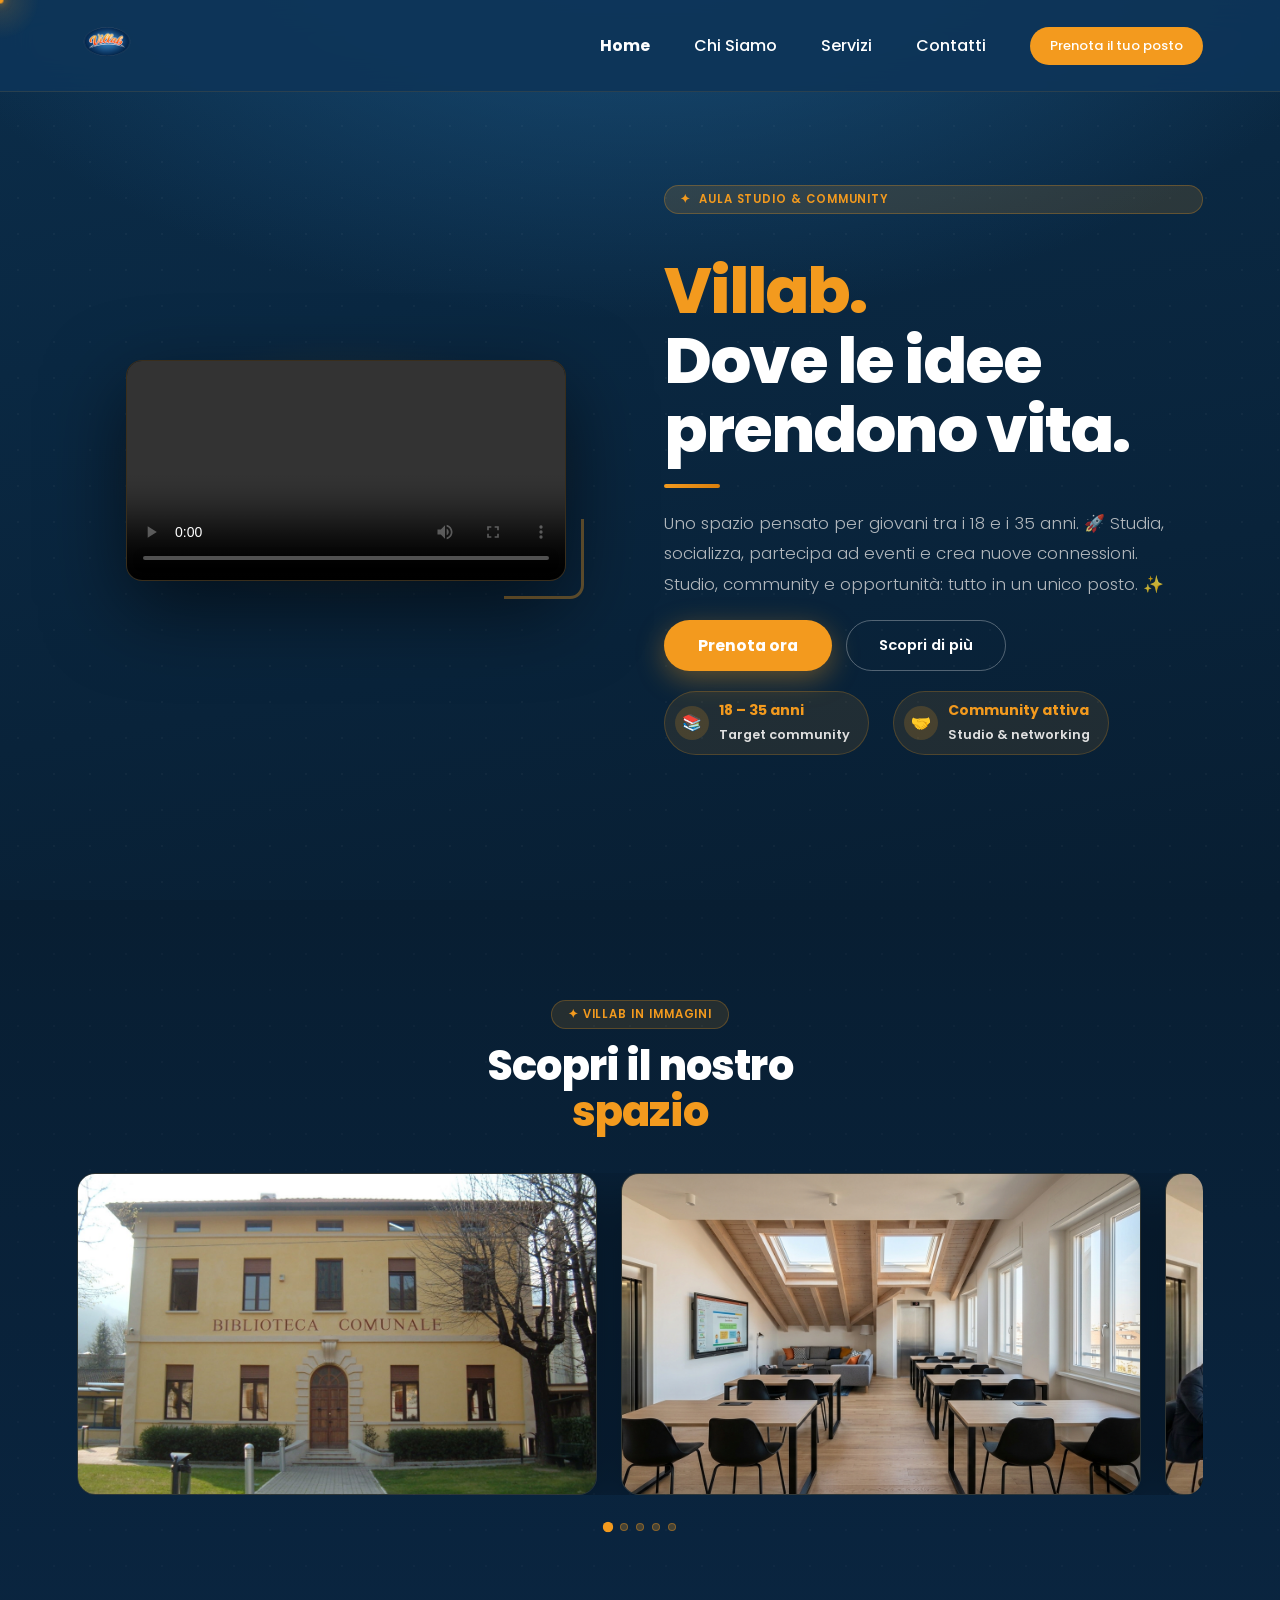
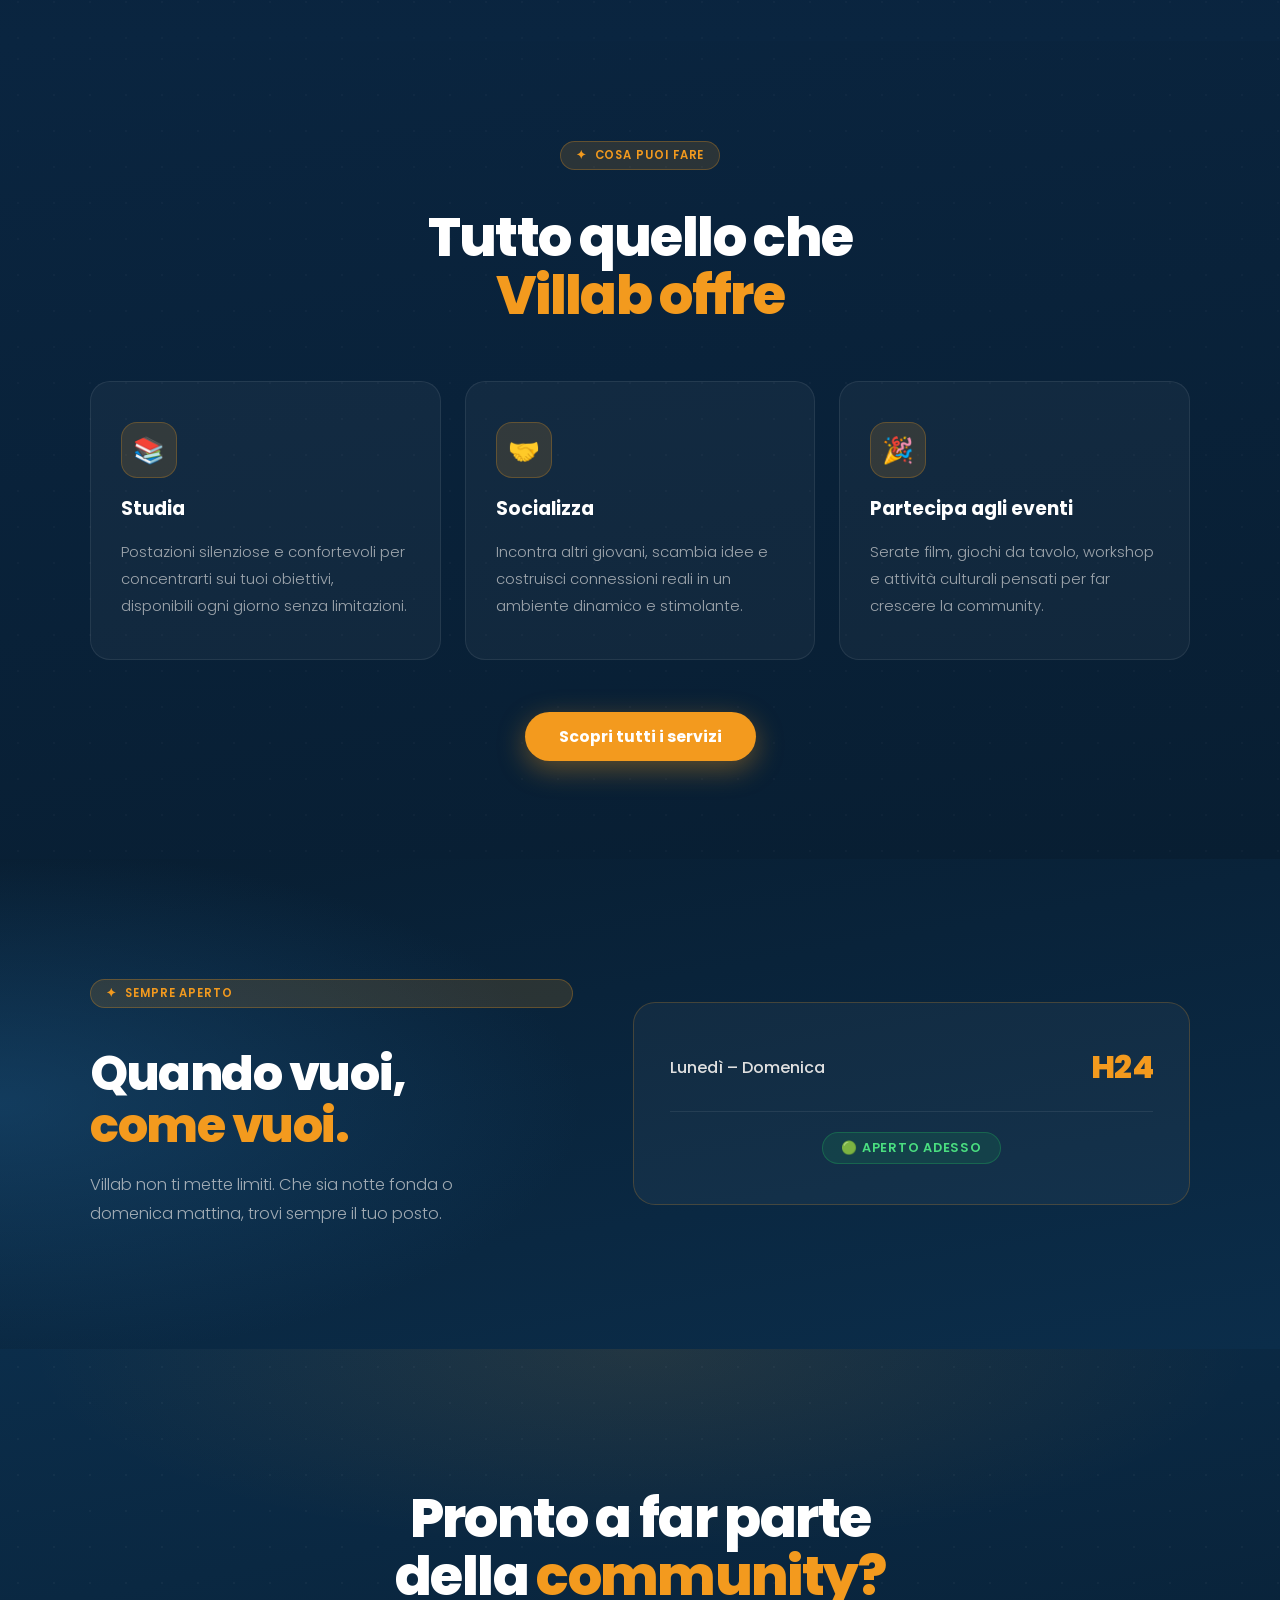
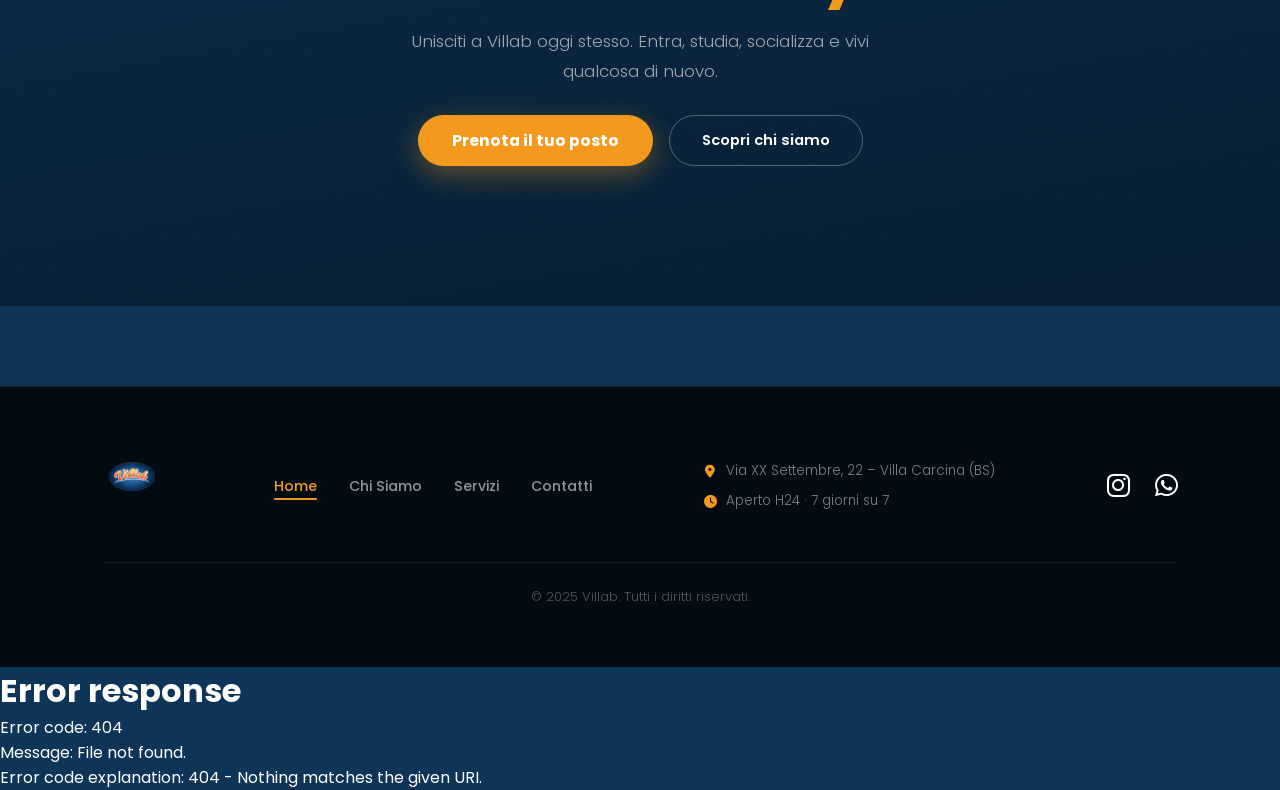
==== commit d5ecf7b1: "Add files via upload" ====
--- a/index.html
+++ b/index.html
@@ -10,9 +10,20 @@
   <link rel="icon" type="image/png" href="images/logo.png" />
   <link rel="stylesheet" href="css/styleWeb.css">
   <link rel="stylesheet" href="https://cdnjs.cloudflare.com/ajax/libs/font-awesome/6.5.0/css/all.min.css" />
+  
 </head>
 
 <body>
+<!-- ===== CHATBOT VILLAB ===== -->
+    <script>
+      fetch('villab/chatbot-villab.html')
+        .then(function(r){ return r.text(); })
+        .then(function(html){
+          var div = document.createElement('div');
+          div.innerHTML = html;
+          document.body.appendChild(div);
+        });
+    </script>
   <!-- Cursore personalizzato -->
   <div class="cursor-ring" id="cursorRing"></div>
   <div class="cursor-dot" id="cursorDot"></div>
@@ -48,17 +59,16 @@
 
     <!-- Colonna SINISTRA – Video Avatar -->
     <div class="hero-col-img">
-      <div class="avatar-wrap">
-        <video
-          src="video/avatar-quasi-definitivo.mp4"
-          autoplay
-          loop
-          playsinline
-          controls
-          aria-label="Video avatar Villab"
-          style="max-height: 420px; width: 100%; object-fit: contain; border-radius: 16px;"
-        ></video>
-      </div>
+   <div class="avatar-wrap">
+  <video
+    src="video/avatar-quasi-definitivo.mp4"
+    loop
+    playsinline
+    controls
+    aria-label="Video avatar Villab"
+    style="max-height: 420px; width: 100%; object-fit: contain; border-radius: 16px;"
+  ></video>
+</div>
     </div>
 
     <!-- Colonna DESTRA – Testo -->
@@ -381,675 +391,7 @@
   </script>
 
 
-  <!-- ========== CHATBOT FLOTTANTE – DECISION TREE (v2) ========== -->
-  <style>
-    /* --- FAB --- */
-    #vb-fab {
-      position: fixed;
-      bottom: 28px;
-      right: 28px;
-      width: 66px;
-      height: 66px;
-      border-radius: 50%;
-      background: transparent;
-      border: none;
-      cursor: pointer;
-      z-index: 9999;
-      padding: 0;
-      overflow: hidden;
-      box-shadow: 0 6px 28px rgba(243,154,30,0.45);
-      transition: transform .25s, box-shadow .25s;
-    }
-    #vb-fab:hover {
-      transform: scale(1.08);
-      box-shadow: 0 8px 36px rgba(243,154,30,0.6);
-    }
-    #vb-fab img {
-      width: 100%;
-      height: 100%;
-      object-fit: cover;
-      border-radius: 50%;
-      display: block;
-    }
-    #vb-fab::after {
-      content: '';
-      position: absolute;
-      inset: -4px;
-      border-radius: 50%;
-      border: 2px solid rgba(243,154,30,0.55);
-      animation: vb-pulse 2s infinite;
-    }
-    #vb-fab.open::after { display: none; }
-    @keyframes vb-pulse { 0%,100%{opacity:1} 50%{opacity:.3} }
-
-    /* --- Finestra chat --- */
-    #vb-window {
-      position: fixed;
-      bottom: 110px;
-      right: 28px;
-      width: 370px;
-      max-width: calc(100vw - 40px);
-      height: 560px;
-      max-height: calc(100vh - 130px);
-      background: linear-gradient(160deg, #0b2d4a 0%, #081e32 100%);
-      border: 1px solid rgba(243,154,30,0.22);
-      border-radius: 22px;
-      display: flex;
-      flex-direction: column;
-      z-index: 9998;
-      box-shadow: 0 24px 70px rgba(0,0,0,0.55);
-      overflow: hidden;
-      transform: scale(0.92) translateY(16px);
-      opacity: 0;
-      pointer-events: none;
-      transition: transform .28s cubic-bezier(.34,1.56,.64,1), opacity .22s ease;
-    }
-    #vb-window.open {
-      transform: scale(1) translateY(0);
-      opacity: 1;
-      pointer-events: all;
-    }
-
-    /* --- Header --- */
-    #vb-header {
-      display: flex;
-      align-items: center;
-      gap: 12px;
-      padding: 14px 18px;
-      background: rgba(14,53,88,0.85);
-      border-bottom: 1px solid rgba(243,154,30,0.18);
-      flex-shrink: 0;
-    }
-    #vb-avatar {
-      width: 40px;
-      height: 40px;
-      border-radius: 50%;
-      object-fit: cover;
-      border: 2px solid var(--villab-orange);
-      flex-shrink: 0;
-    }
-    .vb-header-info { flex: 1; }
-    .vb-header-name {
-      font-size: .88rem;
-      font-weight: 700;
-      color: #fff;
-      line-height: 1.2;
-    }
-    .vb-header-status {
-      font-size: .72rem;
-      color: var(--villab-orange);
-      font-weight: 500;
-      display: flex;
-      align-items: center;
-      gap: 5px;
-    }
-    .vb-status-dot {
-      width: 7px;
-      height: 7px;
-      background: #4ade80;
-      border-radius: 50%;
-      display: inline-block;
-    }
-    #vb-close-btn {
-      background: none;
-      border: none;
-      cursor: pointer;
-      color: rgba(255,255,255,0.45);
-      font-size: 20px;
-      line-height: 1;
-      padding: 4px;
-      transition: color .2s;
-      font-family: "Poppins", sans-serif;
-    }
-    #vb-close-btn:hover { color: #fff; }
-
-    /* --- Messaggi --- */
-    #vb-messages {
-      flex: 1;
-      overflow-y: auto;
-      padding: 18px 14px;
-      display: flex;
-      flex-direction: column;
-      gap: 10px;
-      scrollbar-width: thin;
-      scrollbar-color: rgba(243,154,30,0.25) transparent;
-    }
-    #vb-messages::-webkit-scrollbar { width: 4px; }
-    #vb-messages::-webkit-scrollbar-thumb {
-      background: rgba(243,154,30,0.3);
-      border-radius: 4px;
-    }
-    .vb-msg {
-      display: flex;
-      gap: 8px;
-      align-items: flex-end;
-      animation: vbFadeUp .3s ease both;
-    }
-    @keyframes vbFadeUp {
-      from { opacity:0; transform:translateY(10px); }
-      to   { opacity:1; transform:translateY(0); }
-    }
-    .vb-msg-bot { justify-content: flex-start; }
-    .vb-msg-bot .vb-bubble {
-      background: rgba(30,90,137,0.35);
-      border: 1px solid rgba(243,154,30,0.15);
-      border-radius: 18px 18px 18px 4px;
-      color: #fff;
-      padding: 11px 15px;
-      font-size: .87rem;
-      line-height: 1.6;
-      max-width: 82%;
-      white-space: pre-line;
-    }
-    .vb-msg-bot .vb-bubble a { color: var(--villab-orange); }
-    .vb-mini-avatar {
-      width: 28px;
-      height: 28px;
-      border-radius: 50%;
-      object-fit: cover;
-      border: 1.5px solid var(--villab-orange);
-      flex-shrink: 0;
-    }
-    .vb-msg-user { justify-content: flex-end; }
-    .vb-msg-user .vb-bubble {
-      background: var(--villab-orange);
-      border-radius: 18px 18px 4px 18px;
-      color: var(--primary-blue);
-      padding: 11px 15px;
-      font-size: .87rem;
-      font-weight: 600;
-      line-height: 1.5;
-      max-width: 78%;
-    }
-
-    /* Typing */
-    .vb-typing .vb-bubble {
-      display: flex;
-      align-items: center;
-      gap: 5px;
-      padding: 12px 16px;
-    }
-    .vb-typing-dot {
-      width: 7px;
-      height: 7px;
-      background: rgba(255,255,255,0.55);
-      border-radius: 50%;
-      animation: vbBounce 1.1s infinite ease-in-out;
-    }
-    .vb-typing-dot:nth-child(2) { animation-delay:.18s; }
-    .vb-typing-dot:nth-child(3) { animation-delay:.36s; }
-    @keyframes vbBounce {
-      0%,80%,100% { transform:translateY(0); opacity:.45; }
-      40%         { transform:translateY(-6px); opacity:1; }
-    }
-    .vb-typing-text {
-      font-size: .8rem;
-      color: rgba(255,255,255,0.5);
-      font-style: italic;
-      margin-left: 4px;
-    }
-
-    /* --- Opzioni --- */
-    #vb-options {
-      padding: 10px 14px 16px;
-      display: flex;
-      flex-direction: column;
-      gap: 7px;
-      flex-shrink: 0;
-      border-top: 1px solid rgba(243,154,30,0.1);
-    }
-    .vb-opt-btn {
-      background: rgba(14,53,88,0.6);
-      border: 1px solid rgba(243,154,30,0.25);
-      border-radius: 50px;
-      color: #fff;
-      font-family: "Poppins", sans-serif;
-      font-size: .82rem;
-      font-weight: 500;
-      padding: 9px 16px;
-      cursor: pointer;
-      text-align: left;
-      transition: background .2s, border-color .2s, transform .15s;
-    }
-    .vb-opt-btn:hover {
-      background: rgba(243,154,30,0.15);
-      border-color: var(--villab-orange);
-      transform: translateX(3px);
-    }
-    .vb-opt-btn:active { transform: scale(0.97); }
-
-    @media (max-width: 480px) {
-      #vb-window { width: calc(100vw - 22px); right: 11px; bottom: 96px; }
-      #vb-fab    { bottom: 16px; right: 14px; width: 60px; height: 60px; }
-    }
-  </style>
-
-  <!-- FAB -->
-  <button id="vb-fab" aria-label="Apri chatbot Villab">
-    <img src="images/IconaChatbot.png" alt="Villab Bot" />
-  </button>
-
-  <!-- Finestra chat -->
-  <div id="vb-window" role="dialog" aria-label="Chat Villab">
-    <div id="vb-header">
-      <img id="vb-avatar" src="images/IconaChatbot.png" alt="Villab Bot" />
-      <div class="vb-header-info">
-        <div class="vb-header-name">Assistente Villab</div>
-        <div class="vb-header-status"><span class="vb-status-dot"></span>Online</div>
-      </div>
-      <button id="vb-close-btn" aria-label="Chiudi chat">✕</button>
-    </div>
-    <div id="vb-messages"></div>
-    <div id="vb-options"></div>
-  </div>
-
-  <script>
-  (function () {
-    /* ---- DECISION TREE ---- */
-    var TREE = {
-      home: {
-        bot: "👋 Ciao! Sono l'assistente di Villab, felice di aiutarti! Cosa vuoi sapere?",
-        options: [
-          { label: "🏛️ Cos'è Villab",      next: "cose" },
-          { label: "ℹ️ Info pratiche",      next: "info" },
-          { label: "🎯 Servizi e attività", next: "servizi" }
-        ]
-      },
-      cose: {
-        bot: "Villab è un'aula studio e centro giovani pensato per ragazzi tra i 18 e i 35 anni. Uno spazio accogliente dove studiare, lavorare, creare connessioni e stare bene insieme! 🌟",
-        options: [
-          { label: "📚 Spazio studio",      next: "spazioStudio" },
-          { label: "🤝 Community",          next: "community" },
-          { label: "🎂 Limite di età",      next: "limiteEta" },
-          { label: "🔙 Torna all'inizio",   next: "home" }
-        ]
-      },
-      limiteEta: {
-        bot: "Villab è dedicato ai giovani tra i 18 e i 35 anni. Questa fascia è stata scelta per creare uno spazio su misura per studenti, neolaureati e giovani lavoratori. Se hai dubbi sulla tua situazione, scrivici: saremo felici di chiarire! 😊",
-        options: [
-          { label: "📲 Come registrarsi",   next: "badge" },
-          { label: "💸 È gratuito?",        next: "gratuito" },
-          { label: "🔙 Torna all'inizio",   next: "home" }
-        ]
-      },
-      spazioStudio: {
-        bot: "Un ambiente tranquillo e ben attrezzato, con postazioni comode, Wi-Fi veloce e prese ovunque. Tutto quello che ti serve per studiare al meglio! 📖✨",
-        options: [
-          { label: "💡 Servizi",            next: "servizi" },
-          { label: "📅 Prenotazione",       next: "prenotazione" },
-          { label: "🍕 Posso mangiare?",    next: "mangiare" },
-          { label: "🔙 Torna all'inizio",   next: "home" }
-        ]
-      },
-      community: {
-        bot: "Villab non è solo studio! È un luogo vivo, fatto di incontri, idee nuove e relazioni tra giovani del territorio. Potresti trovare il tuo prossimo amico o collaboratore qui! 🤝",
-        options: [
-          { label: "🎉 Socializzare",       next: "socializzare" },
-          { label: "💬 Contatti",           next: "contatti" },
-          { label: "🔙 Torna all'inizio",   next: "home" }
-        ]
-      },
-      info: {
-        bot: "Certo! Ecco le informazioni pratiche su Villab. Di cosa hai bisogno?",
-        options: [
-          { label: "🕐 Orari apertura",     next: "orari" },
-          { label: "🔑 Come accedere",      next: "accesso" },
-          { label: "💸 È gratuito?",        next: "gratuito" },
-          { label: "📍 Dove siamo",         next: "dove" },
-          { label: "♿ Accessibilità",       next: "accessibilita" },
-          { label: "🔙 Torna all'inizio",   next: "home" }
-        ]
-      },
-      orari: {
-        bot: "Villab è aperto tutti i giorni dalle 7:00 alle 24:00. Tanti orari per adattarsi ai tuoi ritmi! ⏰",
-        options: [
-          { label: "🌙 Posso venire la sera?", next: "sera" },
-          { label: "📅 Giorni di apertura",    next: "giorni" },
-          { label: "🔙 Torna all'inizio",      next: "home" }
-        ]
-      },
-      sera: {
-        bot: "Assolutamente sì! Villab è accessibile fino a mezzanotte. Perfetto per chi studia la sera o vuole incontrarsi dopo il lavoro. 🌙",
-        options: [
-          { label: "🔑 Come accedere",      next: "accesso" },
-          { label: "🔙 Torna all'inizio",   next: "home" }
-        ]
-      },
-      giorni: {
-        bot: "Villab è aperto 7 giorni su 7, weekend incluso. Non ti lasciamo mai senza uno spazio dove stare! 🎉",
-        options: [
-          { label: "🕐 Orari precisi",      next: "orari" },
-          { label: "🔙 Torna all'inizio",   next: "home" }
-        ]
-      },
-      accesso: {
-        bot: "Accedere a Villab è semplicissimo! Ti basta il badge digitale, poi puoi entrare dalla scala esterna o dall'ascensore. 🔑",
-        options: [
-          { label: "📲 Come ottenere il badge", next: "badge" },
-          { label: "🚪 Modalità ingresso",      next: "ingresso" },
-          { label: "♿ Accessibilità",           next: "accessibilita" },
-          { label: "🔙 Torna all'inizio",       next: "home" }
-        ]
-      },
-      badge: {
-        bot: "Richiedere il badge è facilissimo! Puoi farlo online compilando il modulo sul sito, scansionando il QR code oppure passando direttamente al Comune di Villa Carcina. 📲",
-        options: [
-          { label: "💸 È gratuito?",        next: "gratuito" },
-          { label: "📅 Prenotazione",       next: "prenotazione" },
-          { label: "🔙 Torna all'inizio",   next: "home" }
-        ]
-      },
-      ingresso: {
-        bot: "Hai due opzioni per entrare:\n🚪 Scala esterna — sempre disponibile negli orari di apertura.\n🛗 Ascensore — disponibile durante gli orari della biblioteca comunale.",
-        options: [
-          { label: "♿ Accessibilità",       next: "accessibilita" },
-          { label: "🕐 Orari apertura",     next: "orari" },
-          { label: "🔙 Torna all'inizio",   next: "home" }
-        ]
-      },
-      accessibilita: {
-        bot: "Sì, Villab è accessibile anche a persone con disabilità motorie! 🙌 È disponibile l'ascensore per raggiungere la mansarda durante gli orari della biblioteca. Per qualsiasi esigenza specifica, non esitare a contattarci: faremo il possibile per aiutarti!",
-        options: [
-          { label: "🚪 Modalità ingresso",  next: "ingresso" },
-          { label: "💬 Contattaci",         next: "contatti" },
-          { label: "🔙 Torna all'inizio",   next: "home" }
-        ]
-      },
-      parcheggio: {
-        bot: "Certo! Nelle vicinanze della biblioteca di Villa Carcina sono disponibili parcheggi pubblici gratuiti. Puoi arrivare tranquillamente in auto! 🚗",
-        options: [
-          { label: "🗺️ Indirizzo",          next: "indirizzo" },
-          { label: "🔑 Come accedere",      next: "accesso" },
-          { label: "🔙 Torna all'inizio",   next: "home" }
-        ]
-      },
-      gratuito: {
-        bot: "Ottima notizia: Villab è completamente gratuito o agevolato per chi è in possesso del badge! Studiare bene non deve costare. 🎓",
-        options: [
-          { label: "🪪 Serve la tessera?",  next: "tessera" },
-          { label: "💡 Cosa include",       next: "cosaInclude" },
-          { label: "🔙 Torna all'inizio",   next: "home" }
-        ]
-      },
-      tessera: {
-        bot: "Sì, occorre registrarsi per ottenere il badge. Ma tranquillo/a: la registrazione è semplice, rapida e gratuita. Puoi farlo online in pochi minuti! 😊",
-        options: [
-          { label: "📲 Come ottenere il badge", next: "badge" },
-          { label: "🔙 Torna all'inizio",       next: "home" }
-        ]
-      },
-      cosaInclude: {
-        bot: "Con il badge hai accesso a tutto: spazi studio, Wi-Fi veloce, prese elettriche e tutti i servizi base di Villab. Niente brutte sorprese! ✅",
-        options: [
-          { label: "💡 Tutti i servizi",    next: "servizi" },
-          { label: "🔙 Torna all'inizio",   next: "home" }
-        ]
-      },
-      dove: {
-        bot: "Ci trovi nella mansarda della biblioteca comunale di Villa Carcina. Una posizione comoda e facilmente raggiungibile! 📍",
-        options: [
-          { label: "🗺️ Indirizzo",          next: "indirizzo" },
-          { label: "🏛️ Posizione interna",  next: "posizioneInterna" },
-          { label: "🚗 Parcheggio vicino?", next: "parcheggio" },
-          { label: "🔙 Torna all'inizio",   next: "home" }
-        ]
-      },
-      indirizzo: {
-        bot: "📍 Via XX Settembre, 22 – Villa Carcina (BS)\n\nSe vuoi indicazioni stradali, puoi cercarlo su Google Maps!",
-        options: [
-          { label: "🚗 Parcheggio vicino?", next: "parcheggio" },
-          { label: "🏛️ Posizione interna",  next: "posizioneInterna" },
-          { label: "🔑 Come accedere",      next: "accesso" },
-          { label: "🔙 Torna all'inizio",   next: "home" }
-        ]
-      },
-      posizioneInterna: {
-        bot: "Villab si trova nella mansarda della biblioteca comunale. Puoi raggiungerci tramite la scala esterna (sempre disponibile) o l'ascensore (disponibile negli orari della biblioteca). 🏛️",
-        options: [
-          { label: "🚪 Modalità ingresso",  next: "ingresso" },
-          { label: "🚗 Parcheggio vicino?", next: "parcheggio" },
-          { label: "🔙 Torna all'inizio",   next: "home" }
-        ]
-      },
-      servizi: {
-        bot: "Villab è attrezzato per farti lavorare e studiare al meglio! Trovi Wi-Fi veloce, prese elettriche, sale riunioni e una bacheca informativa. 💡",
-        options: [
-          { label: "📶 Wi-Fi e postazioni", next: "wifi" },
-          { label: "🏛️ Spazi disponibili",  next: "spazi" },
-          { label: "📋 Sale riunioni",       next: "saleRiunioni" },
-          { label: "🎉 Socializzare",        next: "socializzare" },
-          { label: "🍕 Posso mangiare?",    next: "mangiare" },
-          { label: "🔙 Torna all'inizio",   next: "home" }
-        ]
-      },
-      mangiare: {
-        bot: "Certo, puoi portare da mangiare e da bere! 🍕☕ Villab è uno spazio giovane e informale: sentiti libero/a di fare una pausa come si deve. Ti chiediamo solo di mantenere gli spazi puliti e ordinati per tutti. Grazie! 🙏",
-        options: [
-          { label: "🏛️ Spazi disponibili",  next: "spazi" },
-          { label: "💡 Altri servizi",      next: "servizi" },
-          { label: "🔙 Torna all'inizio",   next: "home" }
-        ]
-      },
-      wifi: {
-        bot: "Connessione Wi-Fi veloce e prese elettriche in tutti gli spazi studio. Porta il tuo dispositivo e sei pronto/a a partire! 💻⚡",
-        options: [
-          { label: "🏛️ Spazi disponibili",  next: "spazi" },
-          { label: "📅 Prenotazione",       next: "prenotazione" },
-          { label: "🔙 Torna all'inizio",   next: "home" }
-        ]
-      },
-      spazi: {
-        bot: "Villab mette a disposizione spazi diversi per ogni momento della giornata:\n📖 Area studio silenziosa\n☕ Area relax\n🎤 Spazi per eventi e attività",
-        options: [
-          { label: "📋 Sale riunioni",      next: "saleRiunioni" },
-          { label: "🎉 Socializzare",       next: "socializzare" },
-          { label: "🍕 Posso mangiare?",   next: "mangiare" },
-          { label: "🔙 Torna all'inizio",   next: "home" }
-        ]
-      },
-      prenotazione: {
-        bot: "I posti sono solitamente liberi, ma puoi prenotare online per avere la certezza del tuo spazio. Meglio non rischiare nei giorni di punta! 📅",
-        options: [
-          { label: "💻 Come prenotare",    next: "comePrenotare" },
-          { label: "🪑 Posti disponibili", next: "posti" },
-          { label: "🔙 Torna all'inizio",  next: "home" }
-        ]
-      },
-      comePrenotare: {
-        bot: "La prenotazione è semplice e veloce! Puoi farlo direttamente online sul sito di Villab oppure contattandoci via WhatsApp o Instagram. 📲",
-        options: [
-          { label: "💬 Contatti",           next: "contatti" },
-          { label: "🔙 Torna all'inizio",   next: "home" }
-        ]
-      },
-      posti: {
-        bot: "Di solito trovi posto senza problemi! In caso di grande affluenza potrebbe essere necessaria la prenotazione anticipata, ma ti avvisiamo sempre attraverso i nostri canali. 🪑",
-        options: [
-          { label: "📅 Come prenotare",     next: "comePrenotare" },
-          { label: "📸 Seguici su IG",      next: "instagram" },
-          { label: "🔙 Torna all'inizio",   next: "home" }
-        ]
-      },
-      socializzare: {
-        bot: "A Villab organizziamo serate, giochi da tavolo e workshop per incontrare nuove persone e divertirsi insieme! Vieni a scoprire chi siamo. 🎉",
-        options: [
-          { label: "🎲 Tipi di eventi",     next: "eventi" },
-          { label: "🤝 Networking",         next: "networking" },
-          { label: "🔙 Torna all'inizio",   next: "home" }
-        ]
-      },
-      eventi: {
-        bot: "Il nostro calendario è ricco di appuntamenti:\n🎬 Serate cinema\n🎲 Giochi da tavolo\n🎤 Workshop e incontri tematici\n\nSeguici su Instagram per non perderti nulla!",
-        options: [
-          { label: "📸 Instagram",          next: "instagram" },
-          { label: "🔙 Torna all'inizio",   next: "home" }
-        ]
-      },
-      networking: {
-        bot: "Villab è il posto perfetto per conoscere altri giovani del territorio, collaborare su progetti e creare nuove opportunità. Non sai mai chi potresti incontrare! 🤝✨",
-        options: [
-          { label: "💬 Contattaci",         next: "contatti" },
-          { label: "🔙 Torna all'inizio",   next: "home" }
-        ]
-      },
-      saleRiunioni: {
-        bot: "Le sale riunioni sono prenotabili su richiesta e sono perfette per gruppi studio, team e associazioni. Uno spazio tutto vostro! 🏛️",
-        options: [
-          { label: "👥 Per chi sono",       next: "perChiRiunioni" },
-          { label: "📅 Come prenotare",     next: "prenotaRiunione" },
-          { label: "🔙 Torna all'inizio",   next: "home" }
-        ]
-      },
-      perChiRiunioni: {
-        bot: "Le sale sono pensate per gruppi studio, team di lavoro, associazioni giovanili e piccoli progetti condivisi. Se avete bisogno di uno spazio tranquillo per ragionare insieme, siete nel posto giusto! 👥",
-        options: [
-          { label: "📅 Come prenotare",     next: "prenotaRiunione" },
-          { label: "🔙 Torna all'inizio",   next: "home" }
-        ]
-      },
-      prenotaRiunione: {
-        bot: "Per prenotare una sala riunioni contattaci via WhatsApp o Instagram. Ti risponderemo al più presto e troveremo la soluzione giusta per te! 😊",
-        options: [
-          { label: "📱 WhatsApp",           next: "whatsapp" },
-          { label: "📸 Instagram",          next: "instagram" },
-          { label: "🔙 Torna all'inizio",   next: "home" }
-        ]
-      },
-      contatti: {
-        bot: "Siamo sempre raggiungibili e felici di rispondere! Scegli il canale che preferisci. 😊",
-        options: [
-          { label: "📱 WhatsApp",           next: "whatsapp" },
-          { label: "📸 Instagram",          next: "instagram" },
-          { label: "🔙 Torna all'inizio",   next: "home" }
-        ]
-      },
-      whatsapp: {
-        bot: "Scrivici su WhatsApp, ti rispondiamo velocemente!\n📱 +39 320 696 6688\n\nSiamo disponibili tutti i giorni. 🙂",
-        options: [
-          { label: "📸 Instagram",          next: "instagram" },
-          { label: "🔙 Torna all'inizio",   next: "home" }
-        ]
-      },
-      instagram: {
-        bot: "Seguici su Instagram per restare aggiornato/a su eventi, novità e tutto quello che succede da Villab!\n📸 @villab_villacarcina",
-        options: [
-          { label: "📱 WhatsApp",           next: "whatsapp" },
-          { label: "🔙 Torna all'inizio",   next: "home" }
-        ]
-      }
-    };
-
-    var fab      = document.getElementById('vb-fab');
-    var win      = document.getElementById('vb-window');
-    var messages = document.getElementById('vb-messages');
-    var options  = document.getElementById('vb-options');
-    var closeBtn = document.getElementById('vb-close-btn');
-    var isWaiting = false;
-    var initialized = false;
-
-    fab.addEventListener('click', function () {
-      var isOpen = win.classList.contains('open');
-      if (isOpen) {
-        win.classList.remove('open');
-        fab.classList.remove('open');
-      } else {
-        win.classList.add('open');
-        fab.classList.add('open');
-        if (!initialized) { initialized = true; goToNode('home'); }
-      }
-    });
-
-    closeBtn.addEventListener('click', function () {
-      win.classList.remove('open');
-      fab.classList.remove('open');
-    });
-
-    function makeAvatar() {
-      var img = document.createElement('img');
-      img.className = 'vb-mini-avatar';
-      img.src = 'images/IconaChatbot.png';
-      img.alt = '';
-      return img;
-    }
-
-    function addBotMessage(text) {
-      var row = document.createElement('div');
-      row.className = 'vb-msg vb-msg-bot';
-      row.appendChild(makeAvatar());
-      var bubble = document.createElement('div');
-      bubble.className = 'vb-bubble';
-      bubble.textContent = text;
-      row.appendChild(bubble);
-      messages.appendChild(row);
-      scrollDown();
-    }
-
-    function addUserMessage(text) {
-      var row = document.createElement('div');
-      row.className = 'vb-msg vb-msg-user';
-      var bubble = document.createElement('div');
-      bubble.className = 'vb-bubble';
-      bubble.textContent = text;
-      row.appendChild(bubble);
-      messages.appendChild(row);
-      scrollDown();
-    }
-
-    function addTyping() {
-      var row = document.createElement('div');
-      row.className = 'vb-msg vb-msg-bot vb-typing';
-      row.id = 'vb-typing';
-      row.appendChild(makeAvatar());
-      var bubble = document.createElement('div');
-      bubble.className = 'vb-bubble';
-      bubble.innerHTML = '<span class="vb-typing-dot"></span><span class="vb-typing-dot"></span><span class="vb-typing-dot"></span><span class="vb-typing-text">Sto pensando…</span>';
-      row.appendChild(bubble);
-      messages.appendChild(row);
-      scrollDown();
-    }
-
-    function removeTyping() {
-      var el = document.getElementById('vb-typing');
-      if (el) el.remove();
-    }
-
-    function renderOptions(opts) {
-      options.innerHTML = '';
-      opts.forEach(function (opt) {
-        var btn = document.createElement('button');
-        btn.className = 'vb-opt-btn';
-        btn.textContent = opt.label;
-        btn.addEventListener('click', function () { handleChoice(opt.label, opt.next); });
-        options.appendChild(btn);
-      });
-    }
-
-    function handleChoice(label, next) {
-      if (isWaiting) return;
-      isWaiting = true;
-      addUserMessage(label);
-      options.innerHTML = '';
-      addTyping();
-      setTimeout(function () {
-        removeTyping();
-        goToNode(next);
-        isWaiting = false;
-      }, 1800);
-    }
-
-    function goToNode(nodeId) {
-      var node = TREE[nodeId];
-      if (!node) return;
-      addBotMessage(node.bot);
-      renderOptions(node.options);
-    }
-
-    function scrollDown() {
-      messages.scrollTop = messages.scrollHeight;
-    }
-  })();
-  </script>
-
+  
 
   <script>
     /* ---- Cursore Spotlight ---- */
@@ -1090,4 +432,4 @@
     })();
   </script>
 </body>
-</html>
+</html>
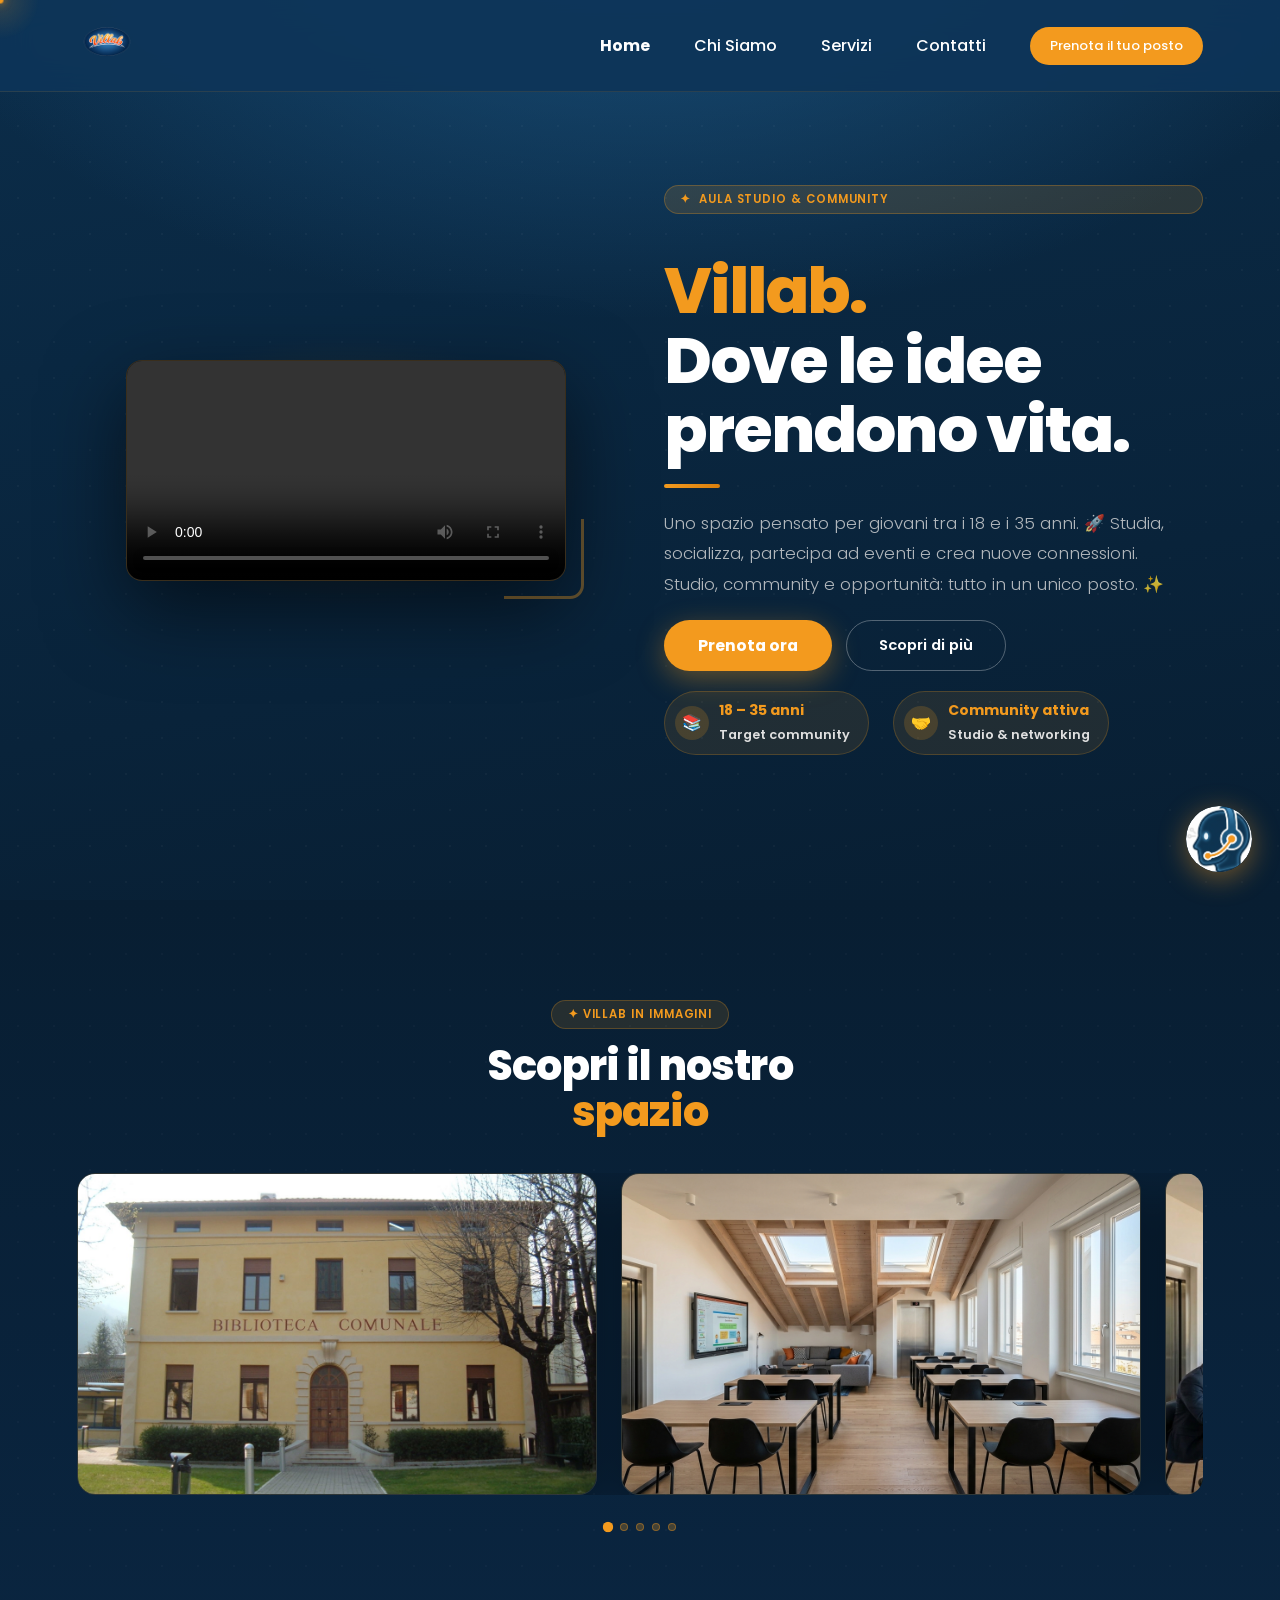
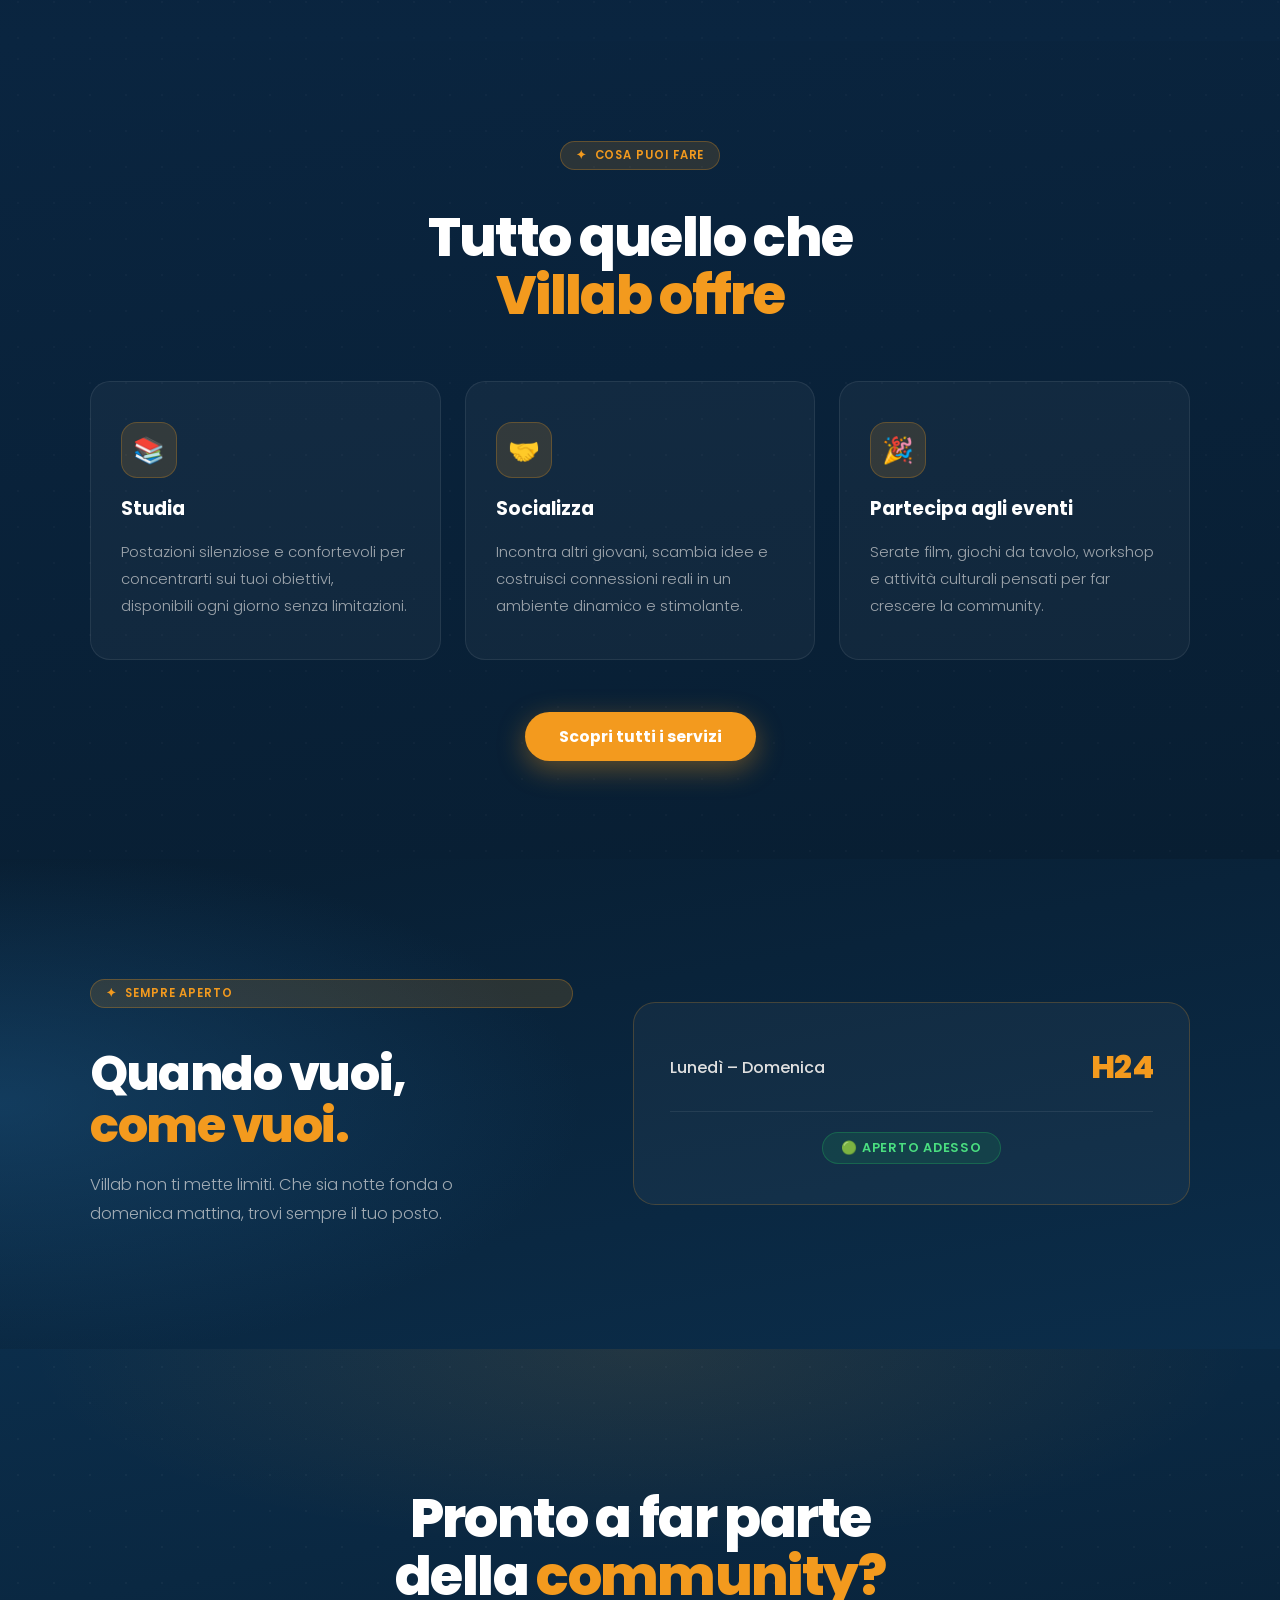
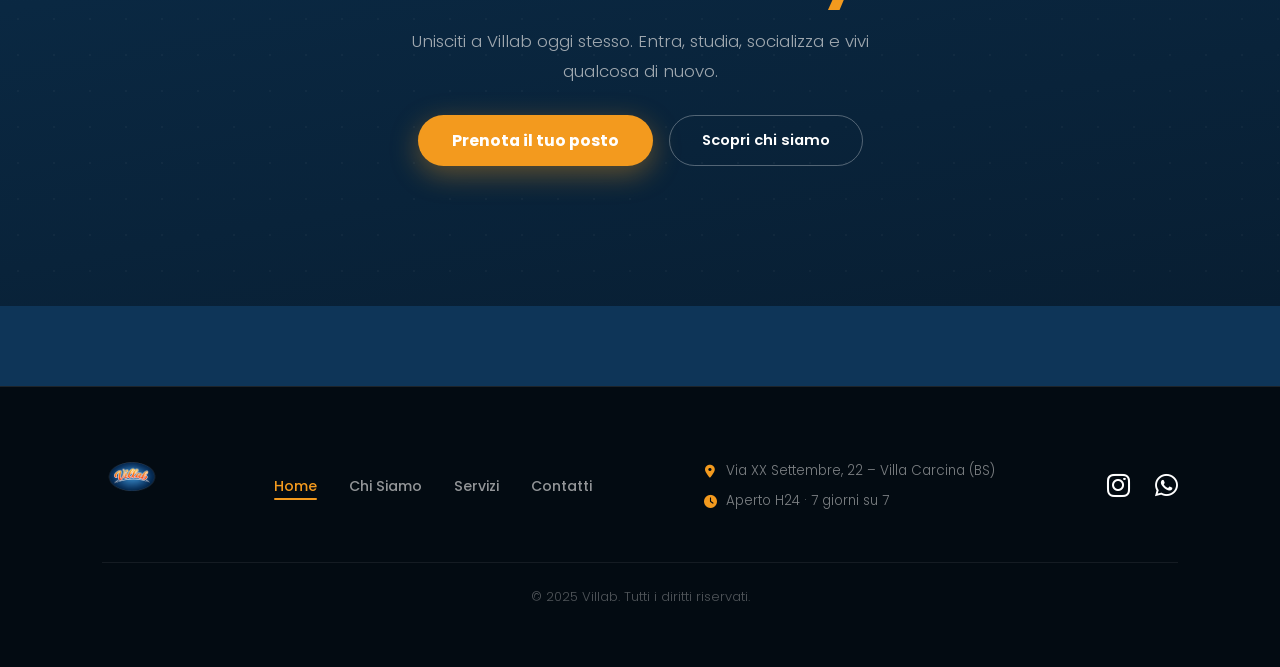
==== commit 527cd8dc: "Update index.html" ====
--- a/index.html
+++ b/index.html
@@ -14,16 +14,6 @@
 </head>
 
 <body>
-<!-- ===== CHATBOT VILLAB ===== -->
-    <script>
-      fetch('villab/chatbot-villab.html')
-        .then(function(r){ return r.text(); })
-        .then(function(html){
-          var div = document.createElement('div');
-          div.innerHTML = html;
-          document.body.appendChild(div);
-        });
-    </script>
   <!-- Cursore personalizzato -->
   <div class="cursor-ring" id="cursorRing"></div>
   <div class="cursor-dot" id="cursorDot"></div>
@@ -431,5 +421,710 @@
       });
     })();
   </script>
+  <!-- ===== CHATBOT VILLAB ===== -->
+<!-- ========== CHATBOT FLOTTANTE – DECISION TREE (v2) ========== -->
+  <style>
+    /* --- FAB --- */
+    #vb-fab {
+      position: fixed;
+      bottom: 28px;
+      right: 28px;
+      width: 66px;
+      height: 66px;
+      border-radius: 50%;
+      background: transparent;
+      border: none;
+      cursor: pointer;
+      z-index: 9999;
+      padding: 0;
+      overflow: hidden;
+      box-shadow: 0 6px 28px rgba(243,154,30,0.45);
+      transition: transform .25s, box-shadow .25s;
+    }
+    #vb-fab:hover {
+      transform: scale(1.08);
+      box-shadow: 0 8px 36px rgba(243,154,30,0.6);
+    }
+    #vb-fab img {
+      width: 100%;
+      height: 100%;
+      object-fit: cover;
+      border-radius: 50%;
+      display: block;
+    }
+    #vb-fab::after {
+      content: '';
+      position: absolute;
+      inset: -4px;
+      border-radius: 50%;
+      border: 2px solid rgba(243,154,30,0.55);
+      animation: vb-pulse 2s infinite;
+    }
+    #vb-fab.open::after { display: none; }
+    @keyframes vb-pulse { 0%,100%{opacity:1} 50%{opacity:.3} }
+
+    /* --- Finestra chat --- */
+    #vb-window {
+      position: fixed;
+      bottom: 110px;
+      right: 28px;
+      width: 370px;
+      max-width: calc(100vw - 40px);
+      height: 560px;
+      max-height: calc(100vh - 130px);
+      background: linear-gradient(160deg, #0b2d4a 0%, #081e32 100%);
+      border: 1px solid rgba(243,154,30,0.22);
+      border-radius: 22px;
+      display: flex;
+      flex-direction: column;
+      z-index: 9998;
+      box-shadow: 0 24px 70px rgba(0,0,0,0.55);
+      overflow: hidden;
+      transform: scale(0.92) translateY(16px);
+      opacity: 0;
+      pointer-events: none;
+      transition: transform .28s cubic-bezier(.34,1.56,.64,1), opacity .22s ease;
+    }
+    #vb-window.open {
+      transform: scale(1) translateY(0);
+      opacity: 1;
+      pointer-events: all;
+    }
+
+    /* --- Header --- */
+    #vb-header {
+      display: flex;
+      align-items: center;
+      gap: 12px;
+      padding: 14px 18px;
+      background: rgba(14,53,88,0.85);
+      border-bottom: 1px solid rgba(243,154,30,0.18);
+      flex-shrink: 0;
+    }
+    #vb-avatar {
+      width: 40px;
+      height: 40px;
+      border-radius: 50%;
+      object-fit: cover;
+      border: 2px solid var(--villab-orange);
+      flex-shrink: 0;
+    }
+    .vb-header-info { flex: 1; }
+    .vb-header-name {
+      font-size: .88rem;
+      font-weight: 700;
+      color: #fff;
+      line-height: 1.2;
+    }
+    .vb-header-status {
+      font-size: .72rem;
+      color: var(--villab-orange);
+      font-weight: 500;
+      display: flex;
+      align-items: center;
+      gap: 5px;
+    }
+    .vb-status-dot {
+      width: 7px;
+      height: 7px;
+      background: #4ade80;
+      border-radius: 50%;
+      display: inline-block;
+    }
+    #vb-close-btn {
+      background: none;
+      border: none;
+      cursor: pointer;
+      color: rgba(255,255,255,0.45);
+      font-size: 20px;
+      line-height: 1;
+      padding: 4px;
+      transition: color .2s;
+      font-family: "Poppins", sans-serif;
+    }
+    #vb-close-btn:hover { color: #fff; }
+
+    /* --- Messaggi --- */
+    #vb-messages {
+      flex: 1;
+      overflow-y: auto;
+      padding: 18px 14px;
+      display: flex;
+      flex-direction: column;
+      gap: 10px;
+      scrollbar-width: thin;
+      scrollbar-color: rgba(243,154,30,0.25) transparent;
+    }
+    #vb-messages::-webkit-scrollbar { width: 4px; }
+    #vb-messages::-webkit-scrollbar-thumb {
+      background: rgba(243,154,30,0.3);
+      border-radius: 4px;
+    }
+    .vb-msg {
+      display: flex;
+      gap: 8px;
+      align-items: flex-end;
+      animation: vbFadeUp .3s ease both;
+    }
+    @keyframes vbFadeUp {
+      from { opacity:0; transform:translateY(10px); }
+      to   { opacity:1; transform:translateY(0); }
+    }
+    .vb-msg-bot { justify-content: flex-start; }
+    .vb-msg-bot .vb-bubble {
+      background: rgba(30,90,137,0.35);
+      border: 1px solid rgba(243,154,30,0.15);
+      border-radius: 18px 18px 18px 4px;
+      color: #fff;
+      padding: 11px 15px;
+      font-size: .87rem;
+      line-height: 1.6;
+      max-width: 82%;
+      white-space: pre-line;
+    }
+    .vb-msg-bot .vb-bubble a { color: var(--villab-orange); }
+    .vb-mini-avatar {
+      width: 28px;
+      height: 28px;
+      border-radius: 50%;
+      object-fit: cover;
+      border: 1.5px solid var(--villab-orange);
+      flex-shrink: 0;
+    }
+    .vb-msg-user { justify-content: flex-end; }
+    .vb-msg-user .vb-bubble {
+      background: var(--villab-orange);
+      border-radius: 18px 18px 4px 18px;
+      color: var(--primary-blue);
+      padding: 11px 15px;
+      font-size: .87rem;
+      font-weight: 600;
+      line-height: 1.5;
+      max-width: 78%;
+    }
+
+    /* Typing */
+    .vb-typing .vb-bubble {
+      display: flex;
+      align-items: center;
+      gap: 5px;
+      padding: 12px 16px;
+    }
+    .vb-typing-dot {
+      width: 7px;
+      height: 7px;
+      background: rgba(255,255,255,0.55);
+      border-radius: 50%;
+      animation: vbBounce 1.1s infinite ease-in-out;
+    }
+    .vb-typing-dot:nth-child(2) { animation-delay:.18s; }
+    .vb-typing-dot:nth-child(3) { animation-delay:.36s; }
+    @keyframes vbBounce {
+      0%,80%,100% { transform:translateY(0); opacity:.45; }
+      40%         { transform:translateY(-6px); opacity:1; }
+    }
+    .vb-typing-text {
+      font-size: .8rem;
+      color: rgba(255,255,255,0.5);
+      font-style: italic;
+      margin-left: 4px;
+    }
+
+    /* --- Opzioni --- */
+    #vb-options {
+      padding: 10px 14px 16px;
+      display: flex;
+      flex-direction: column;
+      gap: 7px;
+      flex-shrink: 0;
+      border-top: 1px solid rgba(243,154,30,0.1);
+    }
+    .vb-opt-btn {
+      background: rgba(14,53,88,0.6);
+      border: 1px solid rgba(243,154,30,0.25);
+      border-radius: 50px;
+      color: #fff;
+      font-family: "Poppins", sans-serif;
+      font-size: .82rem;
+      font-weight: 500;
+      padding: 9px 16px;
+      cursor: pointer;
+      text-align: left;
+      transition: background .2s, border-color .2s, transform .15s;
+    }
+    .vb-opt-btn:hover {
+      background: rgba(243,154,30,0.15);
+      border-color: var(--villab-orange);
+      transform: translateX(3px);
+    }
+    .vb-opt-btn:active { transform: scale(0.97); }
+
+    @media (max-width: 480px) {
+      #vb-window { width: calc(100vw - 22px); right: 11px; bottom: 96px; }
+      #vb-fab    { bottom: 16px; right: 14px; width: 60px; height: 60px; }
+    }
+  </style>
+
+  <!-- FAB -->
+  <button id="vb-fab" aria-label="Apri chatbot Villab">
+    <img src="images/IconaChatbot.png" alt="Villab Bot" />
+  </button>
+
+  <!-- Finestra chat -->
+  <div id="vb-window" role="dialog" aria-label="Chat Villab">
+    <div id="vb-header">
+      <img id="vb-avatar" src="images/IconaChatbot.png" alt="Villab Bot" />
+      <div class="vb-header-info">
+        <div class="vb-header-name">Assistente Villab</div>
+        <div class="vb-header-status"><span class="vb-status-dot"></span>Online</div>
+      </div>
+      <button id="vb-close-btn" aria-label="Chiudi chat">✕</button>
+    </div>
+    <div id="vb-messages"></div>
+    <div id="vb-options"></div>
+  </div>
+
+  <script>
+  (function () {
+    /* ---- DECISION TREE ---- */
+    var TREE = {
+      home: {
+        bot: "👋 Ciao! Sono l'assistente di Villab, felice di aiutarti! Cosa vuoi sapere?",
+        options: [
+          { label: "🏛️ Cos'è Villab",      next: "cose" },
+          { label: "ℹ️ Info pratiche",      next: "info" },
+          { label: "🎯 Servizi e attività", next: "servizi" }
+        ]
+      },
+      cose: {
+        bot: "Villab è un'aula studio e centro giovani pensato per ragazzi tra i 18 e i 35 anni. Uno spazio accogliente dove studiare, lavorare, creare connessioni e stare bene insieme! 🌟",
+        options: [
+          { label: "📚 Spazio studio",      next: "spazioStudio" },
+          { label: "🤝 Community",          next: "community" },
+          { label: "🎂 Limite di età",      next: "limiteEta" },
+          { label: "🔙 Torna all'inizio",   next: "home" }
+        ]
+      },
+      limiteEta: {
+        bot: "Villab è dedicato ai giovani tra i 18 e i 35 anni. Questa fascia è stata scelta per creare uno spazio su misura per studenti, neolaureati e giovani lavoratori. Se hai dubbi sulla tua situazione, scrivici: saremo felici di chiarire! 😊",
+        options: [
+          { label: "📲 Come registrarsi",   next: "badge" },
+          { label: "💸 È gratuito?",        next: "gratuito" },
+          { label: "🔙 Torna all'inizio",   next: "home" }
+        ]
+      },
+      spazioStudio: {
+        bot: "Un ambiente tranquillo e ben attrezzato, con postazioni comode, Wi-Fi veloce e prese ovunque. Tutto quello che ti serve per studiare al meglio! 📖✨",
+        options: [
+          { label: "💡 Servizi",            next: "servizi" },
+          { label: "📅 Prenotazione",       next: "prenotazione" },
+          { label: "🍕 Posso mangiare?",    next: "mangiare" },
+          { label: "🔙 Torna all'inizio",   next: "home" }
+        ]
+      },
+      community: {
+        bot: "Villab non è solo studio! È un luogo vivo, fatto di incontri, idee nuove e relazioni tra giovani del territorio. Potresti trovare il tuo prossimo amico o collaboratore qui! 🤝",
+        options: [
+          { label: "🎉 Socializzare",       next: "socializzare" },
+          { label: "💬 Contatti",           next: "contatti" },
+          { label: "🔙 Torna all'inizio",   next: "home" }
+        ]
+      },
+      info: {
+        bot: "Certo! Ecco le informazioni pratiche su Villab. Di cosa hai bisogno?",
+        options: [
+          { label: "🕐 Orari apertura",     next: "orari" },
+          { label: "🔑 Come accedere",      next: "accesso" },
+          { label: "💸 È gratuito?",        next: "gratuito" },
+          { label: "📍 Dove siamo",         next: "dove" },
+          { label: "♿ Accessibilità",       next: "accessibilita" },
+          { label: "🔙 Torna all'inizio",   next: "home" }
+        ]
+      },
+      orari: {
+        bot: "Villab è aperto tutti i giorni dalle 7:00 alle 24:00. Tanti orari per adattarsi ai tuoi ritmi! ⏰",
+        options: [
+          { label: "🌙 Posso venire la sera?", next: "sera" },
+          { label: "📅 Giorni di apertura",    next: "giorni" },
+          { label: "🔙 Torna all'inizio",      next: "home" }
+        ]
+      },
+      sera: {
+        bot: "Assolutamente sì! Villab è accessibile fino a mezzanotte. Perfetto per chi studia la sera o vuole incontrarsi dopo il lavoro. 🌙",
+        options: [
+          { label: "🔑 Come accedere",      next: "accesso" },
+          { label: "🔙 Torna all'inizio",   next: "home" }
+        ]
+      },
+      giorni: {
+        bot: "Villab è aperto 7 giorni su 7, weekend incluso. Non ti lasciamo mai senza uno spazio dove stare! 🎉",
+        options: [
+          { label: "🕐 Orari precisi",      next: "orari" },
+          { label: "🔙 Torna all'inizio",   next: "home" }
+        ]
+      },
+      accesso: {
+        bot: "Accedere a Villab è semplicissimo! Ti basta il badge digitale, poi puoi entrare dalla scala esterna o dall'ascensore. 🔑",
+        options: [
+          { label: "📲 Come ottenere il badge", next: "badge" },
+          { label: "🚪 Modalità ingresso",      next: "ingresso" },
+          { label: "♿ Accessibilità",           next: "accessibilita" },
+          { label: "🔙 Torna all'inizio",       next: "home" }
+        ]
+      },
+      badge: {
+        bot: "Richiedere il badge è facilissimo! Puoi farlo online compilando il modulo sul sito, scansionando il QR code oppure passando direttamente al Comune di Villa Carcina. 📲",
+        options: [
+          { label: "💸 È gratuito?",        next: "gratuito" },
+          { label: "📅 Prenotazione",       next: "prenotazione" },
+          { label: "🔙 Torna all'inizio",   next: "home" }
+        ]
+      },
+      ingresso: {
+        bot: "Hai due opzioni per entrare:
+🚪 Scala esterna — sempre disponibile negli orari di apertura.
+🛗 Ascensore — disponibile durante gli orari della biblioteca comunale.",
+        options: [
+          { label: "♿ Accessibilità",       next: "accessibilita" },
+          { label: "🕐 Orari apertura",     next: "orari" },
+          { label: "🔙 Torna all'inizio",   next: "home" }
+        ]
+      },
+      accessibilita: {
+        bot: "Sì, Villab è accessibile anche a persone con disabilità motorie! 🙌 È disponibile l'ascensore per raggiungere la mansarda durante gli orari della biblioteca. Per qualsiasi esigenza specifica, non esitare a contattarci: faremo il possibile per aiutarti!",
+        options: [
+          { label: "🚪 Modalità ingresso",  next: "ingresso" },
+          { label: "💬 Contattaci",         next: "contatti" },
+          { label: "🔙 Torna all'inizio",   next: "home" }
+        ]
+      },
+      parcheggio: {
+        bot: "Certo! Nelle vicinanze della biblioteca di Villa Carcina sono disponibili parcheggi pubblici gratuiti. Puoi arrivare tranquillamente in auto! 🚗",
+        options: [
+          { label: "🗺️ Indirizzo",          next: "indirizzo" },
+          { label: "🔑 Come accedere",      next: "accesso" },
+          { label: "🔙 Torna all'inizio",   next: "home" }
+        ]
+      },
+      gratuito: {
+        bot: "Ottima notizia: Villab è completamente gratuito o agevolato per chi è in possesso del badge! Studiare bene non deve costare. 🎓",
+        options: [
+          { label: "🪪 Serve la tessera?",  next: "tessera" },
+          { label: "💡 Cosa include",       next: "cosaInclude" },
+          { label: "🔙 Torna all'inizio",   next: "home" }
+        ]
+      },
+      tessera: {
+        bot: "Sì, occorre registrarsi per ottenere il badge. Ma tranquillo/a: la registrazione è semplice, rapida e gratuita. Puoi farlo online in pochi minuti! 😊",
+        options: [
+          { label: "📲 Come ottenere il badge", next: "badge" },
+          { label: "🔙 Torna all'inizio",       next: "home" }
+        ]
+      },
+      cosaInclude: {
+        bot: "Con il badge hai accesso a tutto: spazi studio, Wi-Fi veloce, prese elettriche e tutti i servizi base di Villab. Niente brutte sorprese! ✅",
+        options: [
+          { label: "💡 Tutti i servizi",    next: "servizi" },
+          { label: "🔙 Torna all'inizio",   next: "home" }
+        ]
+      },
+      dove: {
+        bot: "Ci trovi nella mansarda della biblioteca comunale di Villa Carcina. Una posizione comoda e facilmente raggiungibile! 📍",
+        options: [
+          { label: "🗺️ Indirizzo",          next: "indirizzo" },
+          { label: "🏛️ Posizione interna",  next: "posizioneInterna" },
+          { label: "🚗 Parcheggio vicino?", next: "parcheggio" },
+          { label: "🔙 Torna all'inizio",   next: "home" }
+        ]
+      },
+      indirizzo: {
+        bot: "📍 Via XX Settembre, 22 – Villa Carcina (BS)
+
+Se vuoi indicazioni stradali, puoi cercarlo su Google Maps!",
+        options: [
+          { label: "🚗 Parcheggio vicino?", next: "parcheggio" },
+          { label: "🏛️ Posizione interna",  next: "posizioneInterna" },
+          { label: "🔑 Come accedere",      next: "accesso" },
+          { label: "🔙 Torna all'inizio",   next: "home" }
+        ]
+      },
+      posizioneInterna: {
+        bot: "Villab si trova nella mansarda della biblioteca comunale. Puoi raggiungerci tramite la scala esterna (sempre disponibile) o l'ascensore (disponibile negli orari della biblioteca). 🏛️",
+        options: [
+          { label: "🚪 Modalità ingresso",  next: "ingresso" },
+          { label: "🚗 Parcheggio vicino?", next: "parcheggio" },
+          { label: "🔙 Torna all'inizio",   next: "home" }
+        ]
+      },
+      servizi: {
+        bot: "Villab è attrezzato per farti lavorare e studiare al meglio! Trovi Wi-Fi veloce, prese elettriche, sale riunioni e una bacheca informativa. 💡",
+        options: [
+          { label: "📶 Wi-Fi e postazioni", next: "wifi" },
+          { label: "🏛️ Spazi disponibili",  next: "spazi" },
+          { label: "📋 Sale riunioni",       next: "saleRiunioni" },
+          { label: "🎉 Socializzare",        next: "socializzare" },
+          { label: "🍕 Posso mangiare?",    next: "mangiare" },
+          { label: "🔙 Torna all'inizio",   next: "home" }
+        ]
+      },
+      mangiare: {
+        bot: "Certo, puoi portare da mangiare e da bere! 🍕☕ Villab è uno spazio giovane e informale: sentiti libero/a di fare una pausa come si deve. Ti chiediamo solo di mantenere gli spazi puliti e ordinati per tutti. Grazie! 🙏",
+        options: [
+          { label: "🏛️ Spazi disponibili",  next: "spazi" },
+          { label: "💡 Altri servizi",      next: "servizi" },
+          { label: "🔙 Torna all'inizio",   next: "home" }
+        ]
+      },
+      wifi: {
+        bot: "Connessione Wi-Fi veloce e prese elettriche in tutti gli spazi studio. Porta il tuo dispositivo e sei pronto/a a partire! 💻⚡",
+        options: [
+          { label: "🏛️ Spazi disponibili",  next: "spazi" },
+          { label: "📅 Prenotazione",       next: "prenotazione" },
+          { label: "🔙 Torna all'inizio",   next: "home" }
+        ]
+      },
+      spazi: {
+        bot: "Villab mette a disposizione spazi diversi per ogni momento della giornata:
+📖 Area studio silenziosa
+☕ Area relax
+🎤 Spazi per eventi e attività",
+        options: [
+          { label: "📋 Sale riunioni",      next: "saleRiunioni" },
+          { label: "🎉 Socializzare",       next: "socializzare" },
+          { label: "🍕 Posso mangiare?",   next: "mangiare" },
+          { label: "🔙 Torna all'inizio",   next: "home" }
+        ]
+      },
+      prenotazione: {
+        bot: "I posti sono solitamente liberi, ma puoi prenotare online per avere la certezza del tuo spazio. Meglio non rischiare nei giorni di punta! 📅",
+        options: [
+          { label: "💻 Come prenotare",    next: "comePrenotare" },
+          { label: "🪑 Posti disponibili", next: "posti" },
+          { label: "🔙 Torna all'inizio",  next: "home" }
+        ]
+      },
+      comePrenotare: {
+        bot: "La prenotazione è semplice e veloce! Puoi farlo direttamente online sul sito di Villab oppure contattandoci via WhatsApp o Instagram. 📲",
+        options: [
+          { label: "💬 Contatti",           next: "contatti" },
+          { label: "🔙 Torna all'inizio",   next: "home" }
+        ]
+      },
+      posti: {
+        bot: "Di solito trovi posto senza problemi! In caso di grande affluenza potrebbe essere necessaria la prenotazione anticipata, ma ti avvisiamo sempre attraverso i nostri canali. 🪑",
+        options: [
+          { label: "📅 Come prenotare",     next: "comePrenotare" },
+          { label: "📸 Seguici su IG",      next: "instagram" },
+          { label: "🔙 Torna all'inizio",   next: "home" }
+        ]
+      },
+      socializzare: {
+        bot: "A Villab organizziamo serate, giochi da tavolo e workshop per incontrare nuove persone e divertirsi insieme! Vieni a scoprire chi siamo. 🎉",
+        options: [
+          { label: "🎲 Tipi di eventi",     next: "eventi" },
+          { label: "🤝 Networking",         next: "networking" },
+          { label: "🔙 Torna all'inizio",   next: "home" }
+        ]
+      },
+      eventi: {
+        bot: "Il nostro calendario è ricco di appuntamenti:
+🎬 Serate cinema
+🎲 Giochi da tavolo
+🎤 Workshop e incontri tematici
+
+Seguici su Instagram per non perderti nulla!",
+        options: [
+          { label: "📸 Instagram",          next: "instagram" },
+          { label: "🔙 Torna all'inizio",   next: "home" }
+        ]
+      },
+      networking: {
+        bot: "Villab è il posto perfetto per conoscere altri giovani del territorio, collaborare su progetti e creare nuove opportunità. Non sai mai chi potresti incontrare! 🤝✨",
+        options: [
+          { label: "💬 Contattaci",         next: "contatti" },
+          { label: "🔙 Torna all'inizio",   next: "home" }
+        ]
+      },
+      saleRiunioni: {
+        bot: "Le sale riunioni sono prenotabili su richiesta e sono perfette per gruppi studio, team e associazioni. Uno spazio tutto vostro! 🏛️",
+        options: [
+          { label: "👥 Per chi sono",       next: "perChiRiunioni" },
+          { label: "📅 Come prenotare",     next: "prenotaRiunione" },
+          { label: "🔙 Torna all'inizio",   next: "home" }
+        ]
+      },
+      perChiRiunioni: {
+        bot: "Le sale sono pensate per gruppi studio, team di lavoro, associazioni giovanili e piccoli progetti condivisi. Se avete bisogno di uno spazio tranquillo per ragionare insieme, siete nel posto giusto! 👥",
+        options: [
+          { label: "📅 Come prenotare",     next: "prenotaRiunione" },
+          { label: "🔙 Torna all'inizio",   next: "home" }
+        ]
+      },
+      prenotaRiunione: {
+        bot: "Per prenotare una sala riunioni contattaci via WhatsApp o Instagram. Ti risponderemo al più presto e troveremo la soluzione giusta per te! 😊",
+        options: [
+          { label: "📱 WhatsApp",           next: "whatsapp" },
+          { label: "📸 Instagram",          next: "instagram" },
+          { label: "🔙 Torna all'inizio",   next: "home" }
+        ]
+      },
+      contatti: {
+        bot: "Siamo sempre raggiungibili e felici di rispondere! Scegli il canale che preferisci. 😊",
+        options: [
+          { label: "📱 WhatsApp",           next: "whatsapp" },
+          { label: "📸 Instagram",          next: "instagram" },
+          { label: "🔙 Torna all'inizio",   next: "home" }
+        ]
+      },
+      whatsapp: {
+        bot: "Scrivici su WhatsApp, ti rispondiamo velocemente!
+📱 +39 320 696 6688
+
+Siamo disponibili tutti i giorni. 🙂",
+        options: [
+          { label: "📸 Instagram",          next: "instagram" },
+          { label: "🔙 Torna all'inizio",   next: "home" }
+        ]
+      },
+      instagram: {
+        bot: "Seguici su Instagram per restare aggiornato/a su eventi, novità e tutto quello che succede da Villab!
+📸 @villab_villacarcina",
+        options: [
+          { label: "📱 WhatsApp",           next: "whatsapp" },
+          { label: "🔙 Torna all'inizio",   next: "home" }
+        ]
+      }
+    };
+
+    var fab      = document.getElementById('vb-fab');
+    var win      = document.getElementById('vb-window');
+    var messages = document.getElementById('vb-messages');
+    var options  = document.getElementById('vb-options');
+    var closeBtn = document.getElementById('vb-close-btn');
+    var isWaiting = false;
+    var initialized = false;
+
+    fab.addEventListener('click', function () {
+      var isOpen = win.classList.contains('open');
+      if (isOpen) {
+        win.classList.remove('open');
+        fab.classList.remove('open');
+      } else {
+        win.classList.add('open');
+        fab.classList.add('open');
+        if (!initialized) { initialized = true; goToNode('home'); }
+      }
+    });
+
+    closeBtn.addEventListener('click', function () {
+      win.classList.remove('open');
+      fab.classList.remove('open');
+    });
+
+    function makeAvatar() {
+      var img = document.createElement('img');
+      img.className = 'vb-mini-avatar';
+      img.src = 'images/IconaChatbot.png';
+      img.alt = '';
+      return img;
+    }
+
+    function addBotMessage(text, onDone) {
+      var row = document.createElement('div');
+      row.className = 'vb-msg vb-msg-bot';
+      row.appendChild(makeAvatar());
+      var bubble = document.createElement('div');
+      bubble.className = 'vb-bubble';
+      row.appendChild(bubble);
+      messages.appendChild(row);
+      scrollDown();
+
+      var i = 0;
+      var speed = 35;
+      function typeNext() {
+        if (i < text.length) {
+          if (text[i] === '
+') {
+            bubble.appendChild(document.createElement('br'));
+          } else {
+            bubble.appendChild(document.createTextNode(text[i]));
+          }
+          i++;
+          scrollDown();
+          setTimeout(typeNext, speed);
+        } else {
+          if (typeof onDone === 'function') onDone();
+        }
+      }
+      typeNext();
+    }
+
+    function addUserMessage(text) {
+      var row = document.createElement('div');
+      row.className = 'vb-msg vb-msg-user';
+      var bubble = document.createElement('div');
+      bubble.className = 'vb-bubble';
+      bubble.textContent = text;
+      row.appendChild(bubble);
+      messages.appendChild(row);
+      scrollDown();
+    }
+
+    function addTyping() {
+      var row = document.createElement('div');
+      row.className = 'vb-msg vb-msg-bot vb-typing';
+      row.id = 'vb-typing';
+      row.appendChild(makeAvatar());
+      var bubble = document.createElement('div');
+      bubble.className = 'vb-bubble';
+      bubble.innerHTML = '<span class="vb-typing-dot"></span><span class="vb-typing-dot"></span><span class="vb-typing-dot"></span><span class="vb-typing-text">Sto pensando…</span>';
+      row.appendChild(bubble);
+      messages.appendChild(row);
+      scrollDown();
+    }
+
+    function removeTyping() {
+      var el = document.getElementById('vb-typing');
+      if (el) el.remove();
+    }
+
+    function renderOptions(opts) {
+      options.innerHTML = '';
+      opts.forEach(function (opt) {
+        var btn = document.createElement('button');
+        btn.className = 'vb-opt-btn';
+        btn.textContent = opt.label;
+        btn.addEventListener('click', function () { handleChoice(opt.label, opt.next); });
+        options.appendChild(btn);
+      });
+    }
+
+    function handleChoice(label, next) {
+      if (isWaiting) return;
+      isWaiting = true;
+      addUserMessage(label);
+      options.innerHTML = '';
+      addTyping();
+      setTimeout(function () {
+        removeTyping();
+        goToNode(next);
+      }, 1800);
+    }
+
+    function goToNode(nodeId) {
+      var node = TREE[nodeId];
+      if (!node) return;
+      /* mostra i pulsanti solo quando il typewriter ha finito */
+      addBotMessage(node.bot, function () {
+        renderOptions(node.options);
+        isWaiting = false;
+      });
+    }
+
+    function scrollDown() {
+      messages.scrollTop = messages.scrollHeight;
+    }
+  })();
+  </script>
 </body>
-</html>+</html>
